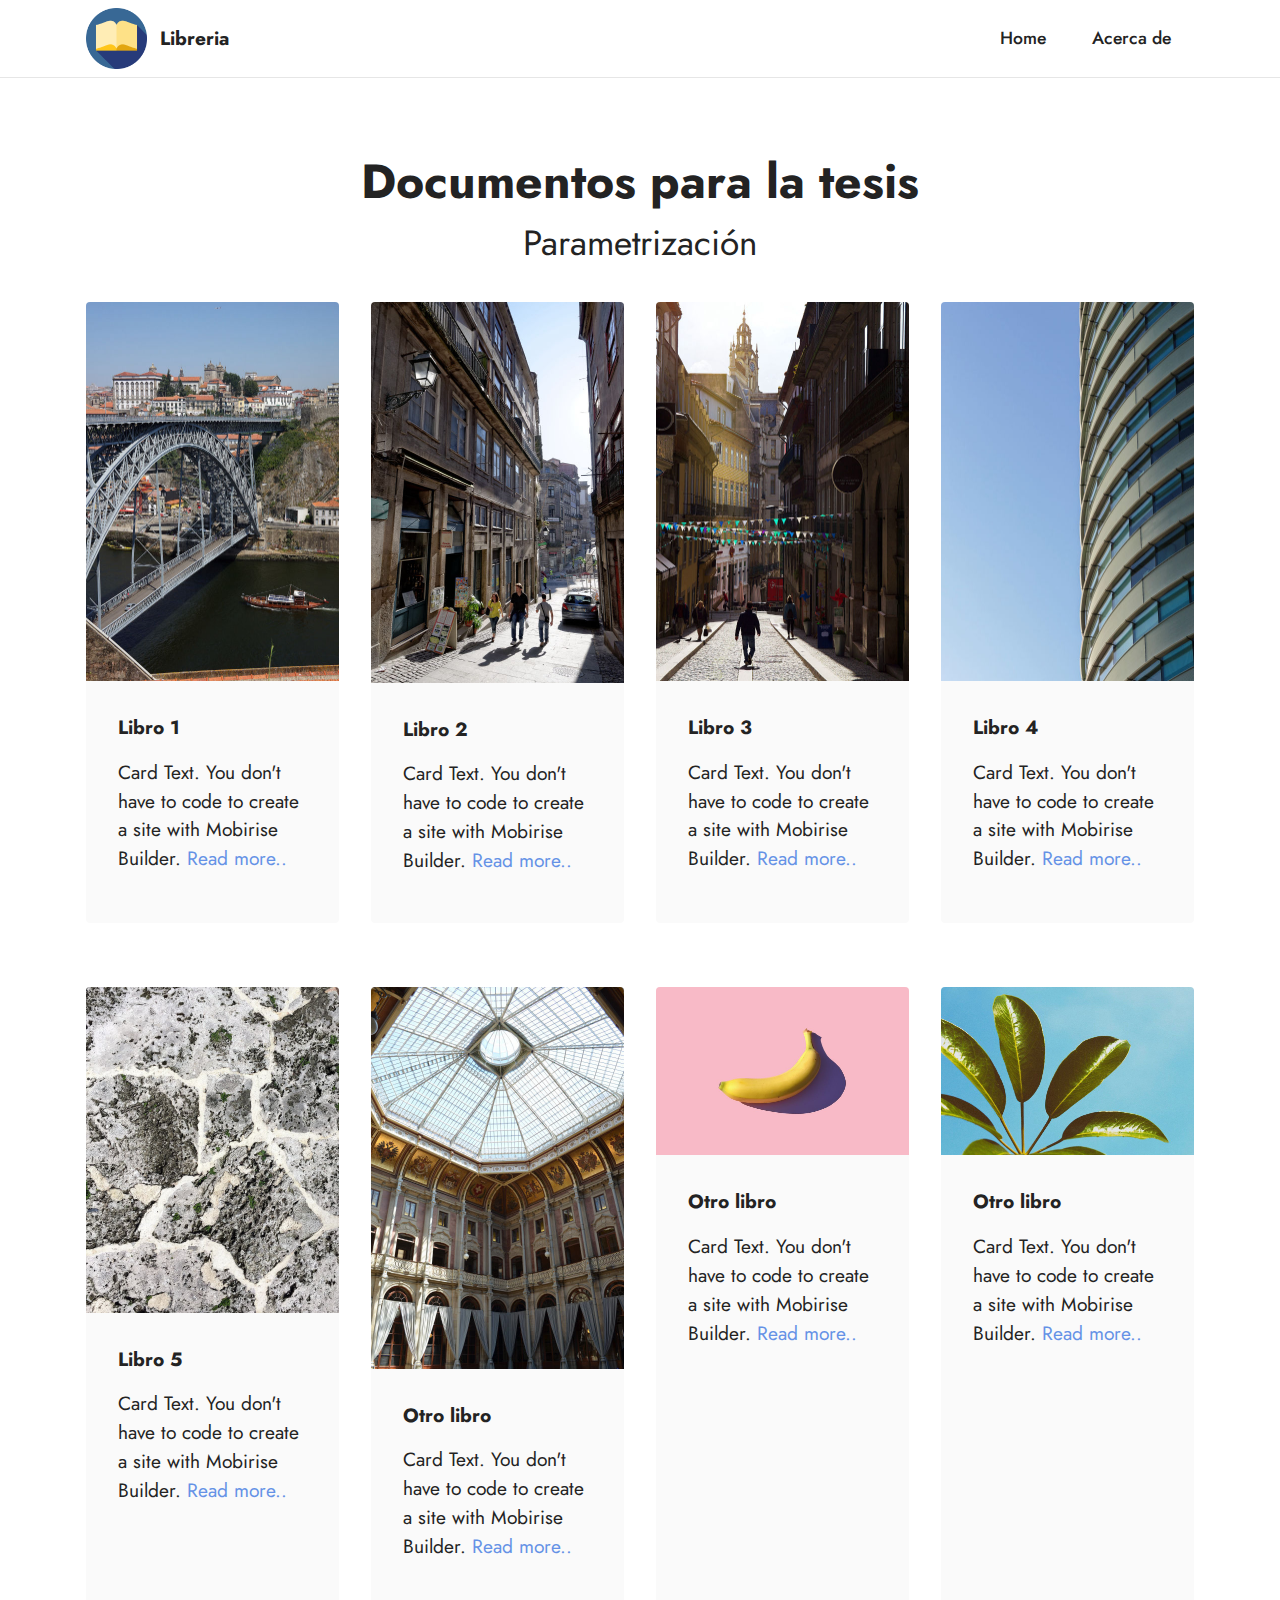
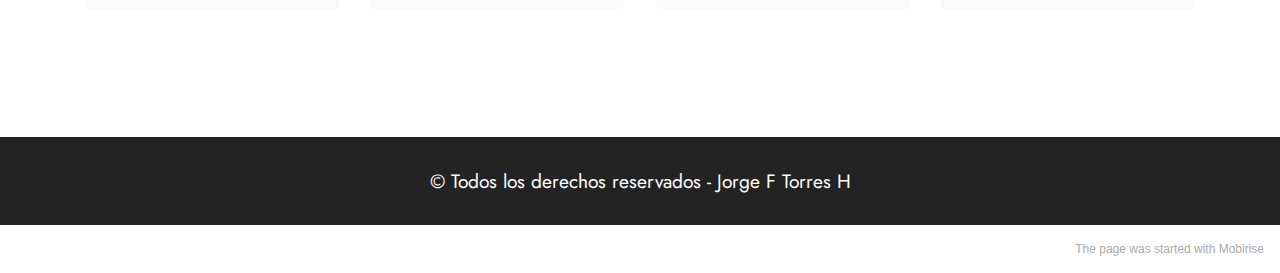
==== tesis.html @ ded6523d "Agrego segunda pagina con espacios para libros" ====
<!DOCTYPE html>
<html  >
<head>
  <!-- Site made with Mobirise Website Builder v5.1.4, https://mobirise.com -->
  <meta charset="UTF-8">
  <meta http-equiv="X-UA-Compatible" content="IE=edge">
  <meta name="generator" content="Mobirise v5.1.4, mobirise.com">
  <meta name="viewport" content="width=device-width, initial-scale=1, minimum-scale=1">
  <link rel="shortcut icon" href="assets/images/book-fav-114x114.png" type="image/x-icon">
  <meta name="description" content="Todos los documentos que tengo para ajustar partes de la tesis.">
  
  
  <title>Tesis | Mi Libreria</title>
  <link rel="stylesheet" href="assets/tether/tether.min.css">
  <link rel="stylesheet" href="assets/bootstrap/css/bootstrap.min.css">
  <link rel="stylesheet" href="assets/bootstrap/css/bootstrap-grid.min.css">
  <link rel="stylesheet" href="assets/bootstrap/css/bootstrap-reboot.min.css">
  <link rel="stylesheet" href="assets/dropdown/css/style.css">
  <link rel="stylesheet" href="assets/socicon/css/styles.css">
  <link rel="stylesheet" href="assets/theme/css/style.css">
  <link rel="preload" as="style" href="assets/mobirise/css/mbr-additional.css"><link rel="stylesheet" href="assets/mobirise/css/mbr-additional.css" type="text/css">
  
  
  
  
</head>
<body>
  
  <section class="menu cid-s48OLK6784" once="menu" id="menu1-t">
    
    <nav class="navbar navbar-dropdown navbar-fixed-top navbar-expand-lg">
        <div class="container">
            <div class="navbar-brand">
                <span class="navbar-logo">
                    <a href="index.html">
                        <img src="assets/images/book-fav-114x114.png" alt="Logo" style="height: 3.8rem;">
                    </a>
                </span>
                <span class="navbar-caption-wrap"><a class="navbar-caption text-black display-7" href="https://mobiri.se">Libreria</a></span>
            </div>
            <button class="navbar-toggler" type="button" data-toggle="collapse" data-target="#navbarSupportedContent" aria-controls="navbarNavAltMarkup" aria-expanded="false" aria-label="Toggle navigation">
                <div class="hamburger">
                    <span></span>
                    <span></span>
                    <span></span>
                    <span></span>
                </div>
            </button>
            <div class="collapse navbar-collapse" id="navbarSupportedContent">
                <ul class="navbar-nav nav-dropdown nav-right" data-app-modern-menu="true"><li class="nav-item"><a class="nav-link link text-black display-4" href="https://mobirise.com">Home</a></li>
                    <li class="nav-item"><a class="nav-link link text-black display-4" href="https://mobirise.com">
                            Acerca de</a></li></ul>
                
                
            </div>
        </div>
    </nav>
    <script type="text/javascript">
        document.addEventListener ("DOMContentLoaded", function(event) {
            function hiddeBanner() {
                var banner = document.getElementById("mobiriseBanner");
                banner.style.display = none;
            }
            
            hiddeBanner();
        });
    </script>
    <style>
        #mobiriseBanner.container-banner {
            display: none !important;
        }
    </style>

</section>

<section class="gallery3 cid-scliGnDuja" id="gallery3-w">
    
    
    <div class="container">
        <div class="mbr-section-head">
            <h4 class="mbr-section-title mbr-fonts-style align-center mb-0 display-2">
                <strong>Documentos para la tesis</strong></h4>
            <h5 class="mbr-section-subtitle mbr-fonts-style align-center mb-0 mt-2 display-5">Parametrización</h5>
        </div>
        <div class="row mt-4">
            <div class="item features-image сol-12 col-md-6 col-lg-3">
                <div class="item-wrapper">
                    <div class="item-img">
                        <img src="assets/images/mbr-506x759.jpg" alt="puentes maravilla">
                    </div>
                    <div class="item-content">
                        <h5 class="item-title mbr-fonts-style display-7">
                            <strong>Libro 1</strong></h5>
                        
                        <p class="mbr-text mbr-fonts-style mt-3 display-7">
                            Card Text. You don't have to code to create a site with Mobirise Builder. <a href="#" class="text-primary">Read more..</a></p>
                    </div>
                    
                </div>
            </div>
            <div class="item features-image сol-12 col-md-6 col-lg-3">
                <div class="item-wrapper">
                    <div class="item-img">
                        <img src="assets/images/mbr-506x762.jpg" alt="portada 2">
                    </div>
                    <div class="item-content">
                        <h5 class="item-title mbr-fonts-style display-7">
                            <strong>Libro 2</strong></h5>
                        
                        <p class="mbr-text mbr-fonts-style mt-3 display-7">
                            Card Text. You don't have to code to create a site with Mobirise Builder. <a href="#" class="text-primary">Read more..</a></p>
                    </div>
                    
                </div>
            </div>
            <div class="item features-image сol-12 col-md-6 col-lg-3">
                <div class="item-wrapper">
                    <div class="item-img">
                        <img src="assets/images/mbr-1-506x759.jpg" alt="portada 3">
                    </div>
                    <div class="item-content">
                        <h5 class="item-title mbr-fonts-style display-7">
                            <strong>Libro 3</strong></h5>
                        
                        <p class="mbr-text mbr-fonts-style mt-3 display-7">
                            Card Text. You don't have to code to create a site with Mobirise Builder. <a href="#" class="text-primary">Read more..</a></p>
                    </div>
                    
                </div>
            </div>
            <div class="item features-image сol-12 col-md-6 col-lg-3">
                <div class="item-wrapper">
                    <div class="item-img">
                        <img src="assets/images/mbr-2-506x759.jpg" alt="portada 4" title="">
                    </div>
                    <div class="item-content">
                        <h5 class="item-title mbr-fonts-style display-7">
                            <strong>Libro 4</strong></h5>
                        
                        <p class="mbr-text mbr-fonts-style mt-3 display-7">
                            Card Text. You don't have to code to create a site with Mobirise Builder. <a href="#" class="text-primary">Read more..</a></p>
                    </div>
                    
                </div>
            </div>
        </div>
    </div>
</section>

<section class="gallery3 cid-sclk8cn8rO" id="gallery3-x">
    
    
    <div class="container">
        
        <div class="row mt-4">
            <div class="item features-image сol-12 col-md-6 col-lg-3">
                <div class="item-wrapper">
                    <div class="item-img">
                        <img src="assets/images/mbr-506x652.jpg" alt="">
                    </div>
                    <div class="item-content">
                        <h5 class="item-title mbr-fonts-style display-7">
                            <strong>Libro 5</strong></h5>
                        
                        <p class="mbr-text mbr-fonts-style mt-3 display-7">
                            Card Text. You don't have to code to create a site with Mobirise Builder. <a href="#" class="text-primary">Read more..</a></p>
                    </div>
                    
                </div>
            </div>
            <div class="item features-image сol-12 col-md-6 col-lg-3">
                <div class="item-wrapper">
                    <div class="item-img">
                        <img src="assets/images/mbr-506x764.jpg" alt="portada 5">
                    </div>
                    <div class="item-content">
                        <h5 class="item-title mbr-fonts-style display-7">
                            <strong>Otro libro</strong></h5>
                        
                        <p class="mbr-text mbr-fonts-style mt-3 display-7">
                            Card Text. You don't have to code to create a site with Mobirise Builder. <a href="#" class="text-primary">Read more..</a></p>
                    </div>
                    
                </div>
            </div>
            <div class="item features-image сol-12 col-md-6 col-lg-3">
                <div class="item-wrapper">
                    <div class="item-img">
                        <img src="assets/images/features3.jpg">
                    </div>
                    <div class="item-content">
                        <h5 class="item-title mbr-fonts-style display-7"><strong>Otro libro</strong></h5>
                        
                        <p class="mbr-text mbr-fonts-style mt-3 display-7">
                            Card Text. You don't have to code to create a site with Mobirise Builder. <a href="#" class="text-primary">Read more..</a></p>
                    </div>
                    
                </div>
            </div>
            <div class="item features-image сol-12 col-md-6 col-lg-3">
                <div class="item-wrapper">
                    <div class="item-img">
                        <img src="assets/images/features4.jpg" alt="" title="">
                    </div>
                    <div class="item-content">
                        <h5 class="item-title mbr-fonts-style display-7"><strong>Otro libro</strong></h5>
                        
                        <p class="mbr-text mbr-fonts-style mt-3 display-7">
                            Card Text. You don't have to code to create a site with Mobirise Builder. <a href="#" class="text-primary">Read more..</a></p>
                    </div>
                    
                </div>
            </div>
        </div>
    </div>
</section>

<section class="footer7 cid-sclgRRK0ft" once="footers" id="footer7-u">

    

    

    <div class="container">
        <div class="media-container-row align-center mbr-white">
            <div class="col-12">
                <p class="mbr-text mb-0 mbr-fonts-style display-7">
                    © Todos los derechos reservados - Jorge F Torres H</p>
            </div>
        </div>
    </div>
</section><section style="background-color: #fff; font-family: -apple-system, BlinkMacSystemFont, 'Segoe UI', 'Roboto', 'Helvetica Neue', Arial, sans-serif; color:#aaa; font-size:12px; padding: 0; align-items: center; display: flex;"><a href="https://mobirise.site/q" style="flex: 1 1; height: 3rem; padding-left: 1rem;"></a><p style="flex: 0 0 auto; margin:0; padding-right:1rem;">The <a href="https://mobirise.site/e" style="color:#aaa;">page</a> was started with Mobirise</p></section><script src="assets/web/assets/jquery/jquery.min.js"></script>  <script src="assets/popper/popper.min.js"></script>  <script src="assets/tether/tether.min.js"></script>  <script src="assets/bootstrap/js/bootstrap.min.js"></script>  <script src="assets/smoothscroll/smooth-scroll.js"></script>  <script src="assets/dropdown/js/nav-dropdown.js"></script>  <script src="assets/dropdown/js/navbar-dropdown.js"></script>  <script src="assets/touchswipe/jquery.touch-swipe.min.js"></script>  <script src="assets/theme/js/script.js"></script>  
  
  
</body>
</html>
---- assets/dropdown/css/style.css ----
.navbar-dropdown {
  left: 0;
  padding: 0;
  position: absolute;
  right: 0;
  top: 0;
  transition: all 0.45s ease;
  z-index: 1030;
  background: #282828; }
  .navbar-dropdown .navbar-logo {
    margin-right: 0.8rem;
    transition: margin 0.3s ease-in-out;
    vertical-align: middle; }
    .navbar-dropdown .navbar-logo img {
      height: 3.125rem;
      transition: all 0.3s ease-in-out; }
    .navbar-dropdown .navbar-logo.mbr-iconfont {
      font-size: 3.125rem;
      line-height: 3.125rem; }
  .navbar-dropdown .navbar-caption {
    font-weight: 700;
    white-space: normal;
    vertical-align: -4px;
    line-height: 3.125rem !important; }
    .navbar-dropdown .navbar-caption, .navbar-dropdown .navbar-caption:hover {
      color: inherit;
      text-decoration: none; }
  .navbar-dropdown .mbr-iconfont + .navbar-caption {
    vertical-align: -1px; }
  .navbar-dropdown.navbar-fixed-top {
    position: fixed; }
  .navbar-dropdown .navbar-brand span {
    vertical-align: -4px; }
  .navbar-dropdown.bg-color.transparent {
    background: none; }
  .navbar-dropdown.navbar-short .navbar-brand {
    padding: 0.625rem 0; }
    .navbar-dropdown.navbar-short .navbar-brand span {
      vertical-align: -1px; }
  .navbar-dropdown.navbar-short .navbar-caption {
    line-height: 2.375rem !important;
    vertical-align: -2px; }
  .navbar-dropdown.navbar-short .navbar-logo {
    margin-right: 0.5rem; }
    .navbar-dropdown.navbar-short .navbar-logo img {
      height: 2.375rem; }
    .navbar-dropdown.navbar-short .navbar-logo.mbr-iconfont {
      font-size: 2.375rem;
      line-height: 2.375rem; }
  .navbar-dropdown.navbar-short .mbr-table-cell {
    height: 3.625rem; }
  .navbar-dropdown .navbar-close {
    left: 0.6875rem;
    position: fixed;
    top: 0.75rem;
    z-index: 1000; }
  .navbar-dropdown .hamburger-icon {
    content: "";
    display: inline-block;
    vertical-align: middle;
    width: 16px;
    -webkit-box-shadow: 0 -6px 0 1px #282828,0 0 0 1px #282828,0 6px 0 1px #282828;
    -moz-box-shadow: 0 -6px 0 1px #282828,0 0 0 1px #282828,0 6px 0 1px #282828;
    box-shadow: 0 -6px 0 1px #282828,0 0 0 1px #282828,0 6px 0 1px #282828; }

.dropdown-menu .dropdown-toggle[data-toggle="dropdown-submenu"]::after {
  border-bottom: 0.35em solid transparent;
  border-left: 0.35em solid;
  border-right: 0;
  border-top: 0.35em solid transparent;
  margin-left: 0.3rem; }

.dropdown-menu .dropdown-item:focus {
  outline: 0; }

.nav-dropdown {
  font-size: 0.75rem;
  font-weight: 500;
  height: auto !important; }
  .nav-dropdown .nav-btn {
    padding-left: 1rem; }
  .nav-dropdown .link {
    margin: .667em 1.667em;
    font-weight: 500;
    padding: 0;
    transition: color .2s ease-in-out; }
    .nav-dropdown .link.dropdown-toggle {
      margin-right: 2.583em; }
      .nav-dropdown .link.dropdown-toggle::after {
        margin-left: .25rem;
        border-top: 0.35em solid;
        border-right: 0.35em solid transparent;
        border-left: 0.35em solid transparent;
        border-bottom: 0; }
      .nav-dropdown .link.dropdown-toggle[aria-expanded="true"] {
        margin: 0;
        padding: 0.667em 3.263em  0.667em 1.667em; }
  .nav-dropdown .link::after,
  .nav-dropdown .dropdown-item::after {
    color: inherit; }
  .nav-dropdown .btn {
    font-size: 0.75rem;
    font-weight: 700;
    letter-spacing: 0;
    margin-bottom: 0;
    padding-left: 1.25rem;
    padding-right: 1.25rem; }
  .nav-dropdown .dropdown-menu {
    border-radius: 0;
    border: 0;
    left: 0;
    margin: 0;
    padding-bottom: 1.25rem;
    padding-top: 1.25rem;
    position: relative; }
  .nav-dropdown .dropdown-submenu {
    margin-left: 0.125rem;
    top: 0; }
  .nav-dropdown .dropdown-item {
    font-weight: 500;
    line-height: 2;
    padding: 0.3846em 4.615em 0.3846em 1.5385em;
    position: relative;
    transition: color .2s ease-in-out, background-color .2s ease-in-out; }
    .nav-dropdown .dropdown-item::after {
      margin-top: -0.3077em;
      position: absolute;
      right: 1.1538em;
      top: 50%; }
    .nav-dropdown .dropdown-item:focus, .nav-dropdown .dropdown-item:hover {
      background: none; }

@media (max-width: 767px) {
  .nav-dropdown.navbar-toggleable-sm {
    bottom: 0;
    display: none;
    left: 0;
    overflow-x: hidden;
    position: fixed;
    top: 0;
    transform: translateX(-100%);
    -ms-transform: translateX(-100%);
    -webkit-transform: translateX(-100%);
    width: 18.75rem;
    z-index: 999; } }
.nav-dropdown.navbar-toggleable-xl {
  bottom: 0;
  display: none;
  left: 0;
  overflow-x: hidden;
  position: fixed;
  top: 0;
  transform: translateX(-100%);
  -ms-transform: translateX(-100%);
  -webkit-transform: translateX(-100%);
  width: 18.75rem;
  z-index: 999; }

.nav-dropdown-sm {
  display: block !important;
  overflow-x: hidden;
  overflow: auto;
  padding-top: 3.875rem; }
  .nav-dropdown-sm::after {
    content: "";
    display: block;
    height: 3rem;
    width: 100%; }
  .nav-dropdown-sm.collapse.in ~ .navbar-close {
    display: block !important; }
  .nav-dropdown-sm.collapsing, .nav-dropdown-sm.collapse.in {
    transform: translateX(0);
    -ms-transform: translateX(0);
    -webkit-transform: translateX(0);
    transition: all 0.25s ease-out;
    -webkit-transition: all 0.25s ease-out;
    background: #282828; }
  .nav-dropdown-sm.collapsing[aria-expanded="false"] {
    transform: translateX(-100%);
    -ms-transform: translateX(-100%);
    -webkit-transform: translateX(-100%); }
  .nav-dropdown-sm .nav-item {
    display: block;
    margin-left: 0 !important;
    padding-left: 0; }
  .nav-dropdown-sm .link,
  .nav-dropdown-sm .dropdown-item {
    border-top: 1px dotted rgba(255, 255, 255, 0.1);
    font-size: 0.8125rem;
    line-height: 1.6;
    margin: 0 !important;
    padding: 0.875rem 2.4rem 0.875rem 1.5625rem !important;
    position: relative;
    white-space: normal; }
    .nav-dropdown-sm .link:focus, .nav-dropdown-sm .link:hover,
    .nav-dropdown-sm .dropdown-item:focus,
    .nav-dropdown-sm .dropdown-item:hover {
      background: rgba(0, 0, 0, 0.2) !important;
      color: #c0a375; }
  .nav-dropdown-sm .nav-btn {
    position: relative;
    padding: 1.5625rem 1.5625rem 0 1.5625rem; }
    .nav-dropdown-sm .nav-btn::before {
      border-top: 1px dotted rgba(255, 255, 255, 0.1);
      content: "";
      left: 0;
      position: absolute;
      top: 0;
      width: 100%; }
    .nav-dropdown-sm .nav-btn + .nav-btn {
      padding-top: 0.625rem; }
      .nav-dropdown-sm .nav-btn + .nav-btn::before {
        display: none; }
  .nav-dropdown-sm .btn {
    padding: 0.625rem 0; }
  .nav-dropdown-sm .dropdown-toggle[data-toggle="dropdown-submenu"]::after {
    margin-left: .25rem;
    border-top: 0.35em solid;
    border-right: 0.35em solid transparent;
    border-left: 0.35em solid transparent;
    border-bottom: 0; }
  .nav-dropdown-sm .dropdown-toggle[data-toggle="dropdown-submenu"][aria-expanded="true"]::after {
    border-top: 0;
    border-right: 0.35em solid transparent;
    border-left: 0.35em solid transparent;
    border-bottom: 0.35em solid; }
  .nav-dropdown-sm .dropdown-menu {
    margin: 0;
    padding: 0;
    position: relative;
    top: 0;
    left: 0;
    width: 100%;
    border: 0;
    float: none;
    border-radius: 0;
    background: none; }
  .nav-dropdown-sm .dropdown-submenu {
    left: 100%;
    margin-left: 0.125rem;
    margin-top: -1.25rem;
    top: 0; }

.navbar-toggleable-sm .nav-dropdown .dropdown-menu {
  position: absolute; }

.navbar-toggleable-sm .nav-dropdown .dropdown-submenu {
  left: 100%;
  margin-left: 0.125rem;
  margin-top: -1.25rem;
  top: 0; }

.navbar-toggleable-sm.opened .nav-dropdown .dropdown-menu {
  position: relative; }

.navbar-toggleable-sm.opened .nav-dropdown .dropdown-submenu {
  left: 0;
  margin-left: 00rem;
  margin-top: 0rem;
  top: 0; }

.is-builder .nav-dropdown.collapsing {
  transition: none !important; }

/*# sourceMappingURL=style.css.map */
---- assets/socicon/css/styles.css ----
@charset "UTF-8";

@font-face {
  font-family: 'Socicon';
  src:  url('../fonts/socicon.eot');
  src:  url('../fonts/socicon.eot?#iefix') format('embedded-opentype'),
    url('../fonts/socicon.woff2') format('woff2'),
    url('../fonts/socicon.ttf') format('truetype'),
    url('../fonts/socicon.woff') format('woff'),
    url('../fonts/socicon.svg#socicon') format('svg');
  font-weight: normal;
  font-style: normal;
}

[data-icon]:before {
  font-family: "socicon" !important;
  content: attr(data-icon);
  font-style: normal !important;
  font-weight: normal !important;
  font-variant: normal !important;
  text-transform: none !important;
  speak: none;
  line-height: 1;
  -webkit-font-smoothing: antialiased;
  -moz-osx-font-smoothing: grayscale;
}

[class^="socicon-"], [class*=" socicon-"] {
  /* use !important to prevent issues with browser extensions that change fonts */
  font-family: 'Socicon' !important;
  speak: none;
  font-style: normal;
  font-weight: normal;
  font-variant: normal;
  text-transform: none;
  line-height: 1;

  /* Better Font Rendering =========== */
  -webkit-font-smoothing: antialiased;
  -moz-osx-font-smoothing: grayscale;
}

.socicon-eitaa:before {
  content: "\e97c";
}
.socicon-soroush:before {
  content: "\e97d";
}
.socicon-bale:before {
  content: "\e97e";
}
.socicon-zazzle:before {
  content: "\e97b";
}
.socicon-society6:before {
  content: "\e97a";
}
.socicon-redbubble:before {
  content: "\e979";
}
.socicon-avvo:before {
  content: "\e978";
}
.socicon-stitcher:before {
  content: "\e977";
}
.socicon-googlehangouts:before {
  content: "\e974";
}
.socicon-dlive:before {
  content: "\e975";
}
.socicon-vsco:before {
  content: "\e976";
}
.socicon-flipboard:before {
  content: "\e973";
}
.socicon-ubuntu:before {
  content: "\e958";
}
.socicon-artstation:before {
  content: "\e959";
}
.socicon-invision:before {
  content: "\e95a";
}
.socicon-torial:before {
  content: "\e95b";
}
.socicon-collectorz:before {
  content: "\e95c";
}
.socicon-seenthis:before {
  content: "\e95d";
}
.socicon-googleplaymusic:before {
  content: "\e95e";
}
.socicon-debian:before {
  content: "\e95f";
}
.socicon-filmfreeway:before {
  content: "\e960";
}
.socicon-gnome:before {
  content: "\e961";
}
.socicon-itchio:before {
  content: "\e962";
}
.socicon-jamendo:before {
  content: "\e963";
}
.socicon-mix:before {
  content: "\e964";
}
.socicon-sharepoint:before {
  content: "\e965";
}
.socicon-tinder:before {
  content: "\e966";
}
.socicon-windguru:before {
  content: "\e967";
}
.socicon-cdbaby:before {
  content: "\e968";
}
.socicon-elementaryos:before {
  content: "\e969";
}
.socicon-stage32:before {
  content: "\e96a";
}
.socicon-tiktok:before {
  content: "\e96b";
}
.socicon-gitter:before {
  content: "\e96c";
}
.socicon-letterboxd:before {
  content: "\e96d";
}
.socicon-threema:before {
  content: "\e96e";
}
.socicon-splice:before {
  content: "\e96f";
}
.socicon-metapop:before {
  content: "\e970";
}
.socicon-naver:before {
  content: "\e971";
}
.socicon-remote:before {
  content: "\e972";
}
.socicon-internet:before {
  content: "\e957";
}
.socicon-moddb:before {
  content: "\e94b";
}
.socicon-indiedb:before {
  content: "\e94c";
}
.socicon-traxsource:before {
  content: "\e94d";
}
.socicon-gamefor:before {
  content: "\e94e";
}
.socicon-pixiv:before {
  content: "\e94f";
}
.socicon-myanimelist:before {
  content: "\e950";
}
.socicon-blackberry:before {
  content: "\e951";
}
.socicon-wickr:before {
  content: "\e952";
}
.socicon-spip:before {
  content: "\e953";
}
.socicon-napster:before {
  content: "\e954";
}
.socicon-beatport:before {
  content: "\e955";
}
.socicon-hackerone:before {
  content: "\e956";
}
.socicon-hackernews:before {
  content: "\e946";
}
.socicon-smashwords:before {
  content: "\e947";
}
.socicon-kobo:before {
  content: "\e948";
}
.socicon-bookbub:before {
  content: "\e949";
}
.socicon-mailru:before {
  content: "\e94a";
}
.socicon-gitlab:before {
  content: "\e945";
}
.socicon-instructables:before {
  content: "\e944";
}
.socicon-portfolio:before {
  content: "\e943";
}
.socicon-codered:before {
  content: "\e940";
}
.socicon-origin:before {
  content: "\e941";
}
.socicon-nextdoor:before {
  content: "\e942";
}
.socicon-udemy:before {
  content: "\e93f";
}
.socicon-livemaster:before {
  content: "\e93e";
}
.socicon-crunchbase:before {
  content: "\e93b";
}
.socicon-homefy:before {
  content: "\e93c";
}
.socicon-calendly:before {
  content: "\e93d";
}
.socicon-realtor:before {
  content: "\e90f";
}
.socicon-tidal:before {
  content: "\e910";
}
.socicon-qobuz:before {
  content: "\e911";
}
.socicon-natgeo:before {
  content: "\e912";
}
.socicon-mastodon:before {
  content: "\e913";
}
.socicon-unsplash:before {
  content: "\e914";
}
.socicon-homeadvisor:before {
  content: "\e915";
}
.socicon-angieslist:before {
  content: "\e916";
}
.socicon-codepen:before {
  content: "\e917";
}
.socicon-slack:before {
  content: "\e918";
}
.socicon-openaigym:before {
  content: "\e919";
}
.socicon-logmein:before {
  content: "\e91a";
}
.socicon-fiverr:before {
  content: "\e91b";
}
.socicon-gotomeeting:before {
  content: "\e91c";
}
.socicon-aliexpress:before {
  content: "\e91d";
}
.socicon-guru:before {
  content: "\e91e";
}
.socicon-appstore:before {
  content: "\e91f";
}
.socicon-homes:before {
  content: "\e920";
}
.socicon-zoom:before {
  content: "\e921";
}
.socicon-alibaba:before {
  content: "\e922";
}
.socicon-craigslist:before {
  content: "\e923";
}
.socicon-wix:before {
  content: "\e924";
}
.socicon-redfin:before {
  content: "\e925";
}
.socicon-googlecalendar:before {
  content: "\e926";
}
.socicon-shopify:before {
  content: "\e927";
}
.socicon-freelancer:before {
  content: "\e928";
}
.socicon-seedrs:before {
  content: "\e929";
}
.socicon-bing:before {
  content: "\e92a";
}
.socicon-doodle:before {
  content: "\e92b";
}
.socicon-bonanza:before {
  content: "\e92c";
}
.socicon-squarespace:before {
  content: "\e92d";
}
.socicon-toptal:before {
  content: "\e92e";
}
.socicon-gust:before {
  content: "\e92f";
}
.socicon-ask:before {
  content: "\e930";
}
.socicon-trulia:before {
  content: "\e931";
}
.socicon-loomly:before {
  content: "\e932";
}
.socicon-ghost:before {
  content: "\e933";
}
.socicon-upwork:before {
  content: "\e934";
}
.socicon-fundable:before {
  content: "\e935";
}
.socicon-booking:before {
  content: "\e936";
}
.socicon-googlemaps:before {
  content: "\e937";
}
.socicon-zillow:before {
  content: "\e938";
}
.socicon-niconico:before {
  content: "\e939";
}
.socicon-toneden:before {
  content: "\e93a";
}
.socicon-augment:before {
  content: "\e908";
}
.socicon-bitbucket:before {
  content: "\e909";
}
.socicon-fyuse:before {
  content: "\e90a";
}
.socicon-yt-gaming:before {
  content: "\e90b";
}
.socicon-sketchfab:before {
  content: "\e90c";
}
.socicon-mobcrush:before {
  content: "\e90d";
}
.socicon-microsoft:before {
  content: "\e90e";
}
.socicon-pandora:before {
  content: "\e907";
}
.socicon-messenger:before {
  content: "\e906";
}
.socicon-gamewisp:before {
  content: "\e905";
}
.socicon-bloglovin:before {
  content: "\e904";
}
.socicon-tunein:before {
  content: "\e903";
}
.socicon-gamejolt:before {
  content: "\e901";
}
.socicon-trello:before {
  content: "\e902";
}
.socicon-spreadshirt:before {
  content: "\e900";
}
.socicon-500px:before {
  content: "\e000";
}
.socicon-8tracks:before {
  content: "\e001";
}
.socicon-airbnb:before {
  content: "\e002";
}
.socicon-alliance:before {
  content: "\e003";
}
.socicon-amazon:before {
  content: "\e004";
}
.socicon-amplement:before {
  content: "\e005";
}
.socicon-android:before {
  content: "\e006";
}
.socicon-angellist:before {
  content: "\e007";
}
.socicon-apple:before {
  content: "\e008";
}
.socicon-appnet:before {
  content: "\e009";
}
.socicon-baidu:before {
  content: "\e00a";
}
.socicon-bandcamp:before {
  content: "\e00b";
}
.socicon-battlenet:before {
  content: "\e00c";
}
.socicon-mixer:before {
  content: "\e00d";
}
.socicon-bebee:before {
  content: "\e00e";
}
.socicon-bebo:before {
  content: "\e00f";
}
.socicon-behance:before {
  content: "\e010";
}
.socicon-blizzard:before {
  content: "\e011";
}
.socicon-blogger:before {
  content: "\e012";
}
.socicon-buffer:before {
  content: "\e013";
}
.socicon-chrome:before {
  content: "\e014";
}
.socicon-coderwall:before {
  content: "\e015";
}
.socicon-curse:before {
  content: "\e016";
}
.socicon-dailymotion:before {
  content: "\e017";
}
.socicon-deezer:before {
  content: "\e018";
}
.socicon-delicious:before {
  content: "\e019";
}
.socicon-deviantart:before {
  content: "\e01a";
}
.socicon-diablo:before {
  content: "\e01b";
}
.socicon-digg:before {
  content: "\e01c";
}
.socicon-discord:before {
  content: "\e01d";
}
.socicon-disqus:before {
  content: "\e01e";
}
.socicon-douban:before {
  content: "\e01f";
}
.socicon-draugiem:before {
  content: "\e020";
}
.socicon-dribbble:before {
  content: "\e021";
}
.socicon-drupal:before {
  content: "\e022";
}
.socicon-ebay:before {
  content: "\e023";
}
.socicon-ello:before {
  content: "\e024";
}
.socicon-endomodo:before {
  content: "\e025";
}
.socicon-envato:before {
  content: "\e026";
}
.socicon-etsy:before {
  content: "\e027";
}
.socicon-facebook:before {
  content: "\e028";
}
.socicon-feedburner:before {
  content: "\e029";
}
.socicon-filmweb:before {
  content: "\e02a";
}
.socicon-firefox:before {
  content: "\e02b";
}
.socicon-flattr:before {
  content: "\e02c";
}
.socicon-flickr:before {
  content: "\e02d";
}
.socicon-formulr:before {
  content: "\e02e";
}
.socicon-forrst:before {
  content: "\e02f";
}
.socicon-foursquare:before {
  content: "\e030";
}
.socicon-friendfeed:before {
  content: "\e031";
}
.socicon-github:before {
  content: "\e032";
}
.socicon-goodreads:before {
  content: "\e033";
}
.socicon-google:before {
  content: "\e034";
}
.socicon-googlescholar:before {
  content: "\e035";
}
.socicon-googlegroups:before {
  content: "\e036";
}
.socicon-googlephotos:before {
  content: "\e037";
}
.socicon-googleplus:before {
  content: "\e038";
}
.socicon-grooveshark:before {
  content: "\e039";
}
.socicon-hackerrank:before {
  content: "\e03a";
}
.socicon-hearthstone:before {
  content: "\e03b";
}
.socicon-hellocoton:before {
  content: "\e03c";
}
.socicon-heroes:before {
  content: "\e03d";
}
.socicon-smashcast:before {
  content: "\e03e";
}
.socicon-horde:before {
  content: "\e03f";
}
.socicon-houzz:before {
  content: "\e040";
}
.socicon-icq:before {
  content: "\e041";
}
.socicon-identica:before {
  content: "\e042";
}
.socicon-imdb:before {
  content: "\e043";
}
.socicon-instagram:before {
  content: "\e044";
}
.socicon-issuu:before {
  content: "\e045";
}
.socicon-istock:before {
  content: "\e046";
}
.socicon-itunes:before {
  content: "\e047";
}
.socicon-keybase:before {
  content: "\e048";
}
.socicon-lanyrd:before {
  content: "\e049";
}
.socicon-lastfm:before {
  content: "\e04a";
}
.socicon-line:before {
  content: "\e04b";
}
.socicon-linkedin:before {
  content: "\e04c";
}
.socicon-livejournal:before {
  content: "\e04d";
}
.socicon-lyft:before {
  content: "\e04e";
}
.socicon-macos:before {
  content: "\e04f";
}
.socicon-mail:before {
  content: "\e050";
}
.socicon-medium:before {
  content: "\e051";
}
.socicon-meetup:before {
  content: "\e052";
}
.socicon-mixcloud:before {
  content: "\e053";
}
.socicon-modelmayhem:before {
  content: "\e054";
}
.socicon-mumble:before {
  content: "\e055";
}
.socicon-myspace:before {
  content: "\e056";
}
.socicon-newsvine:before {
  content: "\e057";
}
.socicon-nintendo:before {
  content: "\e058";
}
.socicon-npm:before {
  content: "\e059";
}
.socicon-odnoklassniki:before {
  content: "\e05a";
}
.socicon-openid:before {
  content: "\e05b";
}
.socicon-opera:before {
  content: "\e05c";
}
.socicon-outlook:before {
  content: "\e05d";
}
.socicon-overwatch:before {
  content: "\e05e";
}
.socicon-patreon:before {
  content: "\e05f";
}
.socicon-paypal:before {
  content: "\e060";
}
.socicon-periscope:before {
  content: "\e061";
}
.socicon-persona:before {
  content: "\e062";
}
.socicon-pinterest:before {
  content: "\e063";
}
.socicon-play:before {
  content: "\e064";
}
.socicon-player:before {
  content: "\e065";
}
.socicon-playstation:before {
  content: "\e066";
}
.socicon-pocket:before {
  content: "\e067";
}
.socicon-qq:before {
  content: "\e068";
}
.socicon-quora:before {
  content: "\e069";
}
.socicon-raidcall:before {
  content: "\e06a";
}
.socicon-ravelry:before {
  content: "\e06b";
}
.socicon-reddit:before {
  content: "\e06c";
}
.socicon-renren:before {
  content: "\e06d";
}
.socicon-researchgate:before {
  content: "\e06e";
}
.socicon-residentadvisor:before {
  content: "\e06f";
}
.socicon-reverbnation:before {
  content: "\e070";
}
.socicon-rss:before {
  content: "\e071";
}
.socicon-sharethis:before {
  content: "\e072";
}
.socicon-skype:before {
  content: "\e073";
}
.socicon-slideshare:before {
  content: "\e074";
}
.socicon-smugmug:before {
  content: "\e075";
}
.socicon-snapchat:before {
  content: "\e076";
}
.socicon-songkick:before {
  content: "\e077";
}
.socicon-soundcloud:before {
  content: "\e078";
}
.socicon-spotify:before {
  content: "\e079";
}
.socicon-stackexchange:before {
  content: "\e07a";
}
.socicon-stackoverflow:before {
  content: "\e07b";
}
.socicon-starcraft:before {
  content: "\e07c";
}
.socicon-stayfriends:before {
  content: "\e07d";
}
.socicon-steam:before {
  content: "\e07e";
}
.socicon-storehouse:before {
  content: "\e07f";
}
.socicon-strava:before {
  content: "\e080";
}
.socicon-streamjar:before {
  content: "\e081";
}
.socicon-stumbleupon:before {
  content: "\e082";
}
.socicon-swarm:before {
  content: "\e083";
}
.socicon-teamspeak:before {
  content: "\e084";
}
.socicon-teamviewer:before {
  content: "\e085";
}
.socicon-technorati:before {
  content: "\e086";
}
.socicon-telegram:before {
  content: "\e087";
}
.socicon-tripadvisor:before {
  content: "\e088";
}
.socicon-tripit:before {
  content: "\e089";
}
.socicon-triplej:before {
  content: "\e08a";
}
.socicon-tumblr:before {
  content: "\e08b";
}
.socicon-twitch:before {
  content: "\e08c";
}
.socicon-twitter:before {
  content: "\e08d";
}
.socicon-uber:before {
  content: "\e08e";
}
.socicon-ventrilo:before {
  content: "\e08f";
}
.socicon-viadeo:before {
  content: "\e090";
}
.socicon-viber:before {
  content: "\e091";
}
.socicon-viewbug:before {
  content: "\e092";
}
.socicon-vimeo:before {
  content: "\e093";
}
.socicon-vine:before {
  content: "\e094";
}
.socicon-vkontakte:before {
  content: "\e095";
}
.socicon-warcraft:before {
  content: "\e096";
}
.socicon-wechat:before {
  content: "\e097";
}
.socicon-weibo:before {
  content: "\e098";
}
.socicon-whatsapp:before {
  content: "\e099";
}
.socicon-wikipedia:before {
  content: "\e09a";
}
.socicon-windows:before {
  content: "\e09b";
}
.socicon-wordpress:before {
  content: "\e09c";
}
.socicon-wykop:before {
  content: "\e09d";
}
.socicon-xbox:before {
  content: "\e09e";
}
.socicon-xing:before {
  content: "\e09f";
}
.socicon-yahoo:before {
  content: "\e0a0";
}
.socicon-yammer:before {
  content: "\e0a1";
}
.socicon-yandex:before {
  content: "\e0a2";
}
.socicon-yelp:before {
  content: "\e0a3";
}
.socicon-younow:before {
  content: "\e0a4";
}
.socicon-youtube:before {
  content: "\e0a5";
}
.socicon-zapier:before {
  content: "\e0a6";
}
.socicon-zerply:before {
  content: "\e0a7";
}
.socicon-zomato:before {
  content: "\e0a8";
}
.socicon-zynga:before {
  content: "\e0a9";
}
---- assets/theme/css/style.css ----
section {
  background-color: #ffffff;
}

body {
  font-style: normal;
  line-height: 1.5;
  font-weight: 400;
  color: #232323;
  position: relative;
}

section,
.container,
.container-fluid {
  position: relative;
  word-wrap: break-word;
}

a.mbr-iconfont:hover {
  text-decoration: none;
}

.article .lead p,
.article .lead ul,
.article .lead ol,
.article .lead pre,
.article .lead blockquote {
  margin-bottom: 0;
}

a {
  font-style: normal;
  font-weight: 400;
  cursor: pointer;
}

a, a:hover {
  text-decoration: none;
}

.mbr-section-title {
  font-style: normal;
  line-height: 1.3;
}

.mbr-section-subtitle {
  line-height: 1.3;
}

.mbr-text {
  font-style: normal;
  line-height: 1.7;
}

h1,
h2,
h3,
h4,
h5,
h6,
.display-1,
.display-2,
.display-4,
.display-5,
.display-7,
span,
p,
a {
  line-height: 1;
  word-break: break-word;
  word-wrap: break-word;
  font-weight: 400;
}

b,
strong {
  font-weight: bold;
}

input:-webkit-autofill, input:-webkit-autofill:hover, input:-webkit-autofill:focus, input:-webkit-autofill:active {
  transition-delay: 9999s;
  transition-property: background-color, color;
}

textarea[type="hidden"] {
  display: none;
}

section {
  background-position: 50% 50%;
  background-repeat: no-repeat;
  background-size: cover;
}

section .mbr-background-video,
section .mbr-background-video-preview {
  position: absolute;
  bottom: 0;
  left: 0;
  right: 0;
  top: 0;
}

.hidden {
  visibility: hidden;
}

.mbr-z-index20 {
  z-index: 20;
}

/*! Base colors */
.mbr-white {
  color: #ffffff;
}

.mbr-black {
  color: #111111;
}

.mbr-bg-white {
  background-color: #ffffff;
}

.mbr-bg-black {
  background-color: #000000;
}

/*! Text-aligns */
.align-left {
  text-align: left;
}

.align-center {
  text-align: center;
}

.align-right {
  text-align: right;
}

/*! Font-weight  */
.mbr-light {
  font-weight: 300;
}

.mbr-regular {
  font-weight: 400;
}

.mbr-semibold {
  font-weight: 500;
}

.mbr-bold {
  font-weight: 700;
}

/*! Media  */
.media-content {
  flex-basis: 100%;
}

.media-container-row {
  display: flex;
  flex-direction: row;
  flex-wrap: wrap;
  justify-content: center;
  align-content: center;
  align-items: start;
}

.media-container-row .media-size-item {
  width: 400px;
}

.media-container-column {
  display: flex;
  flex-direction: column;
  flex-wrap: wrap;
  justify-content: center;
  align-content: center;
  align-items: stretch;
}

.media-container-column > * {
  width: 100%;
}

@media (min-width: 992px) {
  .media-container-row {
    flex-wrap: nowrap;
  }
}

figure {
  margin-bottom: 0;
  overflow: hidden;
}

figure[mbr-media-size] {
  transition: width 0.1s;
}

img,
iframe {
  display: block;
  width: 100%;
}

.card {
  background-color: transparent;
  border: none;
}

.card-box {
  width: 100%;
}

.card-img {
  text-align: center;
  flex-shrink: 0;
  -webkit-flex-shrink: 0;
}

.media {
  max-width: 100%;
  margin: 0 auto;
}

.mbr-figure {
  align-self: center;
}

.media-container > div {
  max-width: 100%;
}

.mbr-figure img,
.card-img img {
  width: 100%;
}

@media (max-width: 991px) {
  .media-size-item {
    width: auto !important;
  }
  .media {
    width: auto;
  }
  .mbr-figure {
    width: 100% !important;
  }
}

/*! Buttons */
.mbr-section-btn {
  margin-left: -0.6rem;
  margin-right: -0.6rem;
  font-size: 0;
}

.btn {
  font-weight: 600;
  border-width: 1px;
  font-style: normal;
  margin: 0.6rem 0.6rem;
  white-space: normal;
  transition: all 0.2s ease-in-out;
  display: inline-flex;
  align-items: center;
  justify-content: center;
  word-break: break-word;
}

.btn-sm {
  font-weight: 600;
  letter-spacing: 0px;
  transition: all 0.3s ease-in-out;
}

.btn-md {
  font-weight: 600;
  letter-spacing: 0px;
  transition: all 0.3s ease-in-out;
}

.btn-lg {
  font-weight: 600;
  letter-spacing: 0px;
  transition: all 0.3s ease-in-out;
}

.btn-form {
  margin: 0;
}

.btn-form:hover {
  cursor: pointer;
}

nav .mbr-section-btn {
  margin-left: 0rem;
  margin-right: 0rem;
}

/*! Btn icon margin */
.btn .mbr-iconfont,
.btn.btn-sm .mbr-iconfont {
  order: 1;
  cursor: pointer;
  margin-left: 0.5rem;
  vertical-align: sub;
}

.btn.btn-md .mbr-iconfont,
.btn.btn-md .mbr-iconfont {
  margin-left: 0.8rem;
}

.mbr-regular {
  font-weight: 400;
}

.mbr-semibold {
  font-weight: 500;
}

.mbr-bold {
  font-weight: 700;
}

[type="submit"] {
  -webkit-appearance: none;
}

/*! Full-screen */
.mbr-fullscreen .mbr-overlay {
  min-height: 100vh;
}

.mbr-fullscreen {
  display: flex;
  display: -moz-flex;
  display: -ms-flex;
  display: -o-flex;
  align-items: center;
  min-height: 100vh;
  padding-top: 3rem;
  padding-bottom: 3rem;
}

/*! Map */
.map {
  height: 25rem;
  position: relative;
}

.map iframe {
  width: 100%;
  height: 100%;
}

/*! Scroll to top arrow */
.mbr-arrow-up {
  bottom: 25px;
  right: 90px;
  position: fixed;
  text-align: right;
  z-index: 5000;
  color: #ffffff;
  font-size: 32px;
}

.mbr-arrow-up a {
  background: rgba(0, 0, 0, 0.2);
  border-radius: 50%;
  color: #fff;
  display: inline-block;
  height: 60px;
  width: 60px;
  outline-style: none !important;
  position: relative;
  text-decoration: none;
  transition: all 0.3s ease-in-out;
  cursor: pointer;
  text-align: center;
}

.mbr-arrow-up a:hover {
  background-color: rgba(0, 0, 0, 0.4);
}

.mbr-arrow-up a i {
  line-height: 60px;
}

.mbr-arrow-up-icon {
  display: block;
  color: #fff;
}

.mbr-arrow-up-icon::before {
  content: "\203a";
  display: inline-block;
  font-family: serif;
  font-size: 32px;
  line-height: 1;
  font-style: normal;
  position: relative;
  top: 6px;
  left: -4px;
  -webkit-transform: rotate(-90deg);
          transform: rotate(-90deg);
}

/*! Arrow Down */
.mbr-arrow {
  position: absolute;
  bottom: 45px;
  left: 50%;
  width: 60px;
  height: 60px;
  cursor: pointer;
  background-color: rgba(80, 80, 80, 0.5);
  border-radius: 50%;
  -webkit-transform: translateX(-50%);
          transform: translateX(-50%);
}

@media (max-width: 767px) {
  .mbr-arrow {
    display: none;
  }
}

.mbr-arrow > a {
  display: inline-block;
  text-decoration: none;
  outline-style: none;
  -webkit-animation: arrowdown 1.7s ease-in-out infinite;
          animation: arrowdown 1.7s ease-in-out infinite;
  color: #ffffff;
}

.mbr-arrow > a > i {
  position: absolute;
  top: -2px;
  left: 15px;
  font-size: 2rem;
}

#scrollToTop a i::before {
  content: "";
  position: absolute;
  display: block;
  border-bottom: 3px solid #fff;
  border-left: 3px solid #fff;
  width: 40%;
  height: 40%;
  left: 50%;
  top: 50%;
  -webkit-transform: rotate(135deg);
  transform: translateY(-30%) translateX(-50%) rotate(135deg);
}

@keyframes arrowdown {
  0% {
    -webkit-transform: translateY(0px);
            transform: translateY(0px);
  }
  50% {
    -webkit-transform: translateY(-5px);
            transform: translateY(-5px);
  }
  100% {
    -webkit-transform: translateY(0px);
            transform: translateY(0px);
  }
}

@-webkit-keyframes arrowdown {
  0% {
    -webkit-transform: translateY(0px);
            transform: translateY(0px);
  }
  50% {
    -webkit-transform: translateY(-5px);
            transform: translateY(-5px);
  }
  100% {
    -webkit-transform: translateY(0px);
            transform: translateY(0px);
  }
}

@media (max-width: 500px) {
  .mbr-arrow-up {
    left: 50%;
    right: auto;
  }
}

/*Gradients animation*/
@keyframes gradient-animation {
  from {
    background-position: 0% 100%;
    -webkit-animation-timing-function: ease-in-out;
            animation-timing-function: ease-in-out;
  }
  to {
    background-position: 100% 0%;
    -webkit-animation-timing-function: ease-in-out;
            animation-timing-function: ease-in-out;
  }
}

@-webkit-keyframes gradient-animation {
  from {
    background-position: 0% 100%;
    -webkit-animation-timing-function: ease-in-out;
            animation-timing-function: ease-in-out;
  }
  to {
    background-position: 100% 0%;
    -webkit-animation-timing-function: ease-in-out;
            animation-timing-function: ease-in-out;
  }
}

.bg-gradient {
  background-size: 200% 200%;
  animation: gradient-animation 5s infinite alternate;
  -webkit-animation: gradient-animation 5s infinite alternate;
}

.menu .navbar-brand {
  display: -webkit-flex;
}

.menu .navbar-brand span {
  display: flex;
  display: -webkit-flex;
}

.menu .navbar-brand .navbar-caption-wrap {
  display: -webkit-flex;
}

.menu .navbar-brand .navbar-logo img {
  display: -webkit-flex;
}

@media (min-width: 768px) and (max-width: 991px) {
  .menu .navbar-toggleable-sm .navbar-nav {
    display: -ms-flexbox;
  }
}

@media (max-width: 991px) {
  .menu .navbar-collapse {
    max-height: 93.5vh;
  }
  .menu .navbar-collapse.show {
    overflow: auto;
  }
}

@media (min-width: 992px) {
  .menu .navbar-nav.nav-dropdown {
    display: -webkit-flex;
  }
  .menu .navbar-toggleable-sm .navbar-collapse {
    display: -webkit-flex !important;
  }
  .menu .collapsed .navbar-collapse {
    max-height: 93.5vh;
  }
  .menu .collapsed .navbar-collapse.show {
    overflow: auto;
  }
}

@media (max-width: 767px) {
  .menu .navbar-collapse {
    max-height: 80vh;
  }
}

.nav-link .mbr-iconfont {
  margin-right: .5rem;
}

.navbar {
  display: -webkit-flex;
  -webkit-flex-wrap: wrap;
  -webkit-align-items: center;
  -webkit-justify-content: space-between;
}

.navbar-collapse {
  -webkit-flex-basis: 100%;
  -webkit-flex-grow: 1;
  -webkit-align-items: center;
}

.nav-dropdown .link {
  padding: 0.667em 1.667em !important;
  margin: 0 !important;
}

.nav {
  display: -webkit-flex;
  -webkit-flex-wrap: wrap;
}

.row {
  display: -webkit-flex;
  -webkit-flex-wrap: wrap;
}

.justify-content-center {
  -webkit-justify-content: center;
}

.form-inline {
  display: -webkit-flex;
}

.card-wrapper {
  -webkit-flex: 1;
}

.carousel-control {
  z-index: 10;
  display: -webkit-flex;
}

.carousel-controls {
  display: -webkit-flex;
}

.media {
  display: -webkit-flex;
}

.form-group:focus {
  outline: none;
}

.jq-selectbox__select {
  padding: 7px 0;
  position: relative;
}

.jq-selectbox__dropdown {
  overflow: hidden;
  border-radius: 10px;
  position: absolute;
  top: 100%;
  left: 0 !important;
  width: 100% !important;
}

.jq-selectbox__trigger-arrow {
  right: 0;
  -webkit-transform: translateY(-50%);
          transform: translateY(-50%);
}

.jq-selectbox li {
  padding: 1.07em 0.5em;
}

input[type="range"] {
  padding-left: 0 !important;
  padding-right: 0 !important;
}

.modal-dialog,
.modal-content {
  height: 100%;
}

.modal-dialog .carousel-inner {
  height: calc(100vh - 1.75rem);
}

@media (max-width: 575px) {
  .modal-dialog .carousel-inner {
    height: calc(100vh - 1rem);
  }
}

.carousel-item {
  text-align: center;
}

.carousel-item img {
  margin: auto;
}

.navbar-toggler {
  align-self: flex-start;
  padding: 0.25rem 0.75rem;
  font-size: 1.25rem;
  line-height: 1;
  background: transparent;
  border: 1px solid transparent;
  border-radius: 0.25rem;
}

.navbar-toggler:focus,
.navbar-toggler:hover {
  text-decoration: none;
}

.navbar-toggler-icon {
  display: inline-block;
  width: 1.5em;
  height: 1.5em;
  vertical-align: middle;
  content: "";
  background: no-repeat center center;
  background-size: 100% 100%;
}

.navbar-toggler-left {
  position: absolute;
  left: 1rem;
}

.navbar-toggler-right {
  position: absolute;
  right: 1rem;
}

.card-img {
  width: auto;
}

.menu .navbar.collapsed:not(.beta-menu) {
  flex-direction: column;
}

.carousel-item.active,
.carousel-item-next,
.carousel-item-prev {
  display: flex;
}

.note-air-layout .dropup .dropdown-menu,
.note-air-layout .navbar-fixed-bottom .dropdown .dropdown-menu {
  bottom: initial !important;
}

html,
body {
  height: auto;
  min-height: 100vh;
}

.dropup .dropdown-toggle::after {
  display: none;
}

.form-asterisk {
  font-family: initial;
  position: absolute;
  top: -2px;
  font-weight: normal;
}

.form-control-label {
  position: relative;
  cursor: pointer;
  margin-bottom: 0.357em;
  padding: 0;
}

.alert {
  color: #ffffff;
  border-radius: 0;
  border: 0;
  font-size: 1.1rem;
  line-height: 1.5;
  margin-bottom: 1.875rem;
  padding: 1.25rem;
  position: relative;
  text-align: center;
}

.alert.alert-form::after {
  background-color: inherit;
  bottom: -7px;
  content: "";
  display: block;
  height: 14px;
  left: 50%;
  margin-left: -7px;
  position: absolute;
  -webkit-transform: rotate(45deg);
          transform: rotate(45deg);
  width: 14px;
}

.form-control {
  background-color: #ffffff;
  background-clip: border-box;
  color: #232323;
  line-height: 1rem !important;
  height: auto;
  padding: 0.6rem 1.2rem;
  transition: border-color 0.25s ease 0s;
  border: 1px solid transparent !important;
  border-radius: 4px;
  box-shadow: rgba(0, 0, 0, 0.07) 0px 1px 1px 0px, rgba(0, 0, 0, 0.07) 0px 1px 3px 0px, rgba(0, 0, 0, 0.03) 0px 0px 0px 1px;
}

.form-active .form-control:invalid {
  border-color: red;
}

form .row {
  margin-left: -0.6rem;
  margin-right: -0.6rem;
}

form .row [class*="col"] {
  padding-left: 0.6rem;
  padding-right: 0.6rem;
}

form .mbr-section-btn {
  margin: 0;
  padding-left: 0.6rem;
  padding-right: 0.6rem;
}

form .btn {
  display: flex;
  padding: 0.6rem 1.2rem;
  margin: 0;
}

form .form-check-input {
  margin-top: .5;
}

textarea.form-control {
  line-height: 1.5rem !important;
}

.form-group {
  margin-bottom: 1.2rem;
}

.form-control,
form .btn {
  min-height: 48px;
}

.form-control:focus {
  box-shadow: none;
}

:focus {
  outline: none;
}

.mbr-overlay {
  background-color: #000;
  bottom: 0;
  left: 0;
  opacity: 0.5;
  position: absolute;
  right: 0;
  top: 0;
  z-index: 0;
  pointer-events: none;
}

blockquote {
  font-style: italic;
  padding: 3rem;
  font-size: 1.09rem;
  position: relative;
  border-left: 3px solid;
}

ul,
ol,
pre,
blockquote {
  margin-bottom: 2.3125rem;
}

.mt-4 {
  margin-top: 2rem !important;
}

.mb-4 {
  margin-bottom: 2rem !important;
}

@media (min-width: 992px) {
  .container {
    padding-left: 16px;
    padding-right: 16px;
  }
  .row {
    margin-left: -16px;
    margin-right: -16px;
  }
  .row > [class*="col"] {
    padding-left: 16px;
    padding-right: 16px;
  }
}

@media (min-width: 768px) {
  .container-fluid {
    padding-left: 32px;
    padding-right: 32px;
  }
}

@media (min-width: 768px) and (max-width: 991px) {
  .mbr-container {
    padding-left: 32px;
    padding-right: 32px;
  }
}

@media (max-width: 767px) {
  .mbr-container {
    padding-left: 16px;
    padding-right: 16px;
  }
}

.card-wrapper,
.item-wrapper {
  overflow: hidden;
}

.app-video-wrapper > img {
  opacity: 1;
}
.engine {
	position: absolute;
	text-indent: -2400px;
	text-align: center;
	padding: 0;
	top: 0;
	left: -2400px;
}
---- assets/mobirise/css/mbr-additional.css ----
@import url(https://fonts.googleapis.com/css?family=Jost:100,200,300,400,500,600,700,800,900,100i,200i,300i,400i,500i,600i,700i,800i,900i&display=swap);





body {
  font-family: IBM Plex Sans;
}
.display-1 {
  font-family: 'Jost', sans-serif;
  font-size: 4.6rem;
  line-height: 1.1;
}
.display-1 > .mbr-iconfont {
  font-size: 5.75rem;
}
.display-2 {
  font-family: 'Jost', sans-serif;
  font-size: 3rem;
  line-height: 1.1;
}
.display-2 > .mbr-iconfont {
  font-size: 3.75rem;
}
.display-4 {
  font-family: 'Jost', sans-serif;
  font-size: 1.1rem;
  line-height: 1.5;
}
.display-4 > .mbr-iconfont {
  font-size: 1.375rem;
}
.display-5 {
  font-family: 'Jost', sans-serif;
  font-size: 2.2rem;
  line-height: 1.5;
}
.display-5 > .mbr-iconfont {
  font-size: 2.75rem;
}
.display-7 {
  font-family: 'Jost', sans-serif;
  font-size: 1.2rem;
  line-height: 1.5;
}
.display-7 > .mbr-iconfont {
  font-size: 1.5rem;
}
/* ---- Fluid typography for mobile devices ---- */
/* 1.4 - font scale ratio ( bootstrap == 1.42857 ) */
/* 100vw - current viewport width */
/* (48 - 20)  48 == 48rem == 768px, 20 == 20rem == 320px(minimal supported viewport) */
/* 0.65 - min scale variable, may vary */
@media (max-width: 992px) {
  .display-1 {
    font-size: 3.68rem;
  }
}
@media (max-width: 768px) {
  .display-1 {
    font-size: 3.22rem;
    font-size: calc( 2.26rem + (4.6 - 2.26) * ((100vw - 20rem) / (48 - 20)));
    line-height: calc( 1.1 * (2.26rem + (4.6 - 2.26) * ((100vw - 20rem) / (48 - 20))));
  }
  .display-2 {
    font-size: 2.4rem;
    font-size: calc( 1.7rem + (3 - 1.7) * ((100vw - 20rem) / (48 - 20)));
    line-height: calc( 1.3 * (1.7rem + (3 - 1.7) * ((100vw - 20rem) / (48 - 20))));
  }
  .display-4 {
    font-size: 0.88rem;
    font-size: calc( 1.0350000000000001rem + (1.1 - 1.0350000000000001) * ((100vw - 20rem) / (48 - 20)));
    line-height: calc( 1.4 * (1.0350000000000001rem + (1.1 - 1.0350000000000001) * ((100vw - 20rem) / (48 - 20))));
  }
  .display-5 {
    font-size: 1.76rem;
    font-size: calc( 1.42rem + (2.2 - 1.42) * ((100vw - 20rem) / (48 - 20)));
    line-height: calc( 1.4 * (1.42rem + (2.2 - 1.42) * ((100vw - 20rem) / (48 - 20))));
  }
  .display-7 {
    font-size: 0.96rem;
    font-size: calc( 1.07rem + (1.2 - 1.07) * ((100vw - 20rem) / (48 - 20)));
    line-height: calc( 1.4 * (1.07rem + (1.2 - 1.07) * ((100vw - 20rem) / (48 - 20))));
  }
}
/* Buttons */
.btn {
  padding: 0.6rem 1.2rem;
  border-radius: 4px;
}
.btn-sm {
  padding: 0.6rem 1.2rem;
  border-radius: 4px;
}
.btn-md {
  padding: 0.6rem 1.2rem;
  border-radius: 4px;
}
.btn-lg {
  padding: 1rem 2.6rem;
  border-radius: 4px;
}
.bg-primary {
  background-color: #6592e6 !important;
}
.bg-success {
  background-color: #40b0bf !important;
}
.bg-info {
  background-color: #47b5ed !important;
}
.bg-warning {
  background-color: #ffe161 !important;
}
.bg-danger {
  background-color: #ff9966 !important;
}
.btn-primary,
.btn-primary:active {
  background-color: #6592e6 !important;
  border-color: #6592e6 !important;
  color: #ffffff !important;
  box-shadow: 0 2px 2px 0 rgba(0, 0, 0, 0.2);
}
.btn-primary:hover,
.btn-primary:focus,
.btn-primary.focus,
.btn-primary.active {
  color: #ffffff !important;
  background-color: #2260d2 !important;
  border-color: #2260d2 !important;
  box-shadow: 0 2px 5px 0 rgba(0, 0, 0, 0.2);
}
.btn-primary.disabled,
.btn-primary:disabled {
  color: #ffffff !important;
  background-color: #2260d2 !important;
  border-color: #2260d2 !important;
}
.btn-secondary,
.btn-secondary:active {
  background-color: #ff6666 !important;
  border-color: #ff6666 !important;
  color: #ffffff !important;
  box-shadow: 0 2px 2px 0 rgba(0, 0, 0, 0.2);
}
.btn-secondary:hover,
.btn-secondary:focus,
.btn-secondary.focus,
.btn-secondary.active {
  color: #ffffff !important;
  background-color: #ff0f0f !important;
  border-color: #ff0f0f !important;
  box-shadow: 0 2px 5px 0 rgba(0, 0, 0, 0.2);
}
.btn-secondary.disabled,
.btn-secondary:disabled {
  color: #ffffff !important;
  background-color: #ff0f0f !important;
  border-color: #ff0f0f !important;
}
.btn-info,
.btn-info:active {
  background-color: #47b5ed !important;
  border-color: #47b5ed !important;
  color: #ffffff !important;
  box-shadow: 0 2px 2px 0 rgba(0, 0, 0, 0.2);
}
.btn-info:hover,
.btn-info:focus,
.btn-info.focus,
.btn-info.active {
  color: #ffffff !important;
  background-color: #148cca !important;
  border-color: #148cca !important;
  box-shadow: 0 2px 5px 0 rgba(0, 0, 0, 0.2);
}
.btn-info.disabled,
.btn-info:disabled {
  color: #ffffff !important;
  background-color: #148cca !important;
  border-color: #148cca !important;
}
.btn-success,
.btn-success:active {
  background-color: #40b0bf !important;
  border-color: #40b0bf !important;
  color: #ffffff !important;
  box-shadow: 0 2px 2px 0 rgba(0, 0, 0, 0.2);
}
.btn-success:hover,
.btn-success:focus,
.btn-success.focus,
.btn-success.active {
  color: #ffffff !important;
  background-color: #2a747e !important;
  border-color: #2a747e !important;
  box-shadow: 0 2px 5px 0 rgba(0, 0, 0, 0.2);
}
.btn-success.disabled,
.btn-success:disabled {
  color: #ffffff !important;
  background-color: #2a747e !important;
  border-color: #2a747e !important;
}
.btn-warning,
.btn-warning:active {
  background-color: #ffe161 !important;
  border-color: #ffe161 !important;
  color: #614f00 !important;
  box-shadow: 0 2px 2px 0 rgba(0, 0, 0, 0.2);
}
.btn-warning:hover,
.btn-warning:focus,
.btn-warning.focus,
.btn-warning.active {
  color: #0a0800 !important;
  background-color: #ffd10a !important;
  border-color: #ffd10a !important;
  box-shadow: 0 2px 5px 0 rgba(0, 0, 0, 0.2);
}
.btn-warning.disabled,
.btn-warning:disabled {
  color: #614f00 !important;
  background-color: #ffd10a !important;
  border-color: #ffd10a !important;
}
.btn-danger,
.btn-danger:active {
  background-color: #ff9966 !important;
  border-color: #ff9966 !important;
  color: #ffffff !important;
  box-shadow: 0 2px 2px 0 rgba(0, 0, 0, 0.2);
}
.btn-danger:hover,
.btn-danger:focus,
.btn-danger.focus,
.btn-danger.active {
  color: #ffffff !important;
  background-color: #ff5f0f !important;
  border-color: #ff5f0f !important;
  box-shadow: 0 2px 5px 0 rgba(0, 0, 0, 0.2);
}
.btn-danger.disabled,
.btn-danger:disabled {
  color: #ffffff !important;
  background-color: #ff5f0f !important;
  border-color: #ff5f0f !important;
}
.btn-white,
.btn-white:active {
  background-color: #fafafa !important;
  border-color: #fafafa !important;
  color: #7a7a7a !important;
  box-shadow: 0 2px 2px 0 rgba(0, 0, 0, 0.2);
}
.btn-white:hover,
.btn-white:focus,
.btn-white.focus,
.btn-white.active {
  color: #4f4f4f !important;
  background-color: #cfcfcf !important;
  border-color: #cfcfcf !important;
  box-shadow: 0 2px 5px 0 rgba(0, 0, 0, 0.2);
}
.btn-white.disabled,
.btn-white:disabled {
  color: #7a7a7a !important;
  background-color: #cfcfcf !important;
  border-color: #cfcfcf !important;
}
.btn-black,
.btn-black:active {
  background-color: #232323 !important;
  border-color: #232323 !important;
  color: #ffffff !important;
  box-shadow: 0 2px 2px 0 rgba(0, 0, 0, 0.2);
}
.btn-black:hover,
.btn-black:focus,
.btn-black.focus,
.btn-black.active {
  color: #ffffff !important;
  background-color: #000000 !important;
  border-color: #000000 !important;
  box-shadow: 0 2px 5px 0 rgba(0, 0, 0, 0.2);
}
.btn-black.disabled,
.btn-black:disabled {
  color: #ffffff !important;
  background-color: #000000 !important;
  border-color: #000000 !important;
}
.btn-primary-outline,
.btn-primary-outline:active {
  background-color: transparent !important;
  border-color: transparent;
  color: #6592e6;
}
.btn-primary-outline:hover,
.btn-primary-outline:focus,
.btn-primary-outline.focus,
.btn-primary-outline.active {
  color: #2260d2 !important;
  background-color: transparent!important;
  border-color: transparent!important;
  box-shadow: none!important;
}
.btn-primary-outline.disabled,
.btn-primary-outline:disabled {
  color: #ffffff !important;
  background-color: #6592e6 !important;
  border-color: #6592e6 !important;
}
.btn-secondary-outline,
.btn-secondary-outline:active {
  background-color: transparent !important;
  border-color: transparent;
  color: #ff6666;
}
.btn-secondary-outline:hover,
.btn-secondary-outline:focus,
.btn-secondary-outline.focus,
.btn-secondary-outline.active {
  color: #ff0f0f !important;
  background-color: transparent!important;
  border-color: transparent!important;
  box-shadow: none!important;
}
.btn-secondary-outline.disabled,
.btn-secondary-outline:disabled {
  color: #ffffff !important;
  background-color: #ff6666 !important;
  border-color: #ff6666 !important;
}
.btn-info-outline,
.btn-info-outline:active {
  background-color: transparent !important;
  border-color: transparent;
  color: #47b5ed;
}
.btn-info-outline:hover,
.btn-info-outline:focus,
.btn-info-outline.focus,
.btn-info-outline.active {
  color: #148cca !important;
  background-color: transparent!important;
  border-color: transparent!important;
  box-shadow: none!important;
}
.btn-info-outline.disabled,
.btn-info-outline:disabled {
  color: #ffffff !important;
  background-color: #47b5ed !important;
  border-color: #47b5ed !important;
}
.btn-success-outline,
.btn-success-outline:active {
  background-color: transparent !important;
  border-color: transparent;
  color: #40b0bf;
}
.btn-success-outline:hover,
.btn-success-outline:focus,
.btn-success-outline.focus,
.btn-success-outline.active {
  color: #2a747e !important;
  background-color: transparent!important;
  border-color: transparent!important;
  box-shadow: none!important;
}
.btn-success-outline.disabled,
.btn-success-outline:disabled {
  color: #ffffff !important;
  background-color: #40b0bf !important;
  border-color: #40b0bf !important;
}
.btn-warning-outline,
.btn-warning-outline:active {
  background-color: transparent !important;
  border-color: transparent;
  color: #ffe161;
}
.btn-warning-outline:hover,
.btn-warning-outline:focus,
.btn-warning-outline.focus,
.btn-warning-outline.active {
  color: #ffd10a !important;
  background-color: transparent!important;
  border-color: transparent!important;
  box-shadow: none!important;
}
.btn-warning-outline.disabled,
.btn-warning-outline:disabled {
  color: #614f00 !important;
  background-color: #ffe161 !important;
  border-color: #ffe161 !important;
}
.btn-danger-outline,
.btn-danger-outline:active {
  background-color: transparent !important;
  border-color: transparent;
  color: #ff9966;
}
.btn-danger-outline:hover,
.btn-danger-outline:focus,
.btn-danger-outline.focus,
.btn-danger-outline.active {
  color: #ff5f0f !important;
  background-color: transparent!important;
  border-color: transparent!important;
  box-shadow: none!important;
}
.btn-danger-outline.disabled,
.btn-danger-outline:disabled {
  color: #ffffff !important;
  background-color: #ff9966 !important;
  border-color: #ff9966 !important;
}
.btn-black-outline,
.btn-black-outline:active {
  background-color: transparent !important;
  border-color: transparent;
  color: #232323;
}
.btn-black-outline:hover,
.btn-black-outline:focus,
.btn-black-outline.focus,
.btn-black-outline.active {
  color: #000000 !important;
  background-color: transparent!important;
  border-color: transparent!important;
  box-shadow: none!important;
}
.btn-black-outline.disabled,
.btn-black-outline:disabled {
  color: #ffffff !important;
  background-color: #232323 !important;
  border-color: #232323 !important;
}
.btn-white-outline,
.btn-white-outline:active {
  background-color: transparent !important;
  border-color: transparent;
  color: #fafafa;
}
.btn-white-outline:hover,
.btn-white-outline:focus,
.btn-white-outline.focus,
.btn-white-outline.active {
  color: #cfcfcf !important;
  background-color: transparent!important;
  border-color: transparent!important;
  box-shadow: none!important;
}
.btn-white-outline.disabled,
.btn-white-outline:disabled {
  color: #7a7a7a !important;
  background-color: #fafafa !important;
  border-color: #fafafa !important;
}
.text-primary {
  color: #6592e6 !important;
}
.text-secondary {
  color: #ff6666 !important;
}
.text-success {
  color: #40b0bf !important;
}
.text-info {
  color: #47b5ed !important;
}
.text-warning {
  color: #ffe161 !important;
}
.text-danger {
  color: #ff9966 !important;
}
.text-white {
  color: #fafafa !important;
}
.text-black {
  color: #232323 !important;
}
a.text-primary:hover,
a.text-primary:focus,
a.text-primary.active {
  color: #205ac5 !important;
}
a.text-secondary:hover,
a.text-secondary:focus,
a.text-secondary.active {
  color: #ff0000 !important;
}
a.text-success:hover,
a.text-success:focus,
a.text-success.active {
  color: #266a73 !important;
}
a.text-info:hover,
a.text-info:focus,
a.text-info.active {
  color: #1283bc !important;
}
a.text-warning:hover,
a.text-warning:focus,
a.text-warning.active {
  color: #facb00 !important;
}
a.text-danger:hover,
a.text-danger:focus,
a.text-danger.active {
  color: #ff5500 !important;
}
a.text-white:hover,
a.text-white:focus,
a.text-white.active {
  color: #c7c7c7 !important;
}
a.text-black:hover,
a.text-black:focus,
a.text-black.active {
  color: #000000 !important;
}
a[class*="text-"]:not(.nav-link):not(.dropdown-item):not([role]) {
  position: relative;
  background-image: transparent;
  background-size: 10000px 2px;
  background-repeat: no-repeat;
  background-position: 0px 1.2em;
  background-position: -10000px 1.2em;
}
a[class*="text-"]:not(.nav-link):not(.dropdown-item):not([role]):hover {
  transition: background-position 2s ease-in-out;
  background-image: linear-gradient(currentColor 50%, currentColor 50%);
  background-position: 0px 1.2em;
}
.nav-tabs .nav-link.active {
  color: #6592e6;
}
.nav-tabs .nav-link:not(.active) {
  color: #232323;
}
.alert-success {
  background-color: #70c770;
}
.alert-info {
  background-color: #47b5ed;
}
.alert-warning {
  background-color: #ffe161;
}
.alert-danger {
  background-color: #ff9966;
}
.mbr-gallery-filter li.active .btn {
  background-color: #6592e6;
  border-color: #6592e6;
  color: #ffffff;
}
.mbr-gallery-filter li.active .btn:focus {
  box-shadow: none;
}
a,
a:hover {
  color: #6592e6;
}
.mbr-plan-header.bg-primary .mbr-plan-subtitle,
.mbr-plan-header.bg-primary .mbr-plan-price-desc {
  color: #ffffff;
}
.mbr-plan-header.bg-success .mbr-plan-subtitle,
.mbr-plan-header.bg-success .mbr-plan-price-desc {
  color: #a0d8df;
}
.mbr-plan-header.bg-info .mbr-plan-subtitle,
.mbr-plan-header.bg-info .mbr-plan-price-desc {
  color: #ffffff;
}
.mbr-plan-header.bg-warning .mbr-plan-subtitle,
.mbr-plan-header.bg-warning .mbr-plan-price-desc {
  color: #ffffff;
}
.mbr-plan-header.bg-danger .mbr-plan-subtitle,
.mbr-plan-header.bg-danger .mbr-plan-price-desc {
  color: #ffffff;
}
/* Scroll to top button*/
.scrollToTop_wraper {
  display: none;
}
.form-control {
  font-family: 'Jost', sans-serif;
  font-size: 1.1rem;
  line-height: 1.5;
  font-weight: 400;
}
.form-control > .mbr-iconfont {
  font-size: 1.375rem;
}
.form-control:hover,
.form-control:focus {
  box-shadow: rgba(0, 0, 0, 0.07) 0px 1px 1px 0px, rgba(0, 0, 0, 0.07) 0px 1px 3px 0px, rgba(0, 0, 0, 0.03) 0px 0px 0px 1px;
  border-color: #6592e6 !important;
}
.form-control:-webkit-input-placeholder {
  font-family: 'Jost', sans-serif;
  font-size: 1.1rem;
  line-height: 1.5;
  font-weight: 400;
}
.form-control:-webkit-input-placeholder > .mbr-iconfont {
  font-size: 1.375rem;
}
blockquote {
  border-color: #6592e6;
}
/* Forms */
.jq-selectbox li:hover,
.jq-selectbox li.selected {
  background-color: #6592e6;
  color: #ffffff;
}
.jq-number__spin {
  transition: 0.25s ease;
}
.jq-number__spin:hover {
  border-color: #6592e6;
}
.jq-selectbox .jq-selectbox__trigger-arrow,
.jq-number__spin.minus:after,
.jq-number__spin.plus:after {
  transition: 0.4s;
  border-top-color: #353535;
  border-bottom-color: #353535;
}
.jq-selectbox:hover .jq-selectbox__trigger-arrow,
.jq-number__spin.minus:hover:after,
.jq-number__spin.plus:hover:after {
  border-top-color: #6592e6;
  border-bottom-color: #6592e6;
}
.xdsoft_datetimepicker .xdsoft_calendar td.xdsoft_default,
.xdsoft_datetimepicker .xdsoft_calendar td.xdsoft_current,
.xdsoft_datetimepicker .xdsoft_timepicker .xdsoft_time_box > div > div.xdsoft_current {
  color: #ffffff !important;
  background-color: #6592e6 !important;
  box-shadow: none !important;
}
.xdsoft_datetimepicker .xdsoft_calendar td:hover,
.xdsoft_datetimepicker .xdsoft_timepicker .xdsoft_time_box > div > div:hover {
  color: #000000 !important;
  background: #ff6666 !important;
  box-shadow: none !important;
}
.lazy-bg {
  background-image: none !important;
}
.lazy-placeholder:not(section),
.lazy-none {
  display: block;
  position: relative;
  padding-bottom: 56.25%;
  width: 100%;
  height: auto;
}
iframe.lazy-placeholder,
.lazy-placeholder:after {
  content: '';
  position: absolute;
  width: 200px;
  height: 200px;
  background: transparent no-repeat center;
  background-size: contain;
  top: 50%;
  left: 50%;
  transform: translateX(-50%) translateY(-50%);
  background-image: url("data:image/svg+xml;charset=UTF-8,%3csvg width='32' height='32' viewBox='0 0 64 64' xmlns='http://www.w3.org/2000/svg' stroke='%236592e6' %3e%3cg fill='none' fill-rule='evenodd'%3e%3cg transform='translate(16 16)' stroke-width='2'%3e%3ccircle stroke-opacity='.5' cx='16' cy='16' r='16'/%3e%3cpath d='M32 16c0-9.94-8.06-16-16-16'%3e%3canimateTransform attributeName='transform' type='rotate' from='0 16 16' to='360 16 16' dur='1s' repeatCount='indefinite'/%3e%3c/path%3e%3c/g%3e%3c/g%3e%3c/svg%3e");
}
section.lazy-placeholder:after {
  opacity: 0.5;
}
body {
  overflow-x: hidden;
}
a {
  transition: color 0.6s;
}
.cid-s48OLK6784 {
  z-index: 1000;
  width: 100%;
  position: relative;
  min-height: 60px;
}
.cid-s48OLK6784 nav.navbar {
  position: fixed;
}
.cid-s48OLK6784 .dropdown-item:before {
  font-family: Moririse2 !important;
  content: '\e966';
  display: inline-block;
  width: 0;
  position: absolute;
  left: 1rem;
  top: 0.5rem;
  margin-right: 0.5rem;
  line-height: 1;
  font-size: inherit;
  vertical-align: middle;
  text-align: center;
  overflow: hidden;
  transform: scale(0, 1);
  transition: all 0.25s ease-in-out;
}
.cid-s48OLK6784 .dropdown-menu {
  padding: 0;
}
.cid-s48OLK6784 .dropdown-item {
  border-bottom: 1px solid #e6e6e6;
}
.cid-s48OLK6784 .dropdown-item:hover,
.cid-s48OLK6784 .dropdown-item:focus {
  background: #6592e6 !important;
  color: white !important;
}
.cid-s48OLK6784 .nav-dropdown .link {
  padding: 0 0.3em !important;
  margin: .667em 1em !important;
}
.cid-s48OLK6784 .nav-dropdown .link.dropdown-toggle::after {
  margin-left: 0.5rem;
  margin-top: 0.2rem;
}
.cid-s48OLK6784 .nav-link {
  position: relative;
}
.cid-s48OLK6784 .container {
  display: flex;
  margin: auto;
}
.cid-s48OLK6784 .iconfont-wrapper {
  color: #000000 !important;
  font-size: 1.5rem;
  padding-right: .5rem;
}
.cid-s48OLK6784 .navbar-caption {
  padding-right: 4rem;
}
.cid-s48OLK6784 .dropdown-menu,
.cid-s48OLK6784 .navbar.opened {
  background: #ffffff !important;
}
.cid-s48OLK6784 .nav-item:focus,
.cid-s48OLK6784 .nav-link:focus {
  outline: none;
}
.cid-s48OLK6784 .dropdown .dropdown-menu .dropdown-item {
  width: auto;
  transition: all 0.25s ease-in-out;
}
.cid-s48OLK6784 .dropdown .dropdown-menu .dropdown-item::after {
  right: 0.5rem;
}
.cid-s48OLK6784 .dropdown .dropdown-menu .dropdown-item .mbr-iconfont {
  margin-left: -1.8rem;
  padding-right: 1rem;
  font-size: inherit;
}
.cid-s48OLK6784 .dropdown .dropdown-menu .dropdown-item .mbr-iconfont:before {
  display: inline-block;
  transform: scale(1, 1);
  transition: all 0.25s ease-in-out;
}
.cid-s48OLK6784 .collapsed .dropdown-menu .dropdown-item:before {
  display: none;
}
.cid-s48OLK6784 .collapsed .dropdown .dropdown-menu .dropdown-item {
  padding: 0.235em 1.5em 0.235em 1.5em !important;
  transition: none;
  margin: 0 !important;
}
.cid-s48OLK6784 .navbar {
  min-height: 77px;
  transition: all .3s;
  border-bottom: 1px solid transparent;
  background: #ffffff;
}
.cid-s48OLK6784 .navbar:not(.navbar-short) {
  border-bottom: 1px solid #e6e6e6;
}
.cid-s48OLK6784 .navbar.opened {
  transition: all .3s;
}
.cid-s48OLK6784 .navbar .dropdown-item {
  padding: .5rem 1.8rem;
}
.cid-s48OLK6784 .navbar .navbar-logo img {
  width: auto;
}
.cid-s48OLK6784 .navbar .navbar-collapse {
  justify-content: flex-end;
  z-index: 1;
}
.cid-s48OLK6784 .navbar.collapsed .nav-item .nav-link::before {
  display: none;
}
.cid-s48OLK6784 .navbar.collapsed.opened .dropdown-menu {
  top: 0;
}
@media (min-width: 992px) {
  .cid-s48OLK6784 .navbar.collapsed.opened:not(.navbar-short) .navbar-collapse {
    max-height: calc(98.5vh - 3.8rem);
  }
}
.cid-s48OLK6784 .navbar.collapsed .dropdown-menu .dropdown-submenu {
  left: 0 !important;
}
.cid-s48OLK6784 .navbar.collapsed .dropdown-menu .dropdown-item:after {
  right: auto;
}
.cid-s48OLK6784 .navbar.collapsed .dropdown-menu .dropdown-toggle[data-toggle="dropdown-submenu"]:after {
  margin-left: 0.5rem;
  margin-top: 0.2rem;
  border-top: 0.35em solid;
  border-right: 0.35em solid transparent;
  border-left: 0.35em solid transparent;
  border-bottom: 0;
  top: 55%;
}
.cid-s48OLK6784 .navbar.collapsed ul.navbar-nav li {
  margin: auto;
}
.cid-s48OLK6784 .navbar.collapsed .dropdown-menu .dropdown-item {
  padding: .25rem 1.5rem;
  text-align: center;
}
.cid-s48OLK6784 .navbar.collapsed .icons-menu {
  padding-left: 0;
  padding-right: 0;
  padding-top: .5rem;
  padding-bottom: .5rem;
}
@media (max-width: 991px) {
  .cid-s48OLK6784 .navbar .nav-item .nav-link::before {
    display: none;
  }
  .cid-s48OLK6784 .navbar.opened .dropdown-menu {
    top: 0;
  }
  .cid-s48OLK6784 .navbar .dropdown-menu .dropdown-submenu {
    left: 0 !important;
  }
  .cid-s48OLK6784 .navbar .dropdown-menu .dropdown-item:after {
    right: auto;
  }
  .cid-s48OLK6784 .navbar .dropdown-menu .dropdown-toggle[data-toggle="dropdown-submenu"]:after {
    margin-left: 0.5rem;
    margin-top: 0.2rem;
    border-top: 0.35em solid;
    border-right: 0.35em solid transparent;
    border-left: 0.35em solid transparent;
    border-bottom: 0;
    top: 55%;
  }
  .cid-s48OLK6784 .navbar .navbar-logo img {
    height: 3.8rem !important;
  }
  .cid-s48OLK6784 .navbar ul.navbar-nav li {
    margin: auto;
  }
  .cid-s48OLK6784 .navbar .dropdown-menu .dropdown-item {
    padding: .25rem 1.5rem !important;
    text-align: center;
  }
  .cid-s48OLK6784 .navbar .navbar-brand {
    flex-shrink: initial;
    flex-basis: auto;
    word-break: break-word;
    padding-right: 2rem;
  }
  .cid-s48OLK6784 .navbar .navbar-toggler {
    flex-basis: auto;
  }
  .cid-s48OLK6784 .navbar .icons-menu {
    padding-left: 0;
    padding-top: .5rem;
    padding-bottom: .5rem;
  }
}
.cid-s48OLK6784 .navbar.navbar-short {
  min-height: 60px;
}
.cid-s48OLK6784 .navbar.navbar-short .navbar-logo img {
  height: 3rem !important;
}
.cid-s48OLK6784 .navbar.navbar-short .navbar-brand {
  padding: 0;
}
.cid-s48OLK6784 .navbar-brand {
  flex-shrink: 0;
  align-items: center;
  margin-right: 0;
  padding: 0;
  transition: all .3s;
  word-break: break-word;
  z-index: 1;
}
.cid-s48OLK6784 .navbar-brand .navbar-caption {
  line-height: inherit !important;
}
.cid-s48OLK6784 .navbar-brand .navbar-logo a {
  outline: none;
}
.cid-s48OLK6784 .dropdown-item.active,
.cid-s48OLK6784 .dropdown-item:active {
  background-color: transparent;
}
.cid-s48OLK6784 .navbar-expand-lg .navbar-nav .nav-link {
  padding: 0;
}
.cid-s48OLK6784 .nav-dropdown .link.dropdown-toggle {
  margin-right: 1.667em;
}
.cid-s48OLK6784 .nav-dropdown .link.dropdown-toggle[aria-expanded="true"] {
  margin-right: 0;
  padding: 0.667em 1.667em;
}
.cid-s48OLK6784 .navbar.navbar-expand-lg .dropdown .dropdown-menu {
  background: #ffffff;
}
.cid-s48OLK6784 .navbar.navbar-expand-lg .dropdown .dropdown-menu .dropdown-submenu {
  margin: 0;
  left: 100%;
}
.cid-s48OLK6784 .navbar .dropdown.open > .dropdown-menu {
  display: block;
}
.cid-s48OLK6784 ul.navbar-nav {
  flex-wrap: wrap;
}
.cid-s48OLK6784 .navbar-buttons {
  text-align: center;
  min-width: 170px;
}
.cid-s48OLK6784 button.navbar-toggler {
  outline: none;
  width: 31px;
  height: 20px;
  cursor: pointer;
  transition: all .2s;
  position: relative;
  align-self: center;
}
.cid-s48OLK6784 button.navbar-toggler .hamburger span {
  position: absolute;
  right: 0;
  width: 30px;
  height: 2px;
  border-right: 5px;
  background-color: currentColor;
}
.cid-s48OLK6784 button.navbar-toggler .hamburger span:nth-child(1) {
  top: 0;
  transition: all .2s;
}
.cid-s48OLK6784 button.navbar-toggler .hamburger span:nth-child(2) {
  top: 8px;
  transition: all .15s;
}
.cid-s48OLK6784 button.navbar-toggler .hamburger span:nth-child(3) {
  top: 8px;
  transition: all .15s;
}
.cid-s48OLK6784 button.navbar-toggler .hamburger span:nth-child(4) {
  top: 16px;
  transition: all .2s;
}
.cid-s48OLK6784 nav.opened .hamburger span:nth-child(1) {
  top: 8px;
  width: 0;
  opacity: 0;
  right: 50%;
  transition: all .2s;
}
.cid-s48OLK6784 nav.opened .hamburger span:nth-child(2) {
  transform: rotate(45deg);
  transition: all .25s;
}
.cid-s48OLK6784 nav.opened .hamburger span:nth-child(3) {
  transform: rotate(-45deg);
  transition: all .25s;
}
.cid-s48OLK6784 nav.opened .hamburger span:nth-child(4) {
  top: 8px;
  width: 0;
  opacity: 0;
  right: 50%;
  transition: all .2s;
}
.cid-s48OLK6784 .navbar-dropdown {
  padding: .5rem 1rem;
  position: fixed;
}
.cid-s48OLK6784 a.nav-link {
  display: flex;
  align-items: center;
  justify-content: center;
}
.cid-s48OLK6784 .icons-menu {
  flex-wrap: nowrap;
  display: flex;
  justify-content: center;
  padding-left: 1rem;
  padding-right: 1rem;
  padding-top: 0.3rem;
  text-align: center;
}
@media screen and (-ms-high-contrast: active), (-ms-high-contrast: none) {
  .cid-s48OLK6784 .navbar {
    height: 77px;
  }
  .cid-s48OLK6784 .navbar.opened {
    height: auto;
  }
  .cid-s48OLK6784 .nav-item .nav-link:hover::before {
    width: 175%;
    max-width: calc(100% + 2rem);
    left: -1rem;
  }
}
.cid-sceXCdprGk {
  padding-top: 5rem;
  padding-bottom: 5rem;
  background-image: url("../../../assets/images/libendskind-824x591.jpg");
}
.cid-sceXCdprGk .mbr-section-title {
  color: #ffffff;
}
.cid-sceXCdprGk .mbr-text,
.cid-sceXCdprGk .mbr-section-btn {
  color: #ffffff;
}
.cid-sclgev7I9c {
  padding-top: 4rem;
  padding-bottom: 4rem;
  background-color: #ffffff;
}
@media (min-width: 1500px) {
  .cid-sclgev7I9c .container {
    max-width: 1400px;
  }
}
.cid-sclgev7I9c .mbr-iconfont {
  display: block;
  font-size: 5rem;
  color: #6592e6;
  margin-bottom: 2rem;
}
.cid-sclgev7I9c .card-wrapper {
  margin-top: 3rem;
}
.cid-sclgev7I9c .row {
  justify-content: center;
}
.cid-sclgRRK0ft {
  padding-top: 30px;
  padding-bottom: 30px;
  background-color: #232323;
}
.cid-s48OLK6784 {
  z-index: 1000;
  width: 100%;
  position: relative;
  min-height: 60px;
}
.cid-s48OLK6784 nav.navbar {
  position: fixed;
}
.cid-s48OLK6784 .dropdown-item:before {
  font-family: Moririse2 !important;
  content: '\e966';
  display: inline-block;
  width: 0;
  position: absolute;
  left: 1rem;
  top: 0.5rem;
  margin-right: 0.5rem;
  line-height: 1;
  font-size: inherit;
  vertical-align: middle;
  text-align: center;
  overflow: hidden;
  transform: scale(0, 1);
  transition: all 0.25s ease-in-out;
}
.cid-s48OLK6784 .dropdown-menu {
  padding: 0;
}
.cid-s48OLK6784 .dropdown-item {
  border-bottom: 1px solid #e6e6e6;
}
.cid-s48OLK6784 .dropdown-item:hover,
.cid-s48OLK6784 .dropdown-item:focus {
  background: #6592e6 !important;
  color: white !important;
}
.cid-s48OLK6784 .nav-dropdown .link {
  padding: 0 0.3em !important;
  margin: .667em 1em !important;
}
.cid-s48OLK6784 .nav-dropdown .link.dropdown-toggle::after {
  margin-left: 0.5rem;
  margin-top: 0.2rem;
}
.cid-s48OLK6784 .nav-link {
  position: relative;
}
.cid-s48OLK6784 .container {
  display: flex;
  margin: auto;
}
.cid-s48OLK6784 .iconfont-wrapper {
  color: #000000 !important;
  font-size: 1.5rem;
  padding-right: .5rem;
}
.cid-s48OLK6784 .navbar-caption {
  padding-right: 4rem;
}
.cid-s48OLK6784 .dropdown-menu,
.cid-s48OLK6784 .navbar.opened {
  background: #ffffff !important;
}
.cid-s48OLK6784 .nav-item:focus,
.cid-s48OLK6784 .nav-link:focus {
  outline: none;
}
.cid-s48OLK6784 .dropdown .dropdown-menu .dropdown-item {
  width: auto;
  transition: all 0.25s ease-in-out;
}
.cid-s48OLK6784 .dropdown .dropdown-menu .dropdown-item::after {
  right: 0.5rem;
}
.cid-s48OLK6784 .dropdown .dropdown-menu .dropdown-item .mbr-iconfont {
  margin-left: -1.8rem;
  padding-right: 1rem;
  font-size: inherit;
}
.cid-s48OLK6784 .dropdown .dropdown-menu .dropdown-item .mbr-iconfont:before {
  display: inline-block;
  transform: scale(1, 1);
  transition: all 0.25s ease-in-out;
}
.cid-s48OLK6784 .collapsed .dropdown-menu .dropdown-item:before {
  display: none;
}
.cid-s48OLK6784 .collapsed .dropdown .dropdown-menu .dropdown-item {
  padding: 0.235em 1.5em 0.235em 1.5em !important;
  transition: none;
  margin: 0 !important;
}
.cid-s48OLK6784 .navbar {
  min-height: 77px;
  transition: all .3s;
  border-bottom: 1px solid transparent;
  background: #ffffff;
}
.cid-s48OLK6784 .navbar:not(.navbar-short) {
  border-bottom: 1px solid #e6e6e6;
}
.cid-s48OLK6784 .navbar.opened {
  transition: all .3s;
}
.cid-s48OLK6784 .navbar .dropdown-item {
  padding: .5rem 1.8rem;
}
.cid-s48OLK6784 .navbar .navbar-logo img {
  width: auto;
}
.cid-s48OLK6784 .navbar .navbar-collapse {
  justify-content: flex-end;
  z-index: 1;
}
.cid-s48OLK6784 .navbar.collapsed .nav-item .nav-link::before {
  display: none;
}
.cid-s48OLK6784 .navbar.collapsed.opened .dropdown-menu {
  top: 0;
}
@media (min-width: 992px) {
  .cid-s48OLK6784 .navbar.collapsed.opened:not(.navbar-short) .navbar-collapse {
    max-height: calc(98.5vh - 3.8rem);
  }
}
.cid-s48OLK6784 .navbar.collapsed .dropdown-menu .dropdown-submenu {
  left: 0 !important;
}
.cid-s48OLK6784 .navbar.collapsed .dropdown-menu .dropdown-item:after {
  right: auto;
}
.cid-s48OLK6784 .navbar.collapsed .dropdown-menu .dropdown-toggle[data-toggle="dropdown-submenu"]:after {
  margin-left: 0.5rem;
  margin-top: 0.2rem;
  border-top: 0.35em solid;
  border-right: 0.35em solid transparent;
  border-left: 0.35em solid transparent;
  border-bottom: 0;
  top: 55%;
}
.cid-s48OLK6784 .navbar.collapsed ul.navbar-nav li {
  margin: auto;
}
.cid-s48OLK6784 .navbar.collapsed .dropdown-menu .dropdown-item {
  padding: .25rem 1.5rem;
  text-align: center;
}
.cid-s48OLK6784 .navbar.collapsed .icons-menu {
  padding-left: 0;
  padding-right: 0;
  padding-top: .5rem;
  padding-bottom: .5rem;
}
@media (max-width: 991px) {
  .cid-s48OLK6784 .navbar .nav-item .nav-link::before {
    display: none;
  }
  .cid-s48OLK6784 .navbar.opened .dropdown-menu {
    top: 0;
  }
  .cid-s48OLK6784 .navbar .dropdown-menu .dropdown-submenu {
    left: 0 !important;
  }
  .cid-s48OLK6784 .navbar .dropdown-menu .dropdown-item:after {
    right: auto;
  }
  .cid-s48OLK6784 .navbar .dropdown-menu .dropdown-toggle[data-toggle="dropdown-submenu"]:after {
    margin-left: 0.5rem;
    margin-top: 0.2rem;
    border-top: 0.35em solid;
    border-right: 0.35em solid transparent;
    border-left: 0.35em solid transparent;
    border-bottom: 0;
    top: 55%;
  }
  .cid-s48OLK6784 .navbar .navbar-logo img {
    height: 3.8rem !important;
  }
  .cid-s48OLK6784 .navbar ul.navbar-nav li {
    margin: auto;
  }
  .cid-s48OLK6784 .navbar .dropdown-menu .dropdown-item {
    padding: .25rem 1.5rem !important;
    text-align: center;
  }
  .cid-s48OLK6784 .navbar .navbar-brand {
    flex-shrink: initial;
    flex-basis: auto;
    word-break: break-word;
    padding-right: 2rem;
  }
  .cid-s48OLK6784 .navbar .navbar-toggler {
    flex-basis: auto;
  }
  .cid-s48OLK6784 .navbar .icons-menu {
    padding-left: 0;
    padding-top: .5rem;
    padding-bottom: .5rem;
  }
}
.cid-s48OLK6784 .navbar.navbar-short {
  min-height: 60px;
}
.cid-s48OLK6784 .navbar.navbar-short .navbar-logo img {
  height: 3rem !important;
}
.cid-s48OLK6784 .navbar.navbar-short .navbar-brand {
  padding: 0;
}
.cid-s48OLK6784 .navbar-brand {
  flex-shrink: 0;
  align-items: center;
  margin-right: 0;
  padding: 0;
  transition: all .3s;
  word-break: break-word;
  z-index: 1;
}
.cid-s48OLK6784 .navbar-brand .navbar-caption {
  line-height: inherit !important;
}
.cid-s48OLK6784 .navbar-brand .navbar-logo a {
  outline: none;
}
.cid-s48OLK6784 .dropdown-item.active,
.cid-s48OLK6784 .dropdown-item:active {
  background-color: transparent;
}
.cid-s48OLK6784 .navbar-expand-lg .navbar-nav .nav-link {
  padding: 0;
}
.cid-s48OLK6784 .nav-dropdown .link.dropdown-toggle {
  margin-right: 1.667em;
}
.cid-s48OLK6784 .nav-dropdown .link.dropdown-toggle[aria-expanded="true"] {
  margin-right: 0;
  padding: 0.667em 1.667em;
}
.cid-s48OLK6784 .navbar.navbar-expand-lg .dropdown .dropdown-menu {
  background: #ffffff;
}
.cid-s48OLK6784 .navbar.navbar-expand-lg .dropdown .dropdown-menu .dropdown-submenu {
  margin: 0;
  left: 100%;
}
.cid-s48OLK6784 .navbar .dropdown.open > .dropdown-menu {
  display: block;
}
.cid-s48OLK6784 ul.navbar-nav {
  flex-wrap: wrap;
}
.cid-s48OLK6784 .navbar-buttons {
  text-align: center;
  min-width: 170px;
}
.cid-s48OLK6784 button.navbar-toggler {
  outline: none;
  width: 31px;
  height: 20px;
  cursor: pointer;
  transition: all .2s;
  position: relative;
  align-self: center;
}
.cid-s48OLK6784 button.navbar-toggler .hamburger span {
  position: absolute;
  right: 0;
  width: 30px;
  height: 2px;
  border-right: 5px;
  background-color: currentColor;
}
.cid-s48OLK6784 button.navbar-toggler .hamburger span:nth-child(1) {
  top: 0;
  transition: all .2s;
}
.cid-s48OLK6784 button.navbar-toggler .hamburger span:nth-child(2) {
  top: 8px;
  transition: all .15s;
}
.cid-s48OLK6784 button.navbar-toggler .hamburger span:nth-child(3) {
  top: 8px;
  transition: all .15s;
}
.cid-s48OLK6784 button.navbar-toggler .hamburger span:nth-child(4) {
  top: 16px;
  transition: all .2s;
}
.cid-s48OLK6784 nav.opened .hamburger span:nth-child(1) {
  top: 8px;
  width: 0;
  opacity: 0;
  right: 50%;
  transition: all .2s;
}
.cid-s48OLK6784 nav.opened .hamburger span:nth-child(2) {
  transform: rotate(45deg);
  transition: all .25s;
}
.cid-s48OLK6784 nav.opened .hamburger span:nth-child(3) {
  transform: rotate(-45deg);
  transition: all .25s;
}
.cid-s48OLK6784 nav.opened .hamburger span:nth-child(4) {
  top: 8px;
  width: 0;
  opacity: 0;
  right: 50%;
  transition: all .2s;
}
.cid-s48OLK6784 .navbar-dropdown {
  padding: .5rem 1rem;
  position: fixed;
}
.cid-s48OLK6784 a.nav-link {
  display: flex;
  align-items: center;
  justify-content: center;
}
.cid-s48OLK6784 .icons-menu {
  flex-wrap: nowrap;
  display: flex;
  justify-content: center;
  padding-left: 1rem;
  padding-right: 1rem;
  padding-top: 0.3rem;
  text-align: center;
}
@media screen and (-ms-high-contrast: active), (-ms-high-contrast: none) {
  .cid-s48OLK6784 .navbar {
    height: 77px;
  }
  .cid-s48OLK6784 .navbar.opened {
    height: auto;
  }
  .cid-s48OLK6784 .nav-item .nav-link:hover::before {
    width: 175%;
    max-width: calc(100% + 2rem);
    left: -1rem;
  }
}
.cid-scliGnDuja {
  padding-top: 6rem;
  padding-bottom: 0rem;
  background-color: #ffffff;
}
.cid-scliGnDuja .item:focus,
.cid-scliGnDuja span:focus {
  outline: none;
}
.cid-scliGnDuja .item {
  cursor: pointer;
  margin-bottom: 2rem;
}
.cid-scliGnDuja .item-wrapper {
  position: relative;
  border-radius: 4px;
  background: #fafafa;
  height: 100%;
  display: flex;
  flex-flow: column nowrap;
}
@media (min-width: 992px) {
  .cid-scliGnDuja .item-wrapper .item-content {
    padding: 2rem;
  }
}
@media (max-width: 991px) {
  .cid-scliGnDuja .item-wrapper .item-content {
    padding: 1rem;
  }
}
.cid-scliGnDuja .mbr-section-btn {
  margin-top: auto !important;
}
.cid-scliGnDuja .mbr-section-title {
  color: #232323;
}
.cid-scliGnDuja .mbr-text,
.cid-scliGnDuja .mbr-section-btn {
  text-align: left;
}
.cid-scliGnDuja .item-title {
  text-align: left;
}
.cid-scliGnDuja .item-subtitle {
  text-align: center;
}
.cid-sclk8cn8rO {
  padding-top: 0rem;
  padding-bottom: 6rem;
  background-color: #ffffff;
}
.cid-sclk8cn8rO .item:focus,
.cid-sclk8cn8rO span:focus {
  outline: none;
}
.cid-sclk8cn8rO .item {
  cursor: pointer;
  margin-bottom: 2rem;
}
.cid-sclk8cn8rO .item-wrapper {
  position: relative;
  border-radius: 4px;
  background: #fafafa;
  height: 100%;
  display: flex;
  flex-flow: column nowrap;
}
@media (min-width: 992px) {
  .cid-sclk8cn8rO .item-wrapper .item-content {
    padding: 2rem;
  }
}
@media (max-width: 991px) {
  .cid-sclk8cn8rO .item-wrapper .item-content {
    padding: 1rem;
  }
}
.cid-sclk8cn8rO .mbr-section-btn {
  margin-top: auto !important;
}
.cid-sclk8cn8rO .mbr-section-title {
  color: #232323;
}
.cid-sclk8cn8rO .mbr-text,
.cid-sclk8cn8rO .mbr-section-btn {
  text-align: left;
}
.cid-sclk8cn8rO .item-title {
  text-align: left;
}
.cid-sclk8cn8rO .item-subtitle {
  text-align: center;
}
.cid-sclgRRK0ft {
  padding-top: 30px;
  padding-bottom: 30px;
  background-color: #232323;
}
---- assets/mobirise/css/mbr-additional.css ----
@import url(https://fonts.googleapis.com/css?family=Jost:100,200,300,400,500,600,700,800,900,100i,200i,300i,400i,500i,600i,700i,800i,900i&display=swap);





body {
  font-family: IBM Plex Sans;
}
.display-1 {
  font-family: 'Jost', sans-serif;
  font-size: 4.6rem;
  line-height: 1.1;
}
.display-1 > .mbr-iconfont {
  font-size: 5.75rem;
}
.display-2 {
  font-family: 'Jost', sans-serif;
  font-size: 3rem;
  line-height: 1.1;
}
.display-2 > .mbr-iconfont {
  font-size: 3.75rem;
}
.display-4 {
  font-family: 'Jost', sans-serif;
  font-size: 1.1rem;
  line-height: 1.5;
}
.display-4 > .mbr-iconfont {
  font-size: 1.375rem;
}
.display-5 {
  font-family: 'Jost', sans-serif;
  font-size: 2.2rem;
  line-height: 1.5;
}
.display-5 > .mbr-iconfont {
  font-size: 2.75rem;
}
.display-7 {
  font-family: 'Jost', sans-serif;
  font-size: 1.2rem;
  line-height: 1.5;
}
.display-7 > .mbr-iconfont {
  font-size: 1.5rem;
}
/* ---- Fluid typography for mobile devices ---- */
/* 1.4 - font scale ratio ( bootstrap == 1.42857 ) */
/* 100vw - current viewport width */
/* (48 - 20)  48 == 48rem == 768px, 20 == 20rem == 320px(minimal supported viewport) */
/* 0.65 - min scale variable, may vary */
@media (max-width: 992px) {
  .display-1 {
    font-size: 3.68rem;
  }
}
@media (max-width: 768px) {
  .display-1 {
    font-size: 3.22rem;
    font-size: calc( 2.26rem + (4.6 - 2.26) * ((100vw - 20rem) / (48 - 20)));
    line-height: calc( 1.1 * (2.26rem + (4.6 - 2.26) * ((100vw - 20rem) / (48 - 20))));
  }
  .display-2 {
    font-size: 2.4rem;
    font-size: calc( 1.7rem + (3 - 1.7) * ((100vw - 20rem) / (48 - 20)));
    line-height: calc( 1.3 * (1.7rem + (3 - 1.7) * ((100vw - 20rem) / (48 - 20))));
  }
  .display-4 {
    font-size: 0.88rem;
    font-size: calc( 1.0350000000000001rem + (1.1 - 1.0350000000000001) * ((100vw - 20rem) / (48 - 20)));
    line-height: calc( 1.4 * (1.0350000000000001rem + (1.1 - 1.0350000000000001) * ((100vw - 20rem) / (48 - 20))));
  }
  .display-5 {
    font-size: 1.76rem;
    font-size: calc( 1.42rem + (2.2 - 1.42) * ((100vw - 20rem) / (48 - 20)));
    line-height: calc( 1.4 * (1.42rem + (2.2 - 1.42) * ((100vw - 20rem) / (48 - 20))));
  }
  .display-7 {
    font-size: 0.96rem;
    font-size: calc( 1.07rem + (1.2 - 1.07) * ((100vw - 20rem) / (48 - 20)));
    line-height: calc( 1.4 * (1.07rem + (1.2 - 1.07) * ((100vw - 20rem) / (48 - 20))));
  }
}
/* Buttons */
.btn {
  padding: 0.6rem 1.2rem;
  border-radius: 4px;
}
.btn-sm {
  padding: 0.6rem 1.2rem;
  border-radius: 4px;
}
.btn-md {
  padding: 0.6rem 1.2rem;
  border-radius: 4px;
}
.btn-lg {
  padding: 1rem 2.6rem;
  border-radius: 4px;
}
.bg-primary {
  background-color: #6592e6 !important;
}
.bg-success {
  background-color: #40b0bf !important;
}
.bg-info {
  background-color: #47b5ed !important;
}
.bg-warning {
  background-color: #ffe161 !important;
}
.bg-danger {
  background-color: #ff9966 !important;
}
.btn-primary,
.btn-primary:active {
  background-color: #6592e6 !important;
  border-color: #6592e6 !important;
  color: #ffffff !important;
  box-shadow: 0 2px 2px 0 rgba(0, 0, 0, 0.2);
}
.btn-primary:hover,
.btn-primary:focus,
.btn-primary.focus,
.btn-primary.active {
  color: #ffffff !important;
  background-color: #2260d2 !important;
  border-color: #2260d2 !important;
  box-shadow: 0 2px 5px 0 rgba(0, 0, 0, 0.2);
}
.btn-primary.disabled,
.btn-primary:disabled {
  color: #ffffff !important;
  background-color: #2260d2 !important;
  border-color: #2260d2 !important;
}
.btn-secondary,
.btn-secondary:active {
  background-color: #ff6666 !important;
  border-color: #ff6666 !important;
  color: #ffffff !important;
  box-shadow: 0 2px 2px 0 rgba(0, 0, 0, 0.2);
}
.btn-secondary:hover,
.btn-secondary:focus,
.btn-secondary.focus,
.btn-secondary.active {
  color: #ffffff !important;
  background-color: #ff0f0f !important;
  border-color: #ff0f0f !important;
  box-shadow: 0 2px 5px 0 rgba(0, 0, 0, 0.2);
}
.btn-secondary.disabled,
.btn-secondary:disabled {
  color: #ffffff !important;
  background-color: #ff0f0f !important;
  border-color: #ff0f0f !important;
}
.btn-info,
.btn-info:active {
  background-color: #47b5ed !important;
  border-color: #47b5ed !important;
  color: #ffffff !important;
  box-shadow: 0 2px 2px 0 rgba(0, 0, 0, 0.2);
}
.btn-info:hover,
.btn-info:focus,
.btn-info.focus,
.btn-info.active {
  color: #ffffff !important;
  background-color: #148cca !important;
  border-color: #148cca !important;
  box-shadow: 0 2px 5px 0 rgba(0, 0, 0, 0.2);
}
.btn-info.disabled,
.btn-info:disabled {
  color: #ffffff !important;
  background-color: #148cca !important;
  border-color: #148cca !important;
}
.btn-success,
.btn-success:active {
  background-color: #40b0bf !important;
  border-color: #40b0bf !important;
  color: #ffffff !important;
  box-shadow: 0 2px 2px 0 rgba(0, 0, 0, 0.2);
}
.btn-success:hover,
.btn-success:focus,
.btn-success.focus,
.btn-success.active {
  color: #ffffff !important;
  background-color: #2a747e !important;
  border-color: #2a747e !important;
  box-shadow: 0 2px 5px 0 rgba(0, 0, 0, 0.2);
}
.btn-success.disabled,
.btn-success:disabled {
  color: #ffffff !important;
  background-color: #2a747e !important;
  border-color: #2a747e !important;
}
.btn-warning,
.btn-warning:active {
  background-color: #ffe161 !important;
  border-color: #ffe161 !important;
  color: #614f00 !important;
  box-shadow: 0 2px 2px 0 rgba(0, 0, 0, 0.2);
}
.btn-warning:hover,
.btn-warning:focus,
.btn-warning.focus,
.btn-warning.active {
  color: #0a0800 !important;
  background-color: #ffd10a !important;
  border-color: #ffd10a !important;
  box-shadow: 0 2px 5px 0 rgba(0, 0, 0, 0.2);
}
.btn-warning.disabled,
.btn-warning:disabled {
  color: #614f00 !important;
  background-color: #ffd10a !important;
  border-color: #ffd10a !important;
}
.btn-danger,
.btn-danger:active {
  background-color: #ff9966 !important;
  border-color: #ff9966 !important;
  color: #ffffff !important;
  box-shadow: 0 2px 2px 0 rgba(0, 0, 0, 0.2);
}
.btn-danger:hover,
.btn-danger:focus,
.btn-danger.focus,
.btn-danger.active {
  color: #ffffff !important;
  background-color: #ff5f0f !important;
  border-color: #ff5f0f !important;
  box-shadow: 0 2px 5px 0 rgba(0, 0, 0, 0.2);
}
.btn-danger.disabled,
.btn-danger:disabled {
  color: #ffffff !important;
  background-color: #ff5f0f !important;
  border-color: #ff5f0f !important;
}
.btn-white,
.btn-white:active {
  background-color: #fafafa !important;
  border-color: #fafafa !important;
  color: #7a7a7a !important;
  box-shadow: 0 2px 2px 0 rgba(0, 0, 0, 0.2);
}
.btn-white:hover,
.btn-white:focus,
.btn-white.focus,
.btn-white.active {
  color: #4f4f4f !important;
  background-color: #cfcfcf !important;
  border-color: #cfcfcf !important;
  box-shadow: 0 2px 5px 0 rgba(0, 0, 0, 0.2);
}
.btn-white.disabled,
.btn-white:disabled {
  color: #7a7a7a !important;
  background-color: #cfcfcf !important;
  border-color: #cfcfcf !important;
}
.btn-black,
.btn-black:active {
  background-color: #232323 !important;
  border-color: #232323 !important;
  color: #ffffff !important;
  box-shadow: 0 2px 2px 0 rgba(0, 0, 0, 0.2);
}
.btn-black:hover,
.btn-black:focus,
.btn-black.focus,
.btn-black.active {
  color: #ffffff !important;
  background-color: #000000 !important;
  border-color: #000000 !important;
  box-shadow: 0 2px 5px 0 rgba(0, 0, 0, 0.2);
}
.btn-black.disabled,
.btn-black:disabled {
  color: #ffffff !important;
  background-color: #000000 !important;
  border-color: #000000 !important;
}
.btn-primary-outline,
.btn-primary-outline:active {
  background-color: transparent !important;
  border-color: transparent;
  color: #6592e6;
}
.btn-primary-outline:hover,
.btn-primary-outline:focus,
.btn-primary-outline.focus,
.btn-primary-outline.active {
  color: #2260d2 !important;
  background-color: transparent!important;
  border-color: transparent!important;
  box-shadow: none!important;
}
.btn-primary-outline.disabled,
.btn-primary-outline:disabled {
  color: #ffffff !important;
  background-color: #6592e6 !important;
  border-color: #6592e6 !important;
}
.btn-secondary-outline,
.btn-secondary-outline:active {
  background-color: transparent !important;
  border-color: transparent;
  color: #ff6666;
}
.btn-secondary-outline:hover,
.btn-secondary-outline:focus,
.btn-secondary-outline.focus,
.btn-secondary-outline.active {
  color: #ff0f0f !important;
  background-color: transparent!important;
  border-color: transparent!important;
  box-shadow: none!important;
}
.btn-secondary-outline.disabled,
.btn-secondary-outline:disabled {
  color: #ffffff !important;
  background-color: #ff6666 !important;
  border-color: #ff6666 !important;
}
.btn-info-outline,
.btn-info-outline:active {
  background-color: transparent !important;
  border-color: transparent;
  color: #47b5ed;
}
.btn-info-outline:hover,
.btn-info-outline:focus,
.btn-info-outline.focus,
.btn-info-outline.active {
  color: #148cca !important;
  background-color: transparent!important;
  border-color: transparent!important;
  box-shadow: none!important;
}
.btn-info-outline.disabled,
.btn-info-outline:disabled {
  color: #ffffff !important;
  background-color: #47b5ed !important;
  border-color: #47b5ed !important;
}
.btn-success-outline,
.btn-success-outline:active {
  background-color: transparent !important;
  border-color: transparent;
  color: #40b0bf;
}
.btn-success-outline:hover,
.btn-success-outline:focus,
.btn-success-outline.focus,
.btn-success-outline.active {
  color: #2a747e !important;
  background-color: transparent!important;
  border-color: transparent!important;
  box-shadow: none!important;
}
.btn-success-outline.disabled,
.btn-success-outline:disabled {
  color: #ffffff !important;
  background-color: #40b0bf !important;
  border-color: #40b0bf !important;
}
.btn-warning-outline,
.btn-warning-outline:active {
  background-color: transparent !important;
  border-color: transparent;
  color: #ffe161;
}
.btn-warning-outline:hover,
.btn-warning-outline:focus,
.btn-warning-outline.focus,
.btn-warning-outline.active {
  color: #ffd10a !important;
  background-color: transparent!important;
  border-color: transparent!important;
  box-shadow: none!important;
}
.btn-warning-outline.disabled,
.btn-warning-outline:disabled {
  color: #614f00 !important;
  background-color: #ffe161 !important;
  border-color: #ffe161 !important;
}
.btn-danger-outline,
.btn-danger-outline:active {
  background-color: transparent !important;
  border-color: transparent;
  color: #ff9966;
}
.btn-danger-outline:hover,
.btn-danger-outline:focus,
.btn-danger-outline.focus,
.btn-danger-outline.active {
  color: #ff5f0f !important;
  background-color: transparent!important;
  border-color: transparent!important;
  box-shadow: none!important;
}
.btn-danger-outline.disabled,
.btn-danger-outline:disabled {
  color: #ffffff !important;
  background-color: #ff9966 !important;
  border-color: #ff9966 !important;
}
.btn-black-outline,
.btn-black-outline:active {
  background-color: transparent !important;
  border-color: transparent;
  color: #232323;
}
.btn-black-outline:hover,
.btn-black-outline:focus,
.btn-black-outline.focus,
.btn-black-outline.active {
  color: #000000 !important;
  background-color: transparent!important;
  border-color: transparent!important;
  box-shadow: none!important;
}
.btn-black-outline.disabled,
.btn-black-outline:disabled {
  color: #ffffff !important;
  background-color: #232323 !important;
  border-color: #232323 !important;
}
.btn-white-outline,
.btn-white-outline:active {
  background-color: transparent !important;
  border-color: transparent;
  color: #fafafa;
}
.btn-white-outline:hover,
.btn-white-outline:focus,
.btn-white-outline.focus,
.btn-white-outline.active {
  color: #cfcfcf !important;
  background-color: transparent!important;
  border-color: transparent!important;
  box-shadow: none!important;
}
.btn-white-outline.disabled,
.btn-white-outline:disabled {
  color: #7a7a7a !important;
  background-color: #fafafa !important;
  border-color: #fafafa !important;
}
.text-primary {
  color: #6592e6 !important;
}
.text-secondary {
  color: #ff6666 !important;
}
.text-success {
  color: #40b0bf !important;
}
.text-info {
  color: #47b5ed !important;
}
.text-warning {
  color: #ffe161 !important;
}
.text-danger {
  color: #ff9966 !important;
}
.text-white {
  color: #fafafa !important;
}
.text-black {
  color: #232323 !important;
}
a.text-primary:hover,
a.text-primary:focus,
a.text-primary.active {
  color: #205ac5 !important;
}
a.text-secondary:hover,
a.text-secondary:focus,
a.text-secondary.active {
  color: #ff0000 !important;
}
a.text-success:hover,
a.text-success:focus,
a.text-success.active {
  color: #266a73 !important;
}
a.text-info:hover,
a.text-info:focus,
a.text-info.active {
  color: #1283bc !important;
}
a.text-warning:hover,
a.text-warning:focus,
a.text-warning.active {
  color: #facb00 !important;
}
a.text-danger:hover,
a.text-danger:focus,
a.text-danger.active {
  color: #ff5500 !important;
}
a.text-white:hover,
a.text-white:focus,
a.text-white.active {
  color: #c7c7c7 !important;
}
a.text-black:hover,
a.text-black:focus,
a.text-black.active {
  color: #000000 !important;
}
a[class*="text-"]:not(.nav-link):not(.dropdown-item):not([role]) {
  position: relative;
  background-image: transparent;
  background-size: 10000px 2px;
  background-repeat: no-repeat;
  background-position: 0px 1.2em;
  background-position: -10000px 1.2em;
}
a[class*="text-"]:not(.nav-link):not(.dropdown-item):not([role]):hover {
  transition: background-position 2s ease-in-out;
  background-image: linear-gradient(currentColor 50%, currentColor 50%);
  background-position: 0px 1.2em;
}
.nav-tabs .nav-link.active {
  color: #6592e6;
}
.nav-tabs .nav-link:not(.active) {
  color: #232323;
}
.alert-success {
  background-color: #70c770;
}
.alert-info {
  background-color: #47b5ed;
}
.alert-warning {
  background-color: #ffe161;
}
.alert-danger {
  background-color: #ff9966;
}
.mbr-gallery-filter li.active .btn {
  background-color: #6592e6;
  border-color: #6592e6;
  color: #ffffff;
}
.mbr-gallery-filter li.active .btn:focus {
  box-shadow: none;
}
a,
a:hover {
  color: #6592e6;
}
.mbr-plan-header.bg-primary .mbr-plan-subtitle,
.mbr-plan-header.bg-primary .mbr-plan-price-desc {
  color: #ffffff;
}
.mbr-plan-header.bg-success .mbr-plan-subtitle,
.mbr-plan-header.bg-success .mbr-plan-price-desc {
  color: #a0d8df;
}
.mbr-plan-header.bg-info .mbr-plan-subtitle,
.mbr-plan-header.bg-info .mbr-plan-price-desc {
  color: #ffffff;
}
.mbr-plan-header.bg-warning .mbr-plan-subtitle,
.mbr-plan-header.bg-warning .mbr-plan-price-desc {
  color: #ffffff;
}
.mbr-plan-header.bg-danger .mbr-plan-subtitle,
.mbr-plan-header.bg-danger .mbr-plan-price-desc {
  color: #ffffff;
}
/* Scroll to top button*/
.scrollToTop_wraper {
  display: none;
}
.form-control {
  font-family: 'Jost', sans-serif;
  font-size: 1.1rem;
  line-height: 1.5;
  font-weight: 400;
}
.form-control > .mbr-iconfont {
  font-size: 1.375rem;
}
.form-control:hover,
.form-control:focus {
  box-shadow: rgba(0, 0, 0, 0.07) 0px 1px 1px 0px, rgba(0, 0, 0, 0.07) 0px 1px 3px 0px, rgba(0, 0, 0, 0.03) 0px 0px 0px 1px;
  border-color: #6592e6 !important;
}
.form-control:-webkit-input-placeholder {
  font-family: 'Jost', sans-serif;
  font-size: 1.1rem;
  line-height: 1.5;
  font-weight: 400;
}
.form-control:-webkit-input-placeholder > .mbr-iconfont {
  font-size: 1.375rem;
}
blockquote {
  border-color: #6592e6;
}
/* Forms */
.jq-selectbox li:hover,
.jq-selectbox li.selected {
  background-color: #6592e6;
  color: #ffffff;
}
.jq-number__spin {
  transition: 0.25s ease;
}
.jq-number__spin:hover {
  border-color: #6592e6;
}
.jq-selectbox .jq-selectbox__trigger-arrow,
.jq-number__spin.minus:after,
.jq-number__spin.plus:after {
  transition: 0.4s;
  border-top-color: #353535;
  border-bottom-color: #353535;
}
.jq-selectbox:hover .jq-selectbox__trigger-arrow,
.jq-number__spin.minus:hover:after,
.jq-number__spin.plus:hover:after {
  border-top-color: #6592e6;
  border-bottom-color: #6592e6;
}
.xdsoft_datetimepicker .xdsoft_calendar td.xdsoft_default,
.xdsoft_datetimepicker .xdsoft_calendar td.xdsoft_current,
.xdsoft_datetimepicker .xdsoft_timepicker .xdsoft_time_box > div > div.xdsoft_current {
  color: #ffffff !important;
  background-color: #6592e6 !important;
  box-shadow: none !important;
}
.xdsoft_datetimepicker .xdsoft_calendar td:hover,
.xdsoft_datetimepicker .xdsoft_timepicker .xdsoft_time_box > div > div:hover {
  color: #000000 !important;
  background: #ff6666 !important;
  box-shadow: none !important;
}
.lazy-bg {
  background-image: none !important;
}
.lazy-placeholder:not(section),
.lazy-none {
  display: block;
  position: relative;
  padding-bottom: 56.25%;
  width: 100%;
  height: auto;
}
iframe.lazy-placeholder,
.lazy-placeholder:after {
  content: '';
  position: absolute;
  width: 200px;
  height: 200px;
  background: transparent no-repeat center;
  background-size: contain;
  top: 50%;
  left: 50%;
  transform: translateX(-50%) translateY(-50%);
  background-image: url("data:image/svg+xml;charset=UTF-8,%3csvg width='32' height='32' viewBox='0 0 64 64' xmlns='http://www.w3.org/2000/svg' stroke='%236592e6' %3e%3cg fill='none' fill-rule='evenodd'%3e%3cg transform='translate(16 16)' stroke-width='2'%3e%3ccircle stroke-opacity='.5' cx='16' cy='16' r='16'/%3e%3cpath d='M32 16c0-9.94-8.06-16-16-16'%3e%3canimateTransform attributeName='transform' type='rotate' from='0 16 16' to='360 16 16' dur='1s' repeatCount='indefinite'/%3e%3c/path%3e%3c/g%3e%3c/g%3e%3c/svg%3e");
}
section.lazy-placeholder:after {
  opacity: 0.5;
}
body {
  overflow-x: hidden;
}
a {
  transition: color 0.6s;
}
.cid-s48OLK6784 {
  z-index: 1000;
  width: 100%;
  position: relative;
  min-height: 60px;
}
.cid-s48OLK6784 nav.navbar {
  position: fixed;
}
.cid-s48OLK6784 .dropdown-item:before {
  font-family: Moririse2 !important;
  content: '\e966';
  display: inline-block;
  width: 0;
  position: absolute;
  left: 1rem;
  top: 0.5rem;
  margin-right: 0.5rem;
  line-height: 1;
  font-size: inherit;
  vertical-align: middle;
  text-align: center;
  overflow: hidden;
  transform: scale(0, 1);
  transition: all 0.25s ease-in-out;
}
.cid-s48OLK6784 .dropdown-menu {
  padding: 0;
}
.cid-s48OLK6784 .dropdown-item {
  border-bottom: 1px solid #e6e6e6;
}
.cid-s48OLK6784 .dropdown-item:hover,
.cid-s48OLK6784 .dropdown-item:focus {
  background: #6592e6 !important;
  color: white !important;
}
.cid-s48OLK6784 .nav-dropdown .link {
  padding: 0 0.3em !important;
  margin: .667em 1em !important;
}
.cid-s48OLK6784 .nav-dropdown .link.dropdown-toggle::after {
  margin-left: 0.5rem;
  margin-top: 0.2rem;
}
.cid-s48OLK6784 .nav-link {
  position: relative;
}
.cid-s48OLK6784 .container {
  display: flex;
  margin: auto;
}
.cid-s48OLK6784 .iconfont-wrapper {
  color: #000000 !important;
  font-size: 1.5rem;
  padding-right: .5rem;
}
.cid-s48OLK6784 .navbar-caption {
  padding-right: 4rem;
}
.cid-s48OLK6784 .dropdown-menu,
.cid-s48OLK6784 .navbar.opened {
  background: #ffffff !important;
}
.cid-s48OLK6784 .nav-item:focus,
.cid-s48OLK6784 .nav-link:focus {
  outline: none;
}
.cid-s48OLK6784 .dropdown .dropdown-menu .dropdown-item {
  width: auto;
  transition: all 0.25s ease-in-out;
}
.cid-s48OLK6784 .dropdown .dropdown-menu .dropdown-item::after {
  right: 0.5rem;
}
.cid-s48OLK6784 .dropdown .dropdown-menu .dropdown-item .mbr-iconfont {
  margin-left: -1.8rem;
  padding-right: 1rem;
  font-size: inherit;
}
.cid-s48OLK6784 .dropdown .dropdown-menu .dropdown-item .mbr-iconfont:before {
  display: inline-block;
  transform: scale(1, 1);
  transition: all 0.25s ease-in-out;
}
.cid-s48OLK6784 .collapsed .dropdown-menu .dropdown-item:before {
  display: none;
}
.cid-s48OLK6784 .collapsed .dropdown .dropdown-menu .dropdown-item {
  padding: 0.235em 1.5em 0.235em 1.5em !important;
  transition: none;
  margin: 0 !important;
}
.cid-s48OLK6784 .navbar {
  min-height: 77px;
  transition: all .3s;
  border-bottom: 1px solid transparent;
  background: #ffffff;
}
.cid-s48OLK6784 .navbar:not(.navbar-short) {
  border-bottom: 1px solid #e6e6e6;
}
.cid-s48OLK6784 .navbar.opened {
  transition: all .3s;
}
.cid-s48OLK6784 .navbar .dropdown-item {
  padding: .5rem 1.8rem;
}
.cid-s48OLK6784 .navbar .navbar-logo img {
  width: auto;
}
.cid-s48OLK6784 .navbar .navbar-collapse {
  justify-content: flex-end;
  z-index: 1;
}
.cid-s48OLK6784 .navbar.collapsed .nav-item .nav-link::before {
  display: none;
}
.cid-s48OLK6784 .navbar.collapsed.opened .dropdown-menu {
  top: 0;
}
@media (min-width: 992px) {
  .cid-s48OLK6784 .navbar.collapsed.opened:not(.navbar-short) .navbar-collapse {
    max-height: calc(98.5vh - 3.8rem);
  }
}
.cid-s48OLK6784 .navbar.collapsed .dropdown-menu .dropdown-submenu {
  left: 0 !important;
}
.cid-s48OLK6784 .navbar.collapsed .dropdown-menu .dropdown-item:after {
  right: auto;
}
.cid-s48OLK6784 .navbar.collapsed .dropdown-menu .dropdown-toggle[data-toggle="dropdown-submenu"]:after {
  margin-left: 0.5rem;
  margin-top: 0.2rem;
  border-top: 0.35em solid;
  border-right: 0.35em solid transparent;
  border-left: 0.35em solid transparent;
  border-bottom: 0;
  top: 55%;
}
.cid-s48OLK6784 .navbar.collapsed ul.navbar-nav li {
  margin: auto;
}
.cid-s48OLK6784 .navbar.collapsed .dropdown-menu .dropdown-item {
  padding: .25rem 1.5rem;
  text-align: center;
}
.cid-s48OLK6784 .navbar.collapsed .icons-menu {
  padding-left: 0;
  padding-right: 0;
  padding-top: .5rem;
  padding-bottom: .5rem;
}
@media (max-width: 991px) {
  .cid-s48OLK6784 .navbar .nav-item .nav-link::before {
    display: none;
  }
  .cid-s48OLK6784 .navbar.opened .dropdown-menu {
    top: 0;
  }
  .cid-s48OLK6784 .navbar .dropdown-menu .dropdown-submenu {
    left: 0 !important;
  }
  .cid-s48OLK6784 .navbar .dropdown-menu .dropdown-item:after {
    right: auto;
  }
  .cid-s48OLK6784 .navbar .dropdown-menu .dropdown-toggle[data-toggle="dropdown-submenu"]:after {
    margin-left: 0.5rem;
    margin-top: 0.2rem;
    border-top: 0.35em solid;
    border-right: 0.35em solid transparent;
    border-left: 0.35em solid transparent;
    border-bottom: 0;
    top: 55%;
  }
  .cid-s48OLK6784 .navbar .navbar-logo img {
    height: 3.8rem !important;
  }
  .cid-s48OLK6784 .navbar ul.navbar-nav li {
    margin: auto;
  }
  .cid-s48OLK6784 .navbar .dropdown-menu .dropdown-item {
    padding: .25rem 1.5rem !important;
    text-align: center;
  }
  .cid-s48OLK6784 .navbar .navbar-brand {
    flex-shrink: initial;
    flex-basis: auto;
    word-break: break-word;
    padding-right: 2rem;
  }
  .cid-s48OLK6784 .navbar .navbar-toggler {
    flex-basis: auto;
  }
  .cid-s48OLK6784 .navbar .icons-menu {
    padding-left: 0;
    padding-top: .5rem;
    padding-bottom: .5rem;
  }
}
.cid-s48OLK6784 .navbar.navbar-short {
  min-height: 60px;
}
.cid-s48OLK6784 .navbar.navbar-short .navbar-logo img {
  height: 3rem !important;
}
.cid-s48OLK6784 .navbar.navbar-short .navbar-brand {
  padding: 0;
}
.cid-s48OLK6784 .navbar-brand {
  flex-shrink: 0;
  align-items: center;
  margin-right: 0;
  padding: 0;
  transition: all .3s;
  word-break: break-word;
  z-index: 1;
}
.cid-s48OLK6784 .navbar-brand .navbar-caption {
  line-height: inherit !important;
}
.cid-s48OLK6784 .navbar-brand .navbar-logo a {
  outline: none;
}
.cid-s48OLK6784 .dropdown-item.active,
.cid-s48OLK6784 .dropdown-item:active {
  background-color: transparent;
}
.cid-s48OLK6784 .navbar-expand-lg .navbar-nav .nav-link {
  padding: 0;
}
.cid-s48OLK6784 .nav-dropdown .link.dropdown-toggle {
  margin-right: 1.667em;
}
.cid-s48OLK6784 .nav-dropdown .link.dropdown-toggle[aria-expanded="true"] {
  margin-right: 0;
  padding: 0.667em 1.667em;
}
.cid-s48OLK6784 .navbar.navbar-expand-lg .dropdown .dropdown-menu {
  background: #ffffff;
}
.cid-s48OLK6784 .navbar.navbar-expand-lg .dropdown .dropdown-menu .dropdown-submenu {
  margin: 0;
  left: 100%;
}
.cid-s48OLK6784 .navbar .dropdown.open > .dropdown-menu {
  display: block;
}
.cid-s48OLK6784 ul.navbar-nav {
  flex-wrap: wrap;
}
.cid-s48OLK6784 .navbar-buttons {
  text-align: center;
  min-width: 170px;
}
.cid-s48OLK6784 button.navbar-toggler {
  outline: none;
  width: 31px;
  height: 20px;
  cursor: pointer;
  transition: all .2s;
  position: relative;
  align-self: center;
}
.cid-s48OLK6784 button.navbar-toggler .hamburger span {
  position: absolute;
  right: 0;
  width: 30px;
  height: 2px;
  border-right: 5px;
  background-color: currentColor;
}
.cid-s48OLK6784 button.navbar-toggler .hamburger span:nth-child(1) {
  top: 0;
  transition: all .2s;
}
.cid-s48OLK6784 button.navbar-toggler .hamburger span:nth-child(2) {
  top: 8px;
  transition: all .15s;
}
.cid-s48OLK6784 button.navbar-toggler .hamburger span:nth-child(3) {
  top: 8px;
  transition: all .15s;
}
.cid-s48OLK6784 button.navbar-toggler .hamburger span:nth-child(4) {
  top: 16px;
  transition: all .2s;
}
.cid-s48OLK6784 nav.opened .hamburger span:nth-child(1) {
  top: 8px;
  width: 0;
  opacity: 0;
  right: 50%;
  transition: all .2s;
}
.cid-s48OLK6784 nav.opened .hamburger span:nth-child(2) {
  transform: rotate(45deg);
  transition: all .25s;
}
.cid-s48OLK6784 nav.opened .hamburger span:nth-child(3) {
  transform: rotate(-45deg);
  transition: all .25s;
}
.cid-s48OLK6784 nav.opened .hamburger span:nth-child(4) {
  top: 8px;
  width: 0;
  opacity: 0;
  right: 50%;
  transition: all .2s;
}
.cid-s48OLK6784 .navbar-dropdown {
  padding: .5rem 1rem;
  position: fixed;
}
.cid-s48OLK6784 a.nav-link {
  display: flex;
  align-items: center;
  justify-content: center;
}
.cid-s48OLK6784 .icons-menu {
  flex-wrap: nowrap;
  display: flex;
  justify-content: center;
  padding-left: 1rem;
  padding-right: 1rem;
  padding-top: 0.3rem;
  text-align: center;
}
@media screen and (-ms-high-contrast: active), (-ms-high-contrast: none) {
  .cid-s48OLK6784 .navbar {
    height: 77px;
  }
  .cid-s48OLK6784 .navbar.opened {
    height: auto;
  }
  .cid-s48OLK6784 .nav-item .nav-link:hover::before {
    width: 175%;
    max-width: calc(100% + 2rem);
    left: -1rem;
  }
}
.cid-sceXCdprGk {
  padding-top: 5rem;
  padding-bottom: 5rem;
  background-image: url("../../../assets/images/libendskind-824x591.jpg");
}
.cid-sceXCdprGk .mbr-section-title {
  color: #ffffff;
}
.cid-sceXCdprGk .mbr-text,
.cid-sceXCdprGk .mbr-section-btn {
  color: #ffffff;
}
.cid-sclgev7I9c {
  padding-top: 4rem;
  padding-bottom: 4rem;
  background-color: #ffffff;
}
@media (min-width: 1500px) {
  .cid-sclgev7I9c .container {
    max-width: 1400px;
  }
}
.cid-sclgev7I9c .mbr-iconfont {
  display: block;
  font-size: 5rem;
  color: #6592e6;
  margin-bottom: 2rem;
}
.cid-sclgev7I9c .card-wrapper {
  margin-top: 3rem;
}
.cid-sclgev7I9c .row {
  justify-content: center;
}
.cid-sclgRRK0ft {
  padding-top: 30px;
  padding-bottom: 30px;
  background-color: #232323;
}
.cid-s48OLK6784 {
  z-index: 1000;
  width: 100%;
  position: relative;
  min-height: 60px;
}
.cid-s48OLK6784 nav.navbar {
  position: fixed;
}
.cid-s48OLK6784 .dropdown-item:before {
  font-family: Moririse2 !important;
  content: '\e966';
  display: inline-block;
  width: 0;
  position: absolute;
  left: 1rem;
  top: 0.5rem;
  margin-right: 0.5rem;
  line-height: 1;
  font-size: inherit;
  vertical-align: middle;
  text-align: center;
  overflow: hidden;
  transform: scale(0, 1);
  transition: all 0.25s ease-in-out;
}
.cid-s48OLK6784 .dropdown-menu {
  padding: 0;
}
.cid-s48OLK6784 .dropdown-item {
  border-bottom: 1px solid #e6e6e6;
}
.cid-s48OLK6784 .dropdown-item:hover,
.cid-s48OLK6784 .dropdown-item:focus {
  background: #6592e6 !important;
  color: white !important;
}
.cid-s48OLK6784 .nav-dropdown .link {
  padding: 0 0.3em !important;
  margin: .667em 1em !important;
}
.cid-s48OLK6784 .nav-dropdown .link.dropdown-toggle::after {
  margin-left: 0.5rem;
  margin-top: 0.2rem;
}
.cid-s48OLK6784 .nav-link {
  position: relative;
}
.cid-s48OLK6784 .container {
  display: flex;
  margin: auto;
}
.cid-s48OLK6784 .iconfont-wrapper {
  color: #000000 !important;
  font-size: 1.5rem;
  padding-right: .5rem;
}
.cid-s48OLK6784 .navbar-caption {
  padding-right: 4rem;
}
.cid-s48OLK6784 .dropdown-menu,
.cid-s48OLK6784 .navbar.opened {
  background: #ffffff !important;
}
.cid-s48OLK6784 .nav-item:focus,
.cid-s48OLK6784 .nav-link:focus {
  outline: none;
}
.cid-s48OLK6784 .dropdown .dropdown-menu .dropdown-item {
  width: auto;
  transition: all 0.25s ease-in-out;
}
.cid-s48OLK6784 .dropdown .dropdown-menu .dropdown-item::after {
  right: 0.5rem;
}
.cid-s48OLK6784 .dropdown .dropdown-menu .dropdown-item .mbr-iconfont {
  margin-left: -1.8rem;
  padding-right: 1rem;
  font-size: inherit;
}
.cid-s48OLK6784 .dropdown .dropdown-menu .dropdown-item .mbr-iconfont:before {
  display: inline-block;
  transform: scale(1, 1);
  transition: all 0.25s ease-in-out;
}
.cid-s48OLK6784 .collapsed .dropdown-menu .dropdown-item:before {
  display: none;
}
.cid-s48OLK6784 .collapsed .dropdown .dropdown-menu .dropdown-item {
  padding: 0.235em 1.5em 0.235em 1.5em !important;
  transition: none;
  margin: 0 !important;
}
.cid-s48OLK6784 .navbar {
  min-height: 77px;
  transition: all .3s;
  border-bottom: 1px solid transparent;
  background: #ffffff;
}
.cid-s48OLK6784 .navbar:not(.navbar-short) {
  border-bottom: 1px solid #e6e6e6;
}
.cid-s48OLK6784 .navbar.opened {
  transition: all .3s;
}
.cid-s48OLK6784 .navbar .dropdown-item {
  padding: .5rem 1.8rem;
}
.cid-s48OLK6784 .navbar .navbar-logo img {
  width: auto;
}
.cid-s48OLK6784 .navbar .navbar-collapse {
  justify-content: flex-end;
  z-index: 1;
}
.cid-s48OLK6784 .navbar.collapsed .nav-item .nav-link::before {
  display: none;
}
.cid-s48OLK6784 .navbar.collapsed.opened .dropdown-menu {
  top: 0;
}
@media (min-width: 992px) {
  .cid-s48OLK6784 .navbar.collapsed.opened:not(.navbar-short) .navbar-collapse {
    max-height: calc(98.5vh - 3.8rem);
  }
}
.cid-s48OLK6784 .navbar.collapsed .dropdown-menu .dropdown-submenu {
  left: 0 !important;
}
.cid-s48OLK6784 .navbar.collapsed .dropdown-menu .dropdown-item:after {
  right: auto;
}
.cid-s48OLK6784 .navbar.collapsed .dropdown-menu .dropdown-toggle[data-toggle="dropdown-submenu"]:after {
  margin-left: 0.5rem;
  margin-top: 0.2rem;
  border-top: 0.35em solid;
  border-right: 0.35em solid transparent;
  border-left: 0.35em solid transparent;
  border-bottom: 0;
  top: 55%;
}
.cid-s48OLK6784 .navbar.collapsed ul.navbar-nav li {
  margin: auto;
}
.cid-s48OLK6784 .navbar.collapsed .dropdown-menu .dropdown-item {
  padding: .25rem 1.5rem;
  text-align: center;
}
.cid-s48OLK6784 .navbar.collapsed .icons-menu {
  padding-left: 0;
  padding-right: 0;
  padding-top: .5rem;
  padding-bottom: .5rem;
}
@media (max-width: 991px) {
  .cid-s48OLK6784 .navbar .nav-item .nav-link::before {
    display: none;
  }
  .cid-s48OLK6784 .navbar.opened .dropdown-menu {
    top: 0;
  }
  .cid-s48OLK6784 .navbar .dropdown-menu .dropdown-submenu {
    left: 0 !important;
  }
  .cid-s48OLK6784 .navbar .dropdown-menu .dropdown-item:after {
    right: auto;
  }
  .cid-s48OLK6784 .navbar .dropdown-menu .dropdown-toggle[data-toggle="dropdown-submenu"]:after {
    margin-left: 0.5rem;
    margin-top: 0.2rem;
    border-top: 0.35em solid;
    border-right: 0.35em solid transparent;
    border-left: 0.35em solid transparent;
    border-bottom: 0;
    top: 55%;
  }
  .cid-s48OLK6784 .navbar .navbar-logo img {
    height: 3.8rem !important;
  }
  .cid-s48OLK6784 .navbar ul.navbar-nav li {
    margin: auto;
  }
  .cid-s48OLK6784 .navbar .dropdown-menu .dropdown-item {
    padding: .25rem 1.5rem !important;
    text-align: center;
  }
  .cid-s48OLK6784 .navbar .navbar-brand {
    flex-shrink: initial;
    flex-basis: auto;
    word-break: break-word;
    padding-right: 2rem;
  }
  .cid-s48OLK6784 .navbar .navbar-toggler {
    flex-basis: auto;
  }
  .cid-s48OLK6784 .navbar .icons-menu {
    padding-left: 0;
    padding-top: .5rem;
    padding-bottom: .5rem;
  }
}
.cid-s48OLK6784 .navbar.navbar-short {
  min-height: 60px;
}
.cid-s48OLK6784 .navbar.navbar-short .navbar-logo img {
  height: 3rem !important;
}
.cid-s48OLK6784 .navbar.navbar-short .navbar-brand {
  padding: 0;
}
.cid-s48OLK6784 .navbar-brand {
  flex-shrink: 0;
  align-items: center;
  margin-right: 0;
  padding: 0;
  transition: all .3s;
  word-break: break-word;
  z-index: 1;
}
.cid-s48OLK6784 .navbar-brand .navbar-caption {
  line-height: inherit !important;
}
.cid-s48OLK6784 .navbar-brand .navbar-logo a {
  outline: none;
}
.cid-s48OLK6784 .dropdown-item.active,
.cid-s48OLK6784 .dropdown-item:active {
  background-color: transparent;
}
.cid-s48OLK6784 .navbar-expand-lg .navbar-nav .nav-link {
  padding: 0;
}
.cid-s48OLK6784 .nav-dropdown .link.dropdown-toggle {
  margin-right: 1.667em;
}
.cid-s48OLK6784 .nav-dropdown .link.dropdown-toggle[aria-expanded="true"] {
  margin-right: 0;
  padding: 0.667em 1.667em;
}
.cid-s48OLK6784 .navbar.navbar-expand-lg .dropdown .dropdown-menu {
  background: #ffffff;
}
.cid-s48OLK6784 .navbar.navbar-expand-lg .dropdown .dropdown-menu .dropdown-submenu {
  margin: 0;
  left: 100%;
}
.cid-s48OLK6784 .navbar .dropdown.open > .dropdown-menu {
  display: block;
}
.cid-s48OLK6784 ul.navbar-nav {
  flex-wrap: wrap;
}
.cid-s48OLK6784 .navbar-buttons {
  text-align: center;
  min-width: 170px;
}
.cid-s48OLK6784 button.navbar-toggler {
  outline: none;
  width: 31px;
  height: 20px;
  cursor: pointer;
  transition: all .2s;
  position: relative;
  align-self: center;
}
.cid-s48OLK6784 button.navbar-toggler .hamburger span {
  position: absolute;
  right: 0;
  width: 30px;
  height: 2px;
  border-right: 5px;
  background-color: currentColor;
}
.cid-s48OLK6784 button.navbar-toggler .hamburger span:nth-child(1) {
  top: 0;
  transition: all .2s;
}
.cid-s48OLK6784 button.navbar-toggler .hamburger span:nth-child(2) {
  top: 8px;
  transition: all .15s;
}
.cid-s48OLK6784 button.navbar-toggler .hamburger span:nth-child(3) {
  top: 8px;
  transition: all .15s;
}
.cid-s48OLK6784 button.navbar-toggler .hamburger span:nth-child(4) {
  top: 16px;
  transition: all .2s;
}
.cid-s48OLK6784 nav.opened .hamburger span:nth-child(1) {
  top: 8px;
  width: 0;
  opacity: 0;
  right: 50%;
  transition: all .2s;
}
.cid-s48OLK6784 nav.opened .hamburger span:nth-child(2) {
  transform: rotate(45deg);
  transition: all .25s;
}
.cid-s48OLK6784 nav.opened .hamburger span:nth-child(3) {
  transform: rotate(-45deg);
  transition: all .25s;
}
.cid-s48OLK6784 nav.opened .hamburger span:nth-child(4) {
  top: 8px;
  width: 0;
  opacity: 0;
  right: 50%;
  transition: all .2s;
}
.cid-s48OLK6784 .navbar-dropdown {
  padding: .5rem 1rem;
  position: fixed;
}
.cid-s48OLK6784 a.nav-link {
  display: flex;
  align-items: center;
  justify-content: center;
}
.cid-s48OLK6784 .icons-menu {
  flex-wrap: nowrap;
  display: flex;
  justify-content: center;
  padding-left: 1rem;
  padding-right: 1rem;
  padding-top: 0.3rem;
  text-align: center;
}
@media screen and (-ms-high-contrast: active), (-ms-high-contrast: none) {
  .cid-s48OLK6784 .navbar {
    height: 77px;
  }
  .cid-s48OLK6784 .navbar.opened {
    height: auto;
  }
  .cid-s48OLK6784 .nav-item .nav-link:hover::before {
    width: 175%;
    max-width: calc(100% + 2rem);
    left: -1rem;
  }
}
.cid-scliGnDuja {
  padding-top: 6rem;
  padding-bottom: 0rem;
  background-color: #ffffff;
}
.cid-scliGnDuja .item:focus,
.cid-scliGnDuja span:focus {
  outline: none;
}
.cid-scliGnDuja .item {
  cursor: pointer;
  margin-bottom: 2rem;
}
.cid-scliGnDuja .item-wrapper {
  position: relative;
  border-radius: 4px;
  background: #fafafa;
  height: 100%;
  display: flex;
  flex-flow: column nowrap;
}
@media (min-width: 992px) {
  .cid-scliGnDuja .item-wrapper .item-content {
    padding: 2rem;
  }
}
@media (max-width: 991px) {
  .cid-scliGnDuja .item-wrapper .item-content {
    padding: 1rem;
  }
}
.cid-scliGnDuja .mbr-section-btn {
  margin-top: auto !important;
}
.cid-scliGnDuja .mbr-section-title {
  color: #232323;
}
.cid-scliGnDuja .mbr-text,
.cid-scliGnDuja .mbr-section-btn {
  text-align: left;
}
.cid-scliGnDuja .item-title {
  text-align: left;
}
.cid-scliGnDuja .item-subtitle {
  text-align: center;
}
.cid-sclk8cn8rO {
  padding-top: 0rem;
  padding-bottom: 6rem;
  background-color: #ffffff;
}
.cid-sclk8cn8rO .item:focus,
.cid-sclk8cn8rO span:focus {
  outline: none;
}
.cid-sclk8cn8rO .item {
  cursor: pointer;
  margin-bottom: 2rem;
}
.cid-sclk8cn8rO .item-wrapper {
  position: relative;
  border-radius: 4px;
  background: #fafafa;
  height: 100%;
  display: flex;
  flex-flow: column nowrap;
}
@media (min-width: 992px) {
  .cid-sclk8cn8rO .item-wrapper .item-content {
    padding: 2rem;
  }
}
@media (max-width: 991px) {
  .cid-sclk8cn8rO .item-wrapper .item-content {
    padding: 1rem;
  }
}
.cid-sclk8cn8rO .mbr-section-btn {
  margin-top: auto !important;
}
.cid-sclk8cn8rO .mbr-section-title {
  color: #232323;
}
.cid-sclk8cn8rO .mbr-text,
.cid-sclk8cn8rO .mbr-section-btn {
  text-align: left;
}
.cid-sclk8cn8rO .item-title {
  text-align: left;
}
.cid-sclk8cn8rO .item-subtitle {
  text-align: center;
}
.cid-sclgRRK0ft {
  padding-top: 30px;
  padding-bottom: 30px;
  background-color: #232323;
}
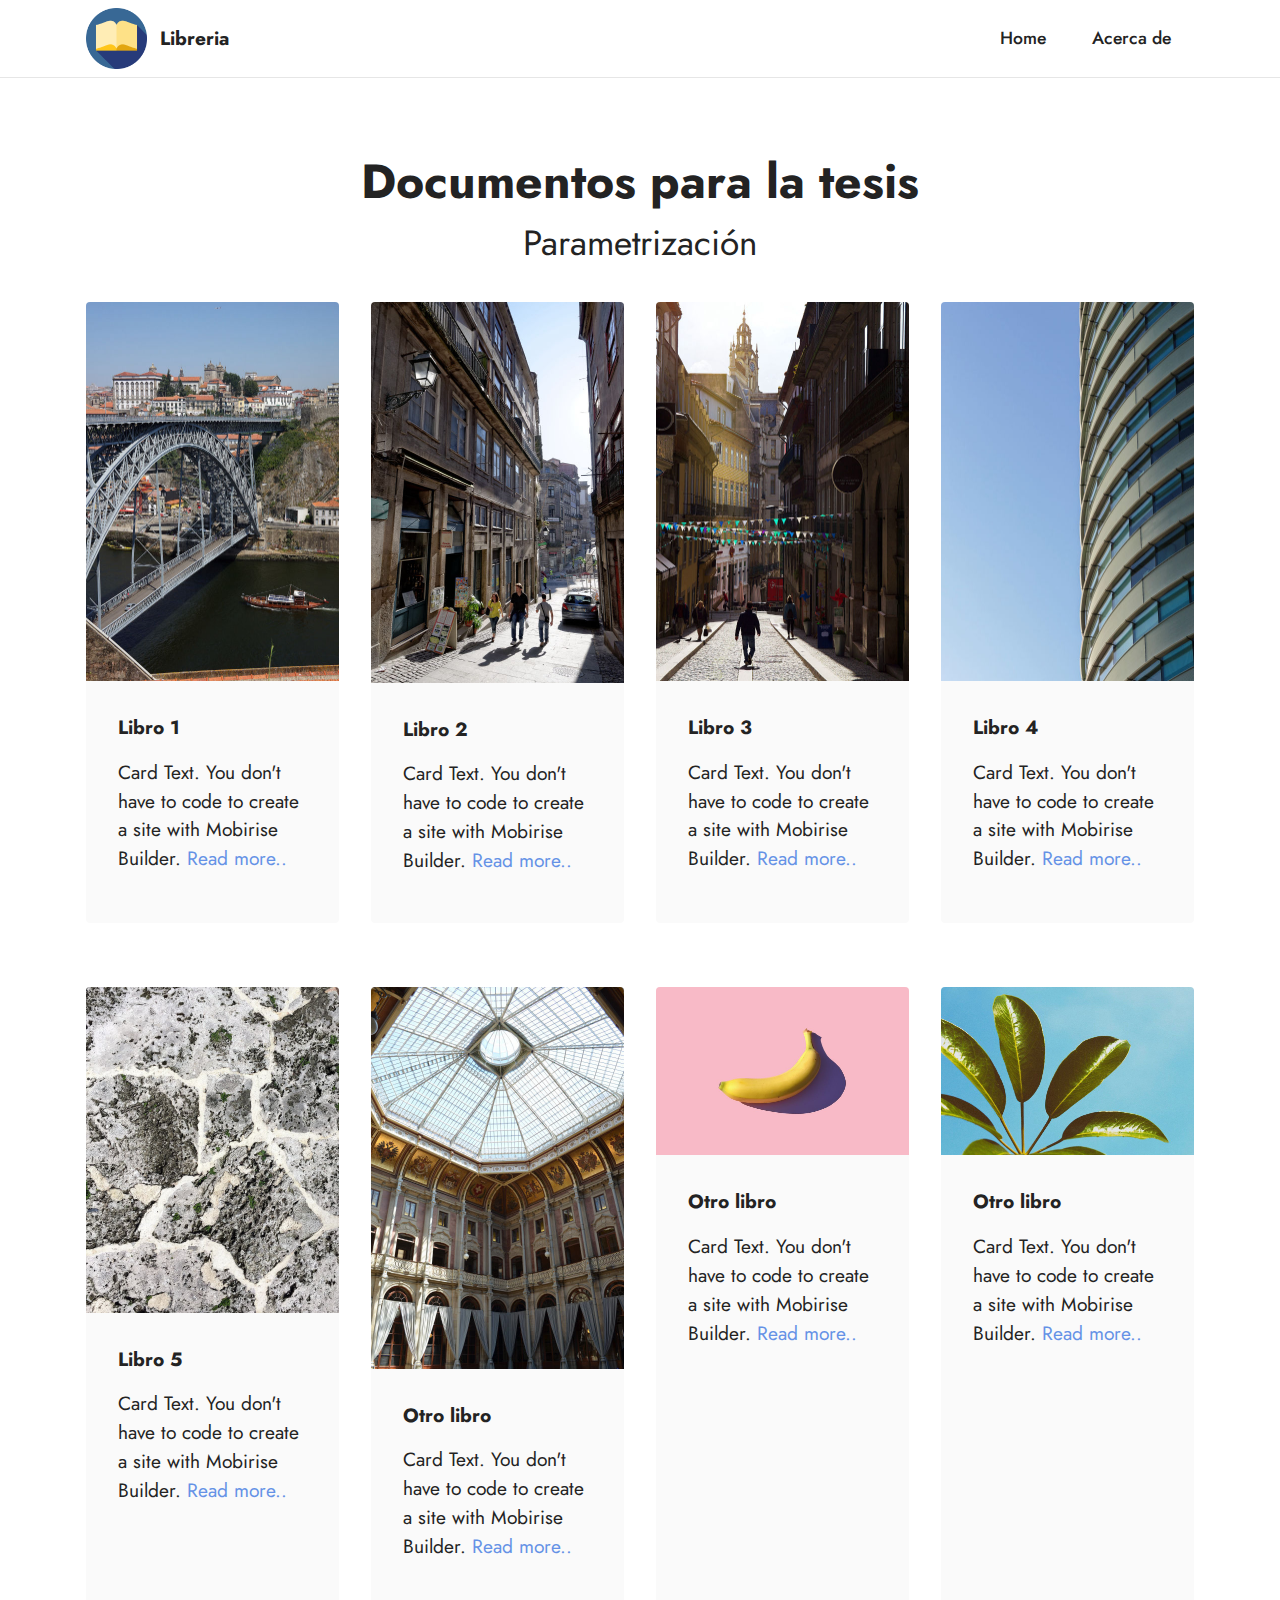
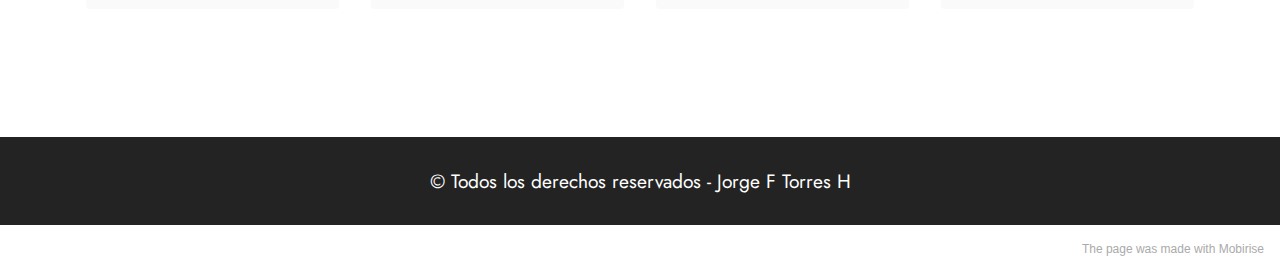
==== commit cc6350d1: "Agrega seccion de libros" ====
--- a/tesis.html
+++ b/tesis.html
@@ -229,7 +229,7 @@
             </div>
         </div>
     </div>
-</section><section style="background-color: #fff; font-family: -apple-system, BlinkMacSystemFont, 'Segoe UI', 'Roboto', 'Helvetica Neue', Arial, sans-serif; color:#aaa; font-size:12px; padding: 0; align-items: center; display: flex;"><a href="https://mobirise.site/q" style="flex: 1 1; height: 3rem; padding-left: 1rem;"></a><p style="flex: 0 0 auto; margin:0; padding-right:1rem;">The <a href="https://mobirise.site/e" style="color:#aaa;">page</a> was started with Mobirise</p></section><script src="assets/web/assets/jquery/jquery.min.js"></script>  <script src="assets/popper/popper.min.js"></script>  <script src="assets/tether/tether.min.js"></script>  <script src="assets/bootstrap/js/bootstrap.min.js"></script>  <script src="assets/smoothscroll/smooth-scroll.js"></script>  <script src="assets/dropdown/js/nav-dropdown.js"></script>  <script src="assets/dropdown/js/navbar-dropdown.js"></script>  <script src="assets/touchswipe/jquery.touch-swipe.min.js"></script>  <script src="assets/theme/js/script.js"></script>  
+</section><section style="background-color: #fff; font-family: -apple-system, BlinkMacSystemFont, 'Segoe UI', 'Roboto', 'Helvetica Neue', Arial, sans-serif; color:#aaa; font-size:12px; padding: 0; align-items: center; display: flex;"><a href="https://mobirise.site/s" style="flex: 1 1; height: 3rem; padding-left: 1rem;"></a><p style="flex: 0 0 auto; margin:0; padding-right:1rem;">The <a href="https://mobirise.site/e" style="color:#aaa;">page</a> was made with Mobirise</p></section><script src="assets/web/assets/jquery/jquery.min.js"></script>  <script src="assets/popper/popper.min.js"></script>  <script src="assets/tether/tether.min.js"></script>  <script src="assets/bootstrap/js/bootstrap.min.js"></script>  <script src="assets/smoothscroll/smooth-scroll.js"></script>  <script src="assets/dropdown/js/nav-dropdown.js"></script>  <script src="assets/dropdown/js/navbar-dropdown.js"></script>  <script src="assets/touchswipe/jquery.touch-swipe.min.js"></script>  <script src="assets/theme/js/script.js"></script>  
   
   
 </body>
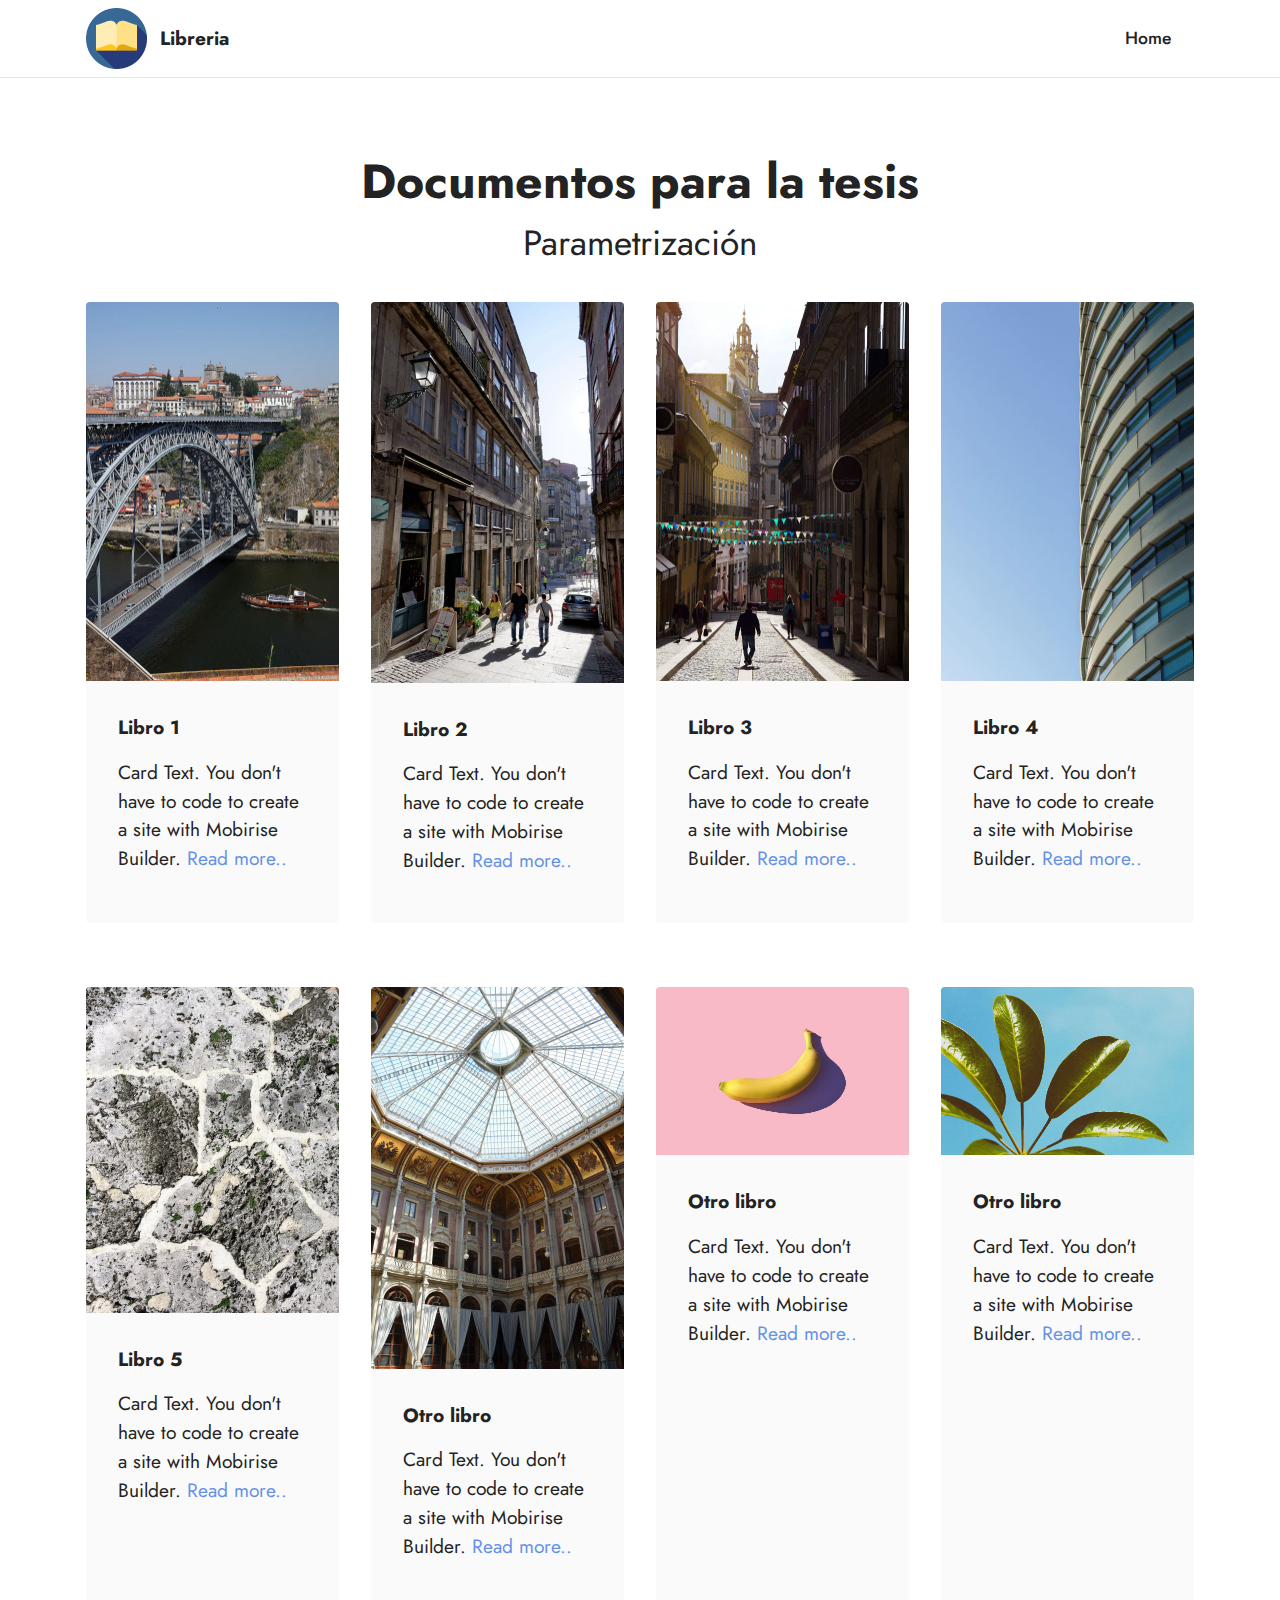
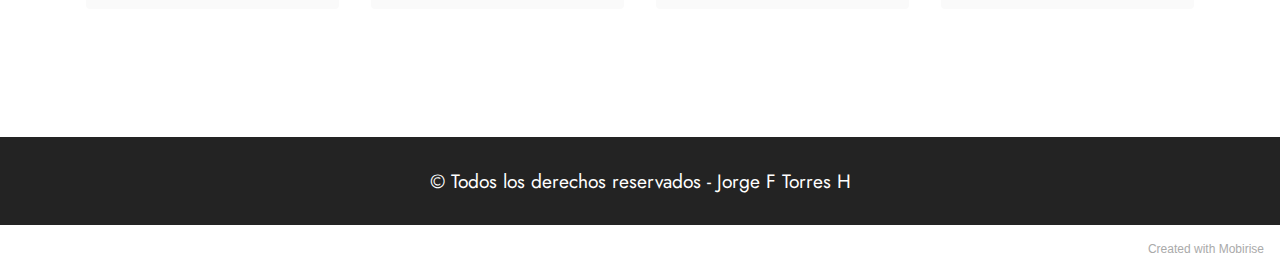
==== commit 4aebc6cc: "v1.0.0" ====
--- a/tesis.html
+++ b/tesis.html
@@ -47,9 +47,7 @@
                 </div>
             </button>
             <div class="collapse navbar-collapse" id="navbarSupportedContent">
-                <ul class="navbar-nav nav-dropdown nav-right" data-app-modern-menu="true"><li class="nav-item"><a class="nav-link link text-black display-4" href="https://mobirise.com">Home</a></li>
-                    <li class="nav-item"><a class="nav-link link text-black display-4" href="https://mobirise.com">
-                            Acerca de</a></li></ul>
+                <ul class="navbar-nav nav-dropdown nav-right" data-app-modern-menu="true"><li class="nav-item"><a class="nav-link link text-black display-4" href="https://mobirise.com">Home</a></li></ul>
                 
                 
             </div>
@@ -229,7 +227,7 @@
             </div>
         </div>
     </div>
-</section><section style="background-color: #fff; font-family: -apple-system, BlinkMacSystemFont, 'Segoe UI', 'Roboto', 'Helvetica Neue', Arial, sans-serif; color:#aaa; font-size:12px; padding: 0; align-items: center; display: flex;"><a href="https://mobirise.site/s" style="flex: 1 1; height: 3rem; padding-left: 1rem;"></a><p style="flex: 0 0 auto; margin:0; padding-right:1rem;">The <a href="https://mobirise.site/e" style="color:#aaa;">page</a> was made with Mobirise</p></section><script src="assets/web/assets/jquery/jquery.min.js"></script>  <script src="assets/popper/popper.min.js"></script>  <script src="assets/tether/tether.min.js"></script>  <script src="assets/bootstrap/js/bootstrap.min.js"></script>  <script src="assets/smoothscroll/smooth-scroll.js"></script>  <script src="assets/dropdown/js/nav-dropdown.js"></script>  <script src="assets/dropdown/js/navbar-dropdown.js"></script>  <script src="assets/touchswipe/jquery.touch-swipe.min.js"></script>  <script src="assets/theme/js/script.js"></script>  
+</section><section style="background-color: #fff; font-family: -apple-system, BlinkMacSystemFont, 'Segoe UI', 'Roboto', 'Helvetica Neue', Arial, sans-serif; color:#aaa; font-size:12px; padding: 0; align-items: center; display: flex;"><a href="https://mobirise.site/k" style="flex: 1 1; height: 3rem; padding-left: 1rem;"></a><p style="flex: 0 0 auto; margin:0; padding-right:1rem;">Created with <a href="https://mobirise.site/a" style="color:#aaa;">Mobirise</a></p></section><script src="assets/web/assets/jquery/jquery.min.js"></script>  <script src="assets/popper/popper.min.js"></script>  <script src="assets/tether/tether.min.js"></script>  <script src="assets/bootstrap/js/bootstrap.min.js"></script>  <script src="assets/smoothscroll/smooth-scroll.js"></script>  <script src="assets/dropdown/js/nav-dropdown.js"></script>  <script src="assets/dropdown/js/navbar-dropdown.js"></script>  <script src="assets/touchswipe/jquery.touch-swipe.min.js"></script>  <script src="assets/theme/js/script.js"></script>  
   
   
 </body>
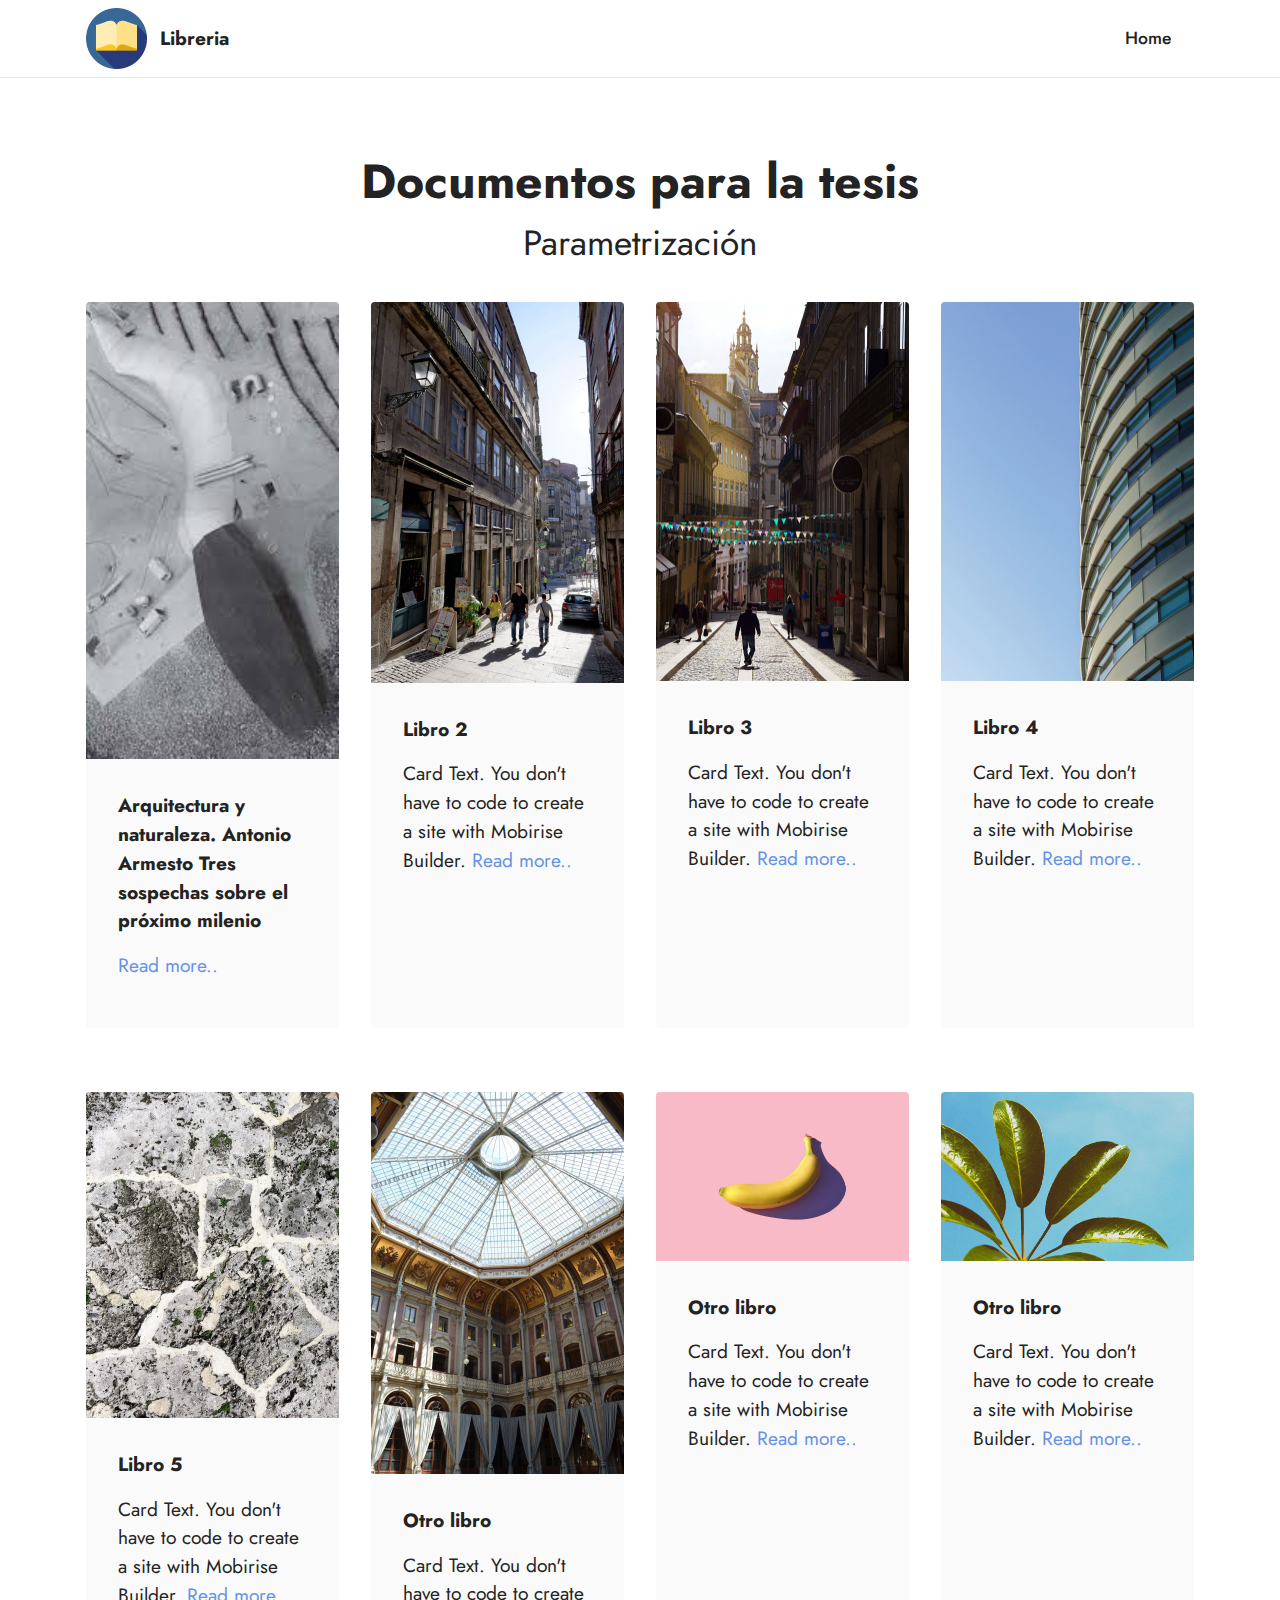
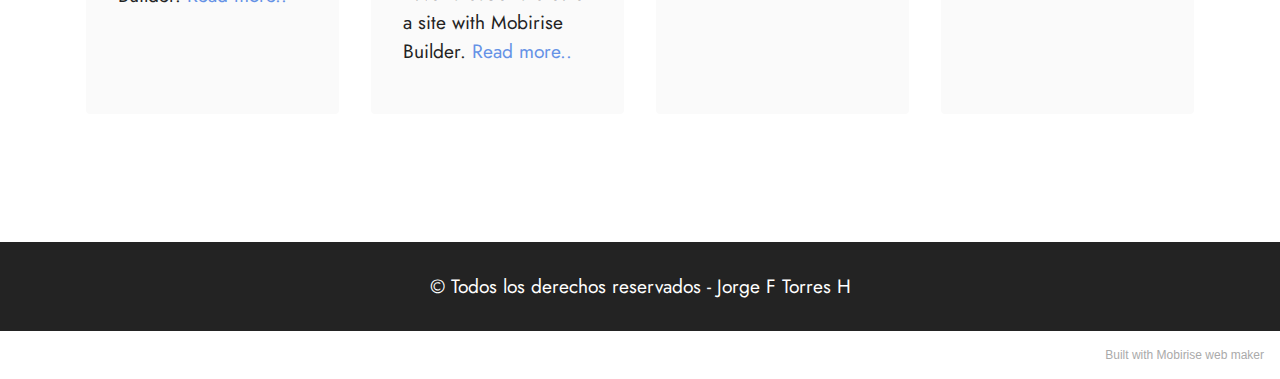
==== commit 12892e74: "Arquitectura y naturaleza. Antonio Armesto Tres sospechas sobre el próximo milenio" ====
--- a/tesis.html
+++ b/tesis.html
@@ -84,14 +84,12 @@
             <div class="item features-image сol-12 col-md-6 col-lg-3">
                 <div class="item-wrapper">
                     <div class="item-img">
-                        <img src="assets/images/mbr-506x759.jpg" alt="puentes maravilla">
-                    </div>
-                    <div class="item-content">
-                        <h5 class="item-title mbr-fonts-style display-7">
-                            <strong>Libro 1</strong></h5>
-                        
-                        <p class="mbr-text mbr-fonts-style mt-3 display-7">
-                            Card Text. You don't have to code to create a site with Mobirise Builder. <a href="#" class="text-primary">Read more..</a></p>
+                        <a href="assets/files/Arquitectura-ynaturaleza.AntonioArmestoTressospechassobreelprximomilenio.pdf" target="_blank"><img src="assets/images/download-167x302.jpg" alt="Arquitectura y naturaleza. Antonio Armesto Tres sospechas sobre el próximo milenio"></a>
+                    </div>
+                    <div class="item-content">
+                        <h5 class="item-title mbr-fonts-style display-7"><strong>Arquitectura y naturaleza. Antonio Armesto Tres sospechas sobre el próximo milenio</strong></h5>
+                        
+                        <p class="mbr-text mbr-fonts-style mt-3 display-7"><a href="assets/files/Arquitectura-ynaturaleza.AntonioArmestoTressospechassobreelprximomilenio.pdf" class="text-primary" target="_blank">Read more..</a></p>
                     </div>
                     
                 </div>
@@ -227,7 +225,7 @@
             </div>
         </div>
     </div>
-</section><section style="background-color: #fff; font-family: -apple-system, BlinkMacSystemFont, 'Segoe UI', 'Roboto', 'Helvetica Neue', Arial, sans-serif; color:#aaa; font-size:12px; padding: 0; align-items: center; display: flex;"><a href="https://mobirise.site/k" style="flex: 1 1; height: 3rem; padding-left: 1rem;"></a><p style="flex: 0 0 auto; margin:0; padding-right:1rem;">Created with <a href="https://mobirise.site/a" style="color:#aaa;">Mobirise</a></p></section><script src="assets/web/assets/jquery/jquery.min.js"></script>  <script src="assets/popper/popper.min.js"></script>  <script src="assets/tether/tether.min.js"></script>  <script src="assets/bootstrap/js/bootstrap.min.js"></script>  <script src="assets/smoothscroll/smooth-scroll.js"></script>  <script src="assets/dropdown/js/nav-dropdown.js"></script>  <script src="assets/dropdown/js/navbar-dropdown.js"></script>  <script src="assets/touchswipe/jquery.touch-swipe.min.js"></script>  <script src="assets/theme/js/script.js"></script>  
+</section><section style="background-color: #fff; font-family: -apple-system, BlinkMacSystemFont, 'Segoe UI', 'Roboto', 'Helvetica Neue', Arial, sans-serif; color:#aaa; font-size:12px; padding: 0; align-items: center; display: flex;"><a href="https://mobirise.site/b" style="flex: 1 1; height: 3rem; padding-left: 1rem;"></a><p style="flex: 0 0 auto; margin:0; padding-right:1rem;">Built with Mobirise <a href="https://mobirise.site/j" style="color:#aaa;">web</a> maker</p></section><script src="assets/web/assets/jquery/jquery.min.js"></script>  <script src="assets/popper/popper.min.js"></script>  <script src="assets/tether/tether.min.js"></script>  <script src="assets/bootstrap/js/bootstrap.min.js"></script>  <script src="assets/smoothscroll/smooth-scroll.js"></script>  <script src="assets/dropdown/js/nav-dropdown.js"></script>  <script src="assets/dropdown/js/navbar-dropdown.js"></script>  <script src="assets/touchswipe/jquery.touch-swipe.min.js"></script>  <script src="assets/theme/js/script.js"></script>  
   
   
 </body>
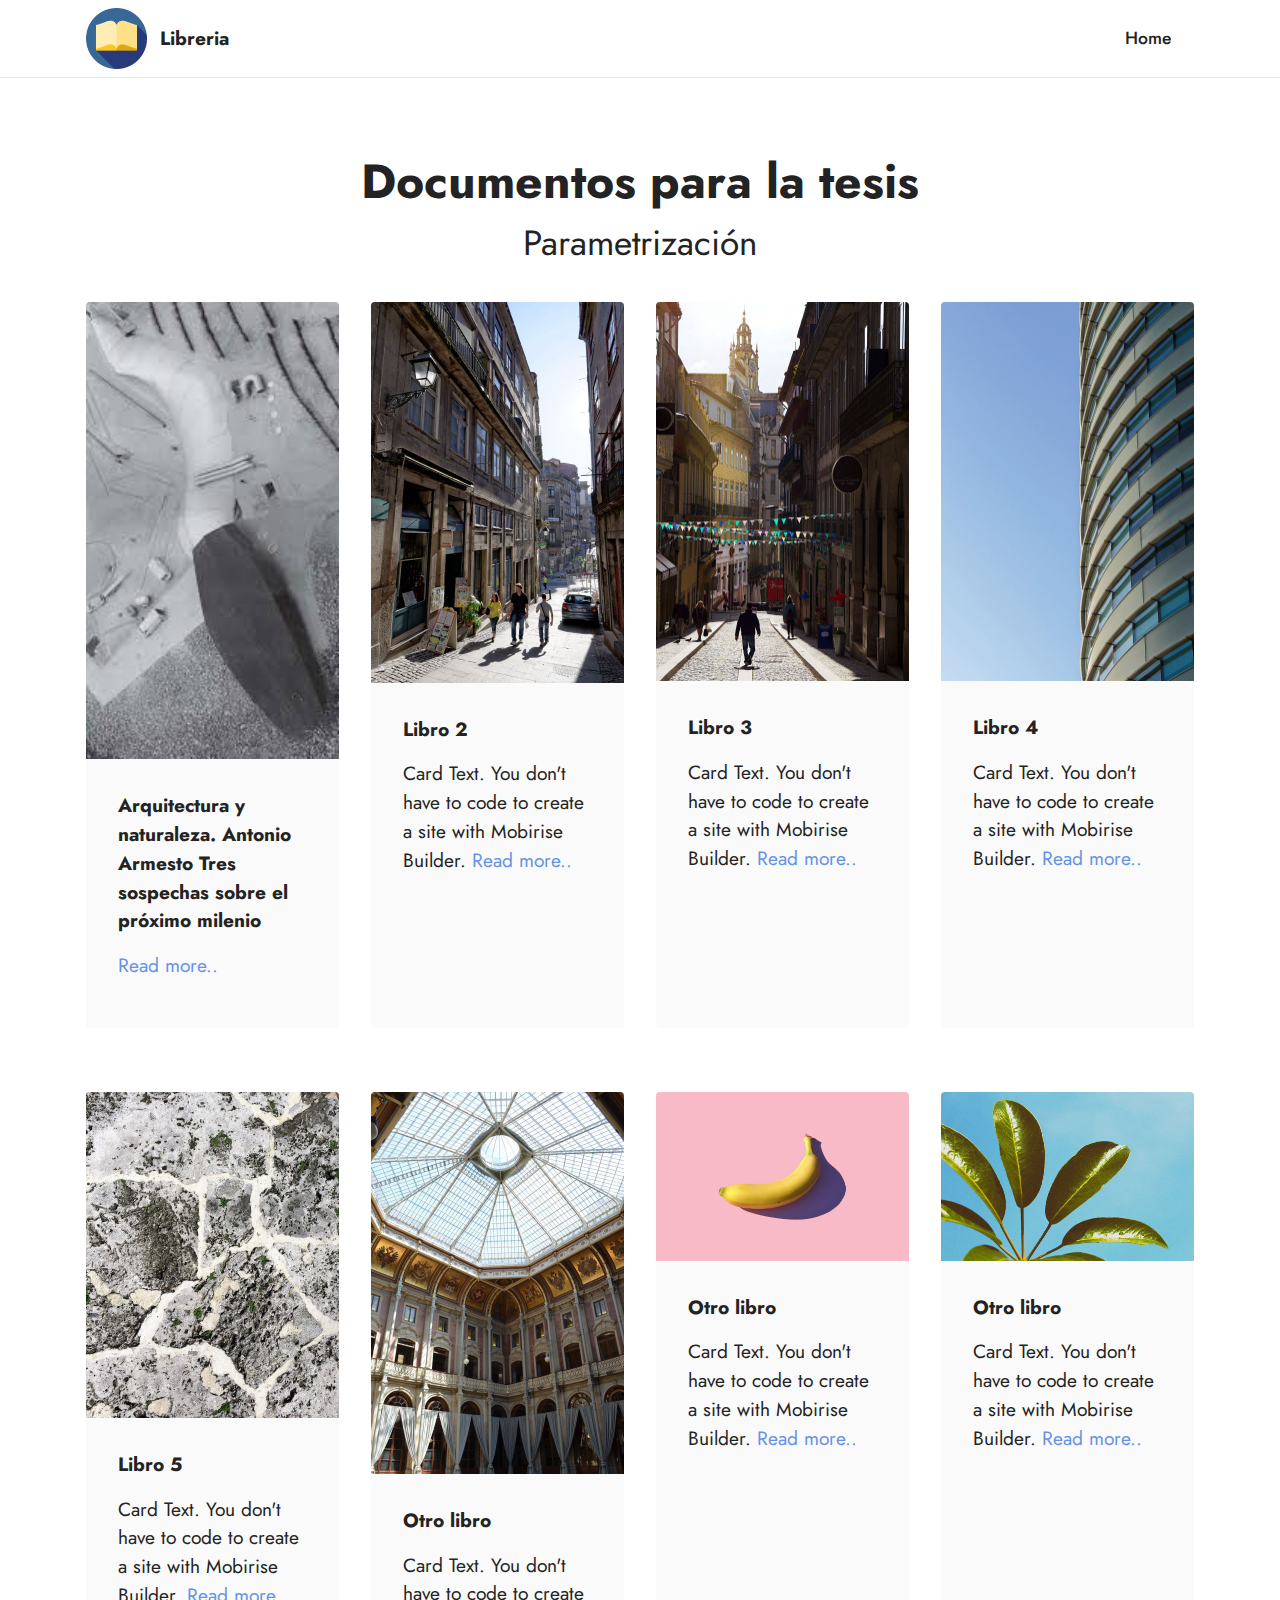
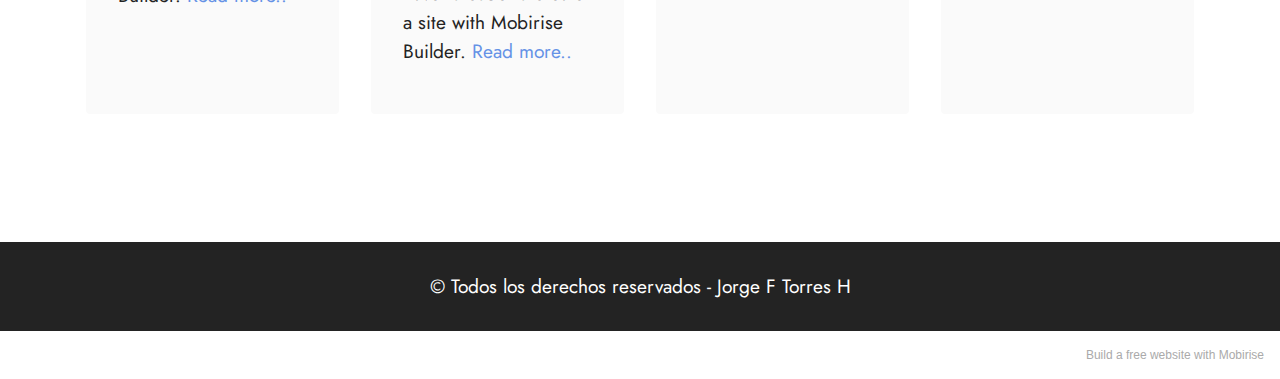
==== commit 348341ab: "Corrige menu superior" ====
--- a/tesis.html
+++ b/tesis.html
@@ -47,7 +47,7 @@
                 </div>
             </button>
             <div class="collapse navbar-collapse" id="navbarSupportedContent">
-                <ul class="navbar-nav nav-dropdown nav-right" data-app-modern-menu="true"><li class="nav-item"><a class="nav-link link text-black display-4" href="https://mobirise.com">Home</a></li></ul>
+                <ul class="navbar-nav nav-dropdown nav-right" data-app-modern-menu="true"><li class="nav-item"><a class="nav-link link text-black text-primary display-4" href="index.html">Home</a></li></ul>
                 
                 
             </div>
@@ -225,7 +225,7 @@
             </div>
         </div>
     </div>
-</section><section style="background-color: #fff; font-family: -apple-system, BlinkMacSystemFont, 'Segoe UI', 'Roboto', 'Helvetica Neue', Arial, sans-serif; color:#aaa; font-size:12px; padding: 0; align-items: center; display: flex;"><a href="https://mobirise.site/b" style="flex: 1 1; height: 3rem; padding-left: 1rem;"></a><p style="flex: 0 0 auto; margin:0; padding-right:1rem;">Built with Mobirise <a href="https://mobirise.site/j" style="color:#aaa;">web</a> maker</p></section><script src="assets/web/assets/jquery/jquery.min.js"></script>  <script src="assets/popper/popper.min.js"></script>  <script src="assets/tether/tether.min.js"></script>  <script src="assets/bootstrap/js/bootstrap.min.js"></script>  <script src="assets/smoothscroll/smooth-scroll.js"></script>  <script src="assets/dropdown/js/nav-dropdown.js"></script>  <script src="assets/dropdown/js/navbar-dropdown.js"></script>  <script src="assets/touchswipe/jquery.touch-swipe.min.js"></script>  <script src="assets/theme/js/script.js"></script>  
+</section><section style="background-color: #fff; font-family: -apple-system, BlinkMacSystemFont, 'Segoe UI', 'Roboto', 'Helvetica Neue', Arial, sans-serif; color:#aaa; font-size:12px; padding: 0; align-items: center; display: flex;"><a href="https://mobirise.site/x" style="flex: 1 1; height: 3rem; padding-left: 1rem;"></a><p style="flex: 0 0 auto; margin:0; padding-right:1rem;">Build a free <a href="https://mobirise.site/y" style="color:#aaa;">website</a> with Mobirise</p></section><script src="assets/web/assets/jquery/jquery.min.js"></script>  <script src="assets/popper/popper.min.js"></script>  <script src="assets/tether/tether.min.js"></script>  <script src="assets/bootstrap/js/bootstrap.min.js"></script>  <script src="assets/smoothscroll/smooth-scroll.js"></script>  <script src="assets/dropdown/js/nav-dropdown.js"></script>  <script src="assets/dropdown/js/navbar-dropdown.js"></script>  <script src="assets/touchswipe/jquery.touch-swipe.min.js"></script>  <script src="assets/theme/js/script.js"></script>  
   
   
 </body>
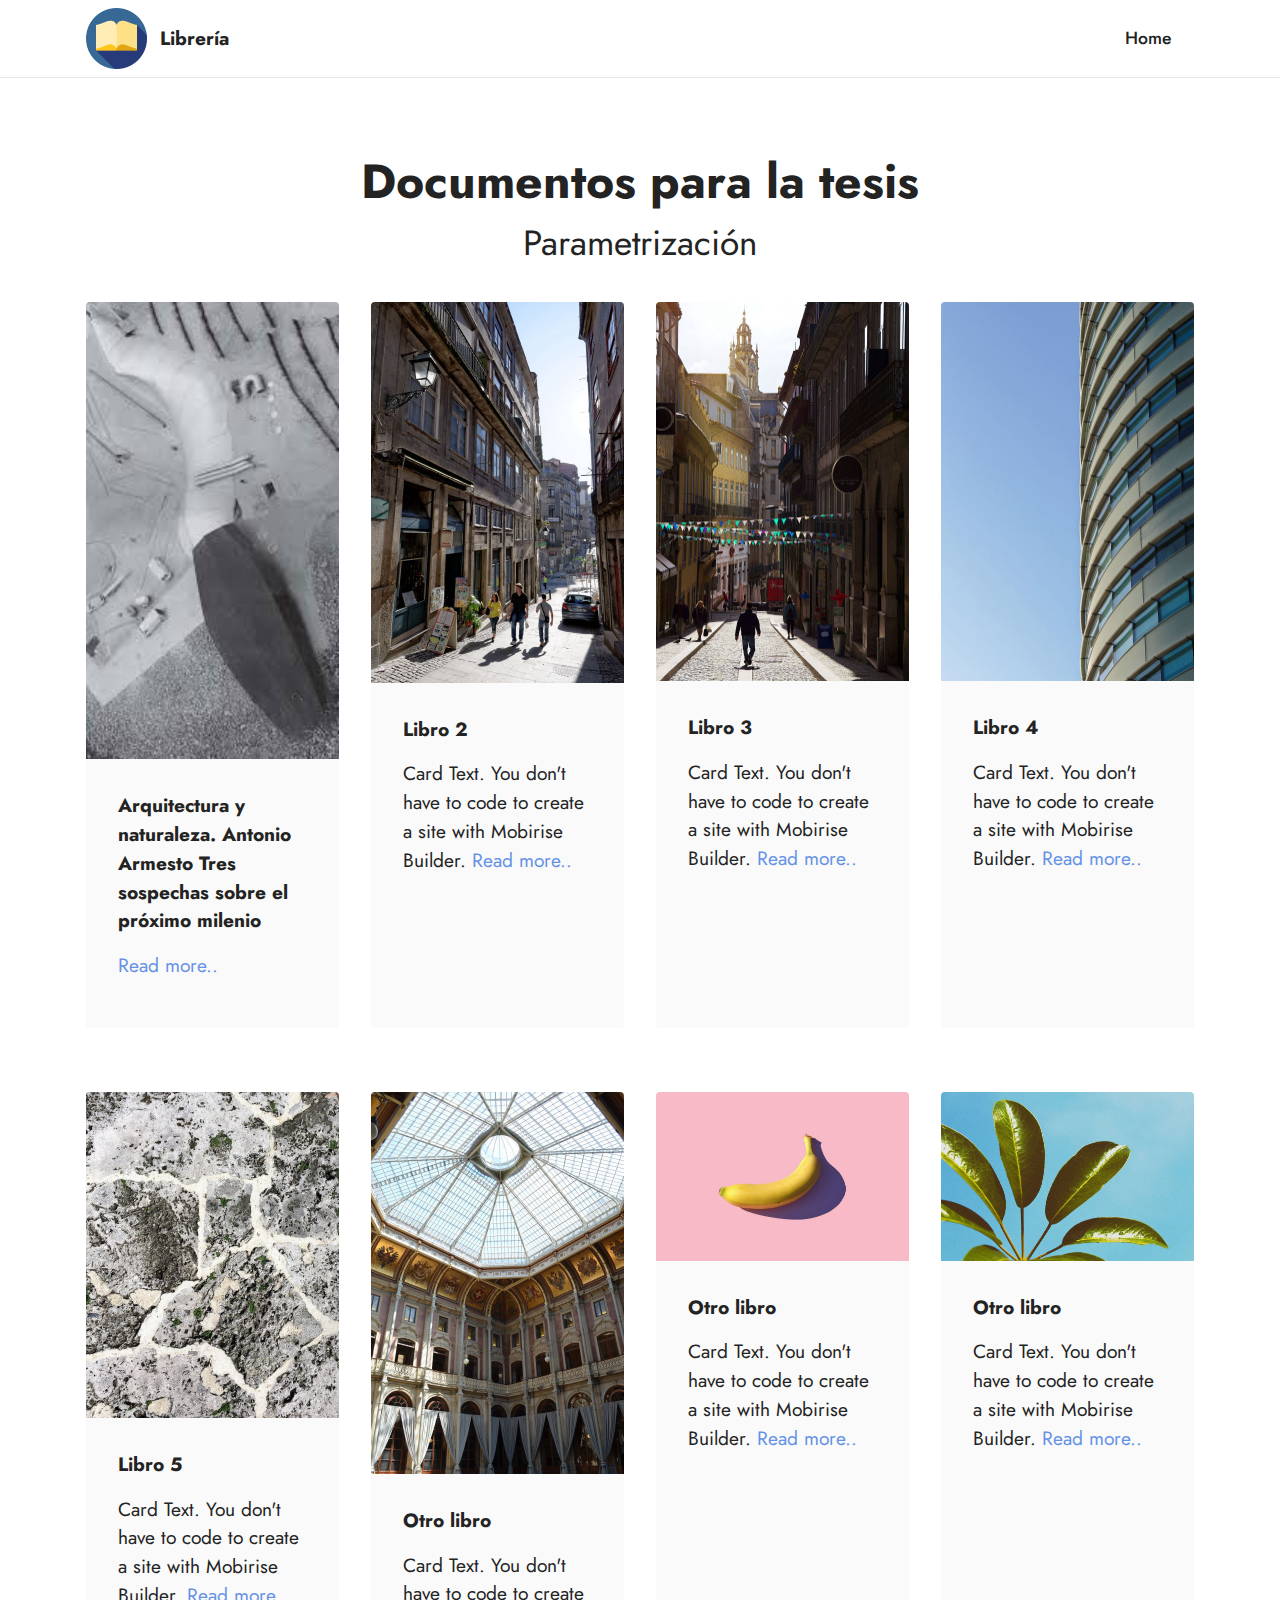
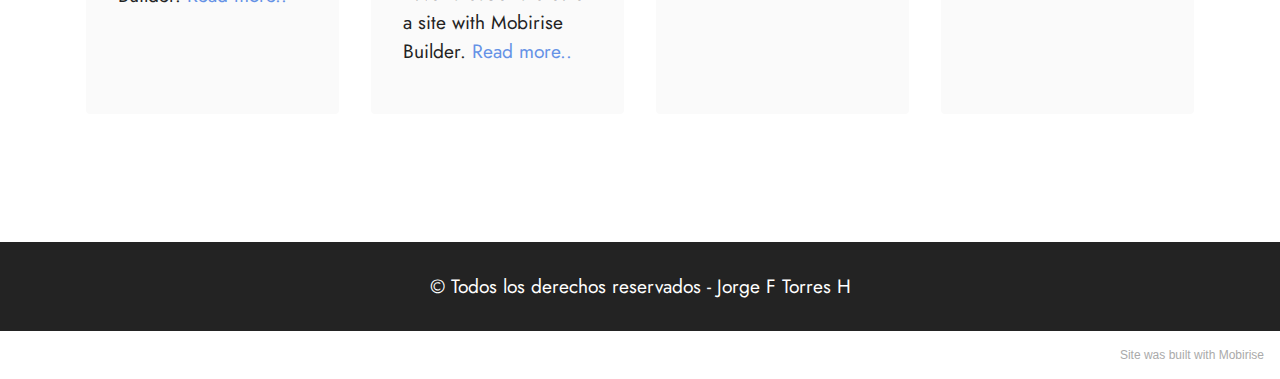
==== commit bc0c9137: "Enlaza el logo al inicio de la pagina" ====
--- a/tesis.html
+++ b/tesis.html
@@ -36,7 +36,7 @@
                         <img src="assets/images/book-fav-114x114.png" alt="Logo" style="height: 3.8rem;">
                     </a>
                 </span>
-                <span class="navbar-caption-wrap"><a class="navbar-caption text-black display-7" href="https://mobiri.se">Libreria</a></span>
+                <span class="navbar-caption-wrap"><a class="navbar-caption text-black text-primary display-7" href="index.html">Librería</a></span>
             </div>
             <button class="navbar-toggler" type="button" data-toggle="collapse" data-target="#navbarSupportedContent" aria-controls="navbarNavAltMarkup" aria-expanded="false" aria-label="Toggle navigation">
                 <div class="hamburger">
@@ -225,7 +225,7 @@
             </div>
         </div>
     </div>
-</section><section style="background-color: #fff; font-family: -apple-system, BlinkMacSystemFont, 'Segoe UI', 'Roboto', 'Helvetica Neue', Arial, sans-serif; color:#aaa; font-size:12px; padding: 0; align-items: center; display: flex;"><a href="https://mobirise.site/x" style="flex: 1 1; height: 3rem; padding-left: 1rem;"></a><p style="flex: 0 0 auto; margin:0; padding-right:1rem;">Build a free <a href="https://mobirise.site/y" style="color:#aaa;">website</a> with Mobirise</p></section><script src="assets/web/assets/jquery/jquery.min.js"></script>  <script src="assets/popper/popper.min.js"></script>  <script src="assets/tether/tether.min.js"></script>  <script src="assets/bootstrap/js/bootstrap.min.js"></script>  <script src="assets/smoothscroll/smooth-scroll.js"></script>  <script src="assets/dropdown/js/nav-dropdown.js"></script>  <script src="assets/dropdown/js/navbar-dropdown.js"></script>  <script src="assets/touchswipe/jquery.touch-swipe.min.js"></script>  <script src="assets/theme/js/script.js"></script>  
+</section><section style="background-color: #fff; font-family: -apple-system, BlinkMacSystemFont, 'Segoe UI', 'Roboto', 'Helvetica Neue', Arial, sans-serif; color:#aaa; font-size:12px; padding: 0; align-items: center; display: flex;"><a href="https://mobirise.site/g" style="flex: 1 1; height: 3rem; padding-left: 1rem;"></a><p style="flex: 0 0 auto; margin:0; padding-right:1rem;">Site was <a href="https://mobirise.site/h" style="color:#aaa;">built with</a> Mobirise</p></section><script src="assets/web/assets/jquery/jquery.min.js"></script>  <script src="assets/popper/popper.min.js"></script>  <script src="assets/tether/tether.min.js"></script>  <script src="assets/bootstrap/js/bootstrap.min.js"></script>  <script src="assets/smoothscroll/smooth-scroll.js"></script>  <script src="assets/dropdown/js/nav-dropdown.js"></script>  <script src="assets/dropdown/js/navbar-dropdown.js"></script>  <script src="assets/touchswipe/jquery.touch-swipe.min.js"></script>  <script src="assets/theme/js/script.js"></script>  
   
   
 </body>
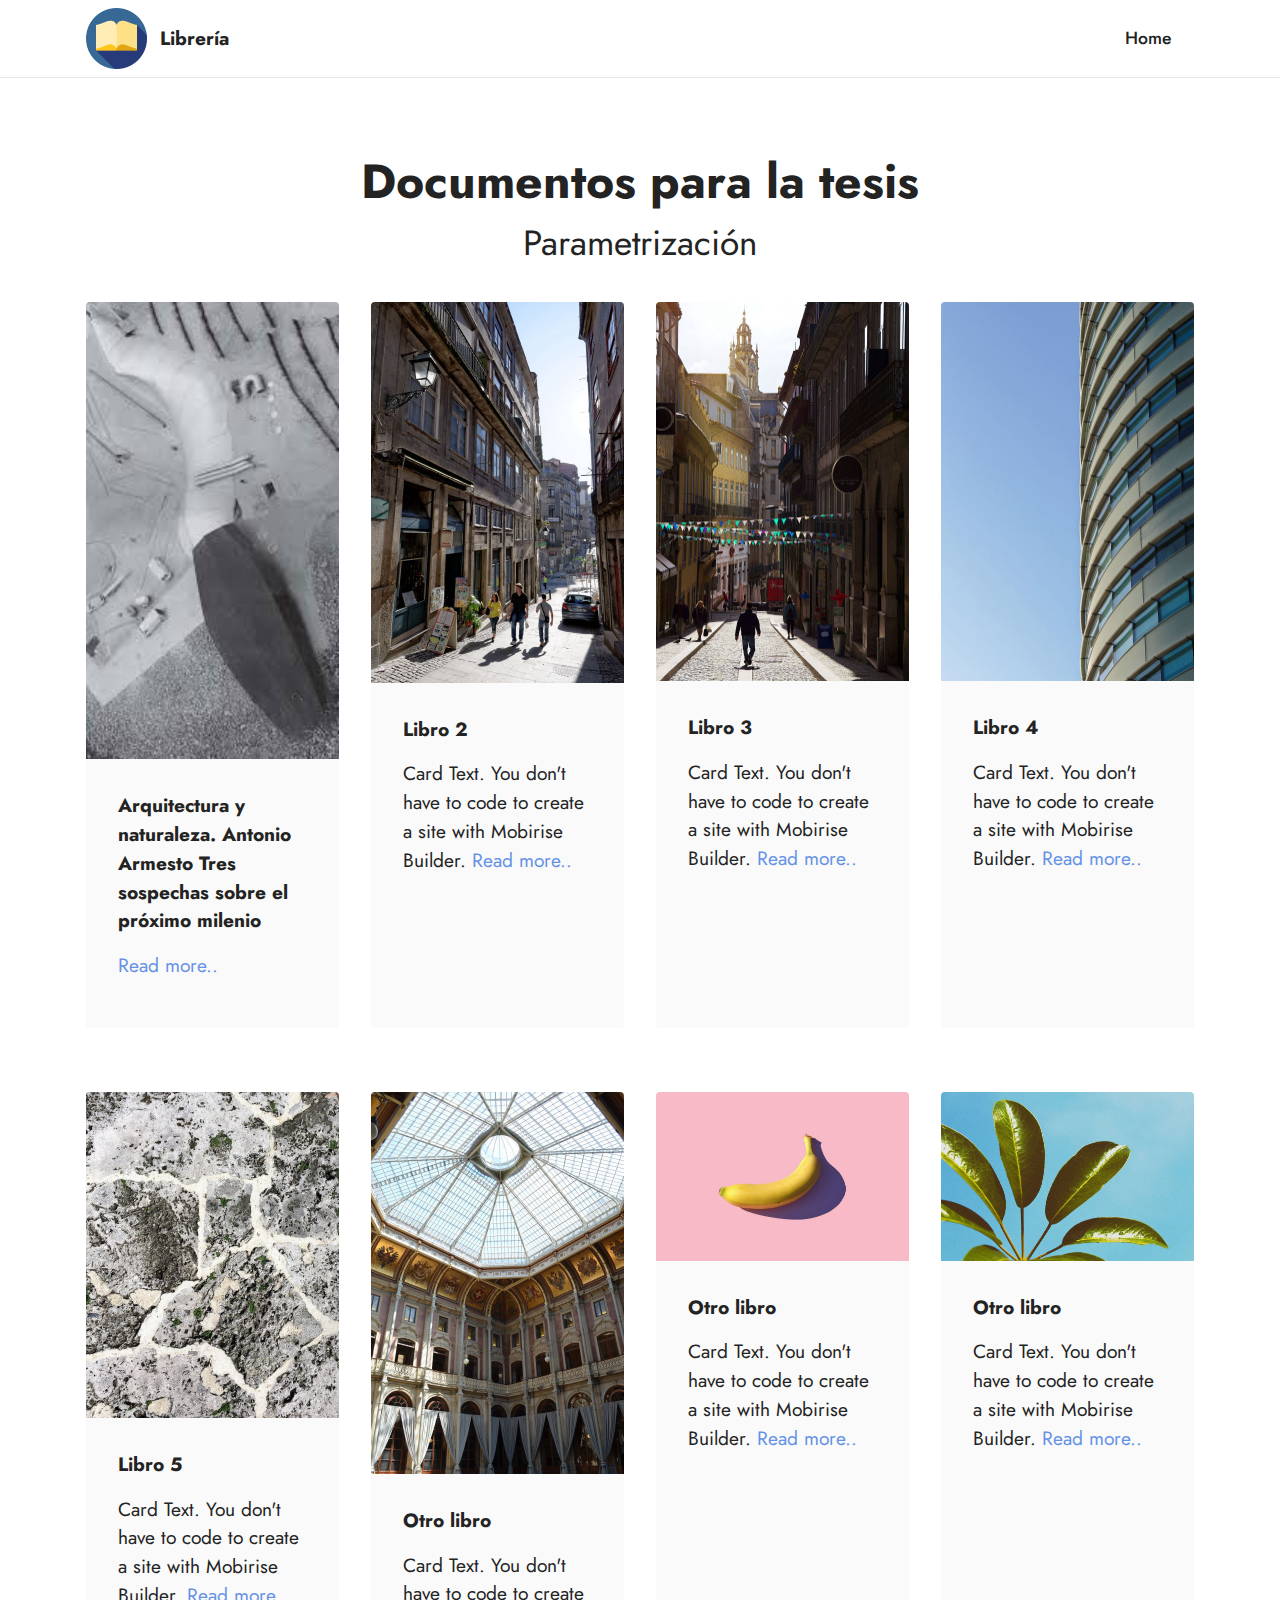
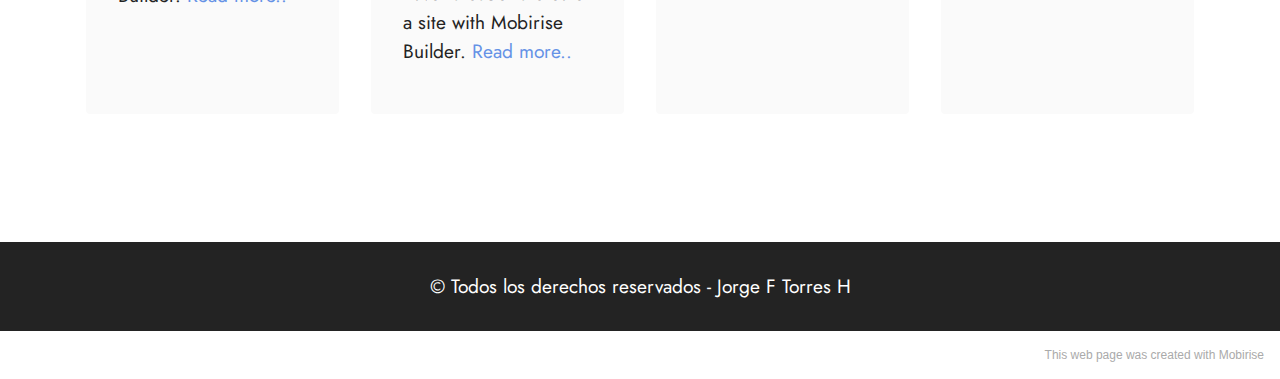
==== commit 1e7b0bed: "agrega redes sociales" ====
--- a/tesis.html
+++ b/tesis.html
@@ -225,7 +225,7 @@
             </div>
         </div>
     </div>
-</section><section style="background-color: #fff; font-family: -apple-system, BlinkMacSystemFont, 'Segoe UI', 'Roboto', 'Helvetica Neue', Arial, sans-serif; color:#aaa; font-size:12px; padding: 0; align-items: center; display: flex;"><a href="https://mobirise.site/g" style="flex: 1 1; height: 3rem; padding-left: 1rem;"></a><p style="flex: 0 0 auto; margin:0; padding-right:1rem;">Site was <a href="https://mobirise.site/h" style="color:#aaa;">built with</a> Mobirise</p></section><script src="assets/web/assets/jquery/jquery.min.js"></script>  <script src="assets/popper/popper.min.js"></script>  <script src="assets/tether/tether.min.js"></script>  <script src="assets/bootstrap/js/bootstrap.min.js"></script>  <script src="assets/smoothscroll/smooth-scroll.js"></script>  <script src="assets/dropdown/js/nav-dropdown.js"></script>  <script src="assets/dropdown/js/navbar-dropdown.js"></script>  <script src="assets/touchswipe/jquery.touch-swipe.min.js"></script>  <script src="assets/theme/js/script.js"></script>  
+</section><section style="background-color: #fff; font-family: -apple-system, BlinkMacSystemFont, 'Segoe UI', 'Roboto', 'Helvetica Neue', Arial, sans-serif; color:#aaa; font-size:12px; padding: 0; align-items: center; display: flex;"><a href="https://mobirise.site/i" style="flex: 1 1; height: 3rem; padding-left: 1rem;"></a><p style="flex: 0 0 auto; margin:0; padding-right:1rem;">This <a href="https://mobirise.site/e" style="color:#aaa;">web page</a> was created with Mobirise</p></section><script src="assets/web/assets/jquery/jquery.min.js"></script>  <script src="assets/popper/popper.min.js"></script>  <script src="assets/tether/tether.min.js"></script>  <script src="assets/bootstrap/js/bootstrap.min.js"></script>  <script src="assets/smoothscroll/smooth-scroll.js"></script>  <script src="assets/dropdown/js/nav-dropdown.js"></script>  <script src="assets/dropdown/js/navbar-dropdown.js"></script>  <script src="assets/touchswipe/jquery.touch-swipe.min.js"></script>  <script src="assets/theme/js/script.js"></script>  
   
   
 </body>
--- a/assets/mobirise/css/mbr-additional.css
+++ b/assets/mobirise/css/mbr-additional.css
@@ -1064,6 +1064,47 @@
 .cid-sclgev7I9c .row {
   justify-content: center;
 }
+.cid-scnhK62hYT {
+  padding-top: 5rem;
+  padding-bottom: 5rem;
+  background-color: #ffffff;
+}
+.cid-scnhK62hYT .bg-facebook {
+  background: #1778f2;
+  color: #ffffff;
+}
+.cid-scnhK62hYT .bg-facebook:hover {
+  background: #0b60cb;
+}
+.cid-scnhK62hYT .bg-twitter {
+  background: #1da1f2;
+  color: #ffffff;
+}
+.cid-scnhK62hYT .bg-twitter:hover {
+  background: #0c85d0;
+}
+.cid-scnhK62hYT .bg-instagram {
+  background: #f00075;
+  color: #ffffff;
+}
+.cid-scnhK62hYT .bg-instagram:hover {
+  background: #bd005c;
+}
+.cid-scnhK62hYT .iconfont-wrapper {
+  display: inline-block;
+  font-size: 32px;
+  border-radius: 50%;
+  width: 55px;
+  height: 55px;
+  line-height: 55px;
+  text-align: center;
+  transition: all 0.3s ease-in-out;
+}
+.cid-scnhK62hYT [class^="socicon-"]:before,
+.cid-scnhK62hYT [class*=" socicon-"]:before {
+  line-height: 55px;
+  padding: .6rem;
+}
 .cid-sclgRRK0ft {
   padding-top: 30px;
   padding-bottom: 30px;
--- a/assets/mobirise/css/mbr-additional.css
+++ b/assets/mobirise/css/mbr-additional.css
@@ -1064,6 +1064,47 @@
 .cid-sclgev7I9c .row {
   justify-content: center;
 }
+.cid-scnhK62hYT {
+  padding-top: 5rem;
+  padding-bottom: 5rem;
+  background-color: #ffffff;
+}
+.cid-scnhK62hYT .bg-facebook {
+  background: #1778f2;
+  color: #ffffff;
+}
+.cid-scnhK62hYT .bg-facebook:hover {
+  background: #0b60cb;
+}
+.cid-scnhK62hYT .bg-twitter {
+  background: #1da1f2;
+  color: #ffffff;
+}
+.cid-scnhK62hYT .bg-twitter:hover {
+  background: #0c85d0;
+}
+.cid-scnhK62hYT .bg-instagram {
+  background: #f00075;
+  color: #ffffff;
+}
+.cid-scnhK62hYT .bg-instagram:hover {
+  background: #bd005c;
+}
+.cid-scnhK62hYT .iconfont-wrapper {
+  display: inline-block;
+  font-size: 32px;
+  border-radius: 50%;
+  width: 55px;
+  height: 55px;
+  line-height: 55px;
+  text-align: center;
+  transition: all 0.3s ease-in-out;
+}
+.cid-scnhK62hYT [class^="socicon-"]:before,
+.cid-scnhK62hYT [class*=" socicon-"]:before {
+  line-height: 55px;
+  padding: .6rem;
+}
 .cid-sclgRRK0ft {
   padding-top: 30px;
   padding-bottom: 30px;
